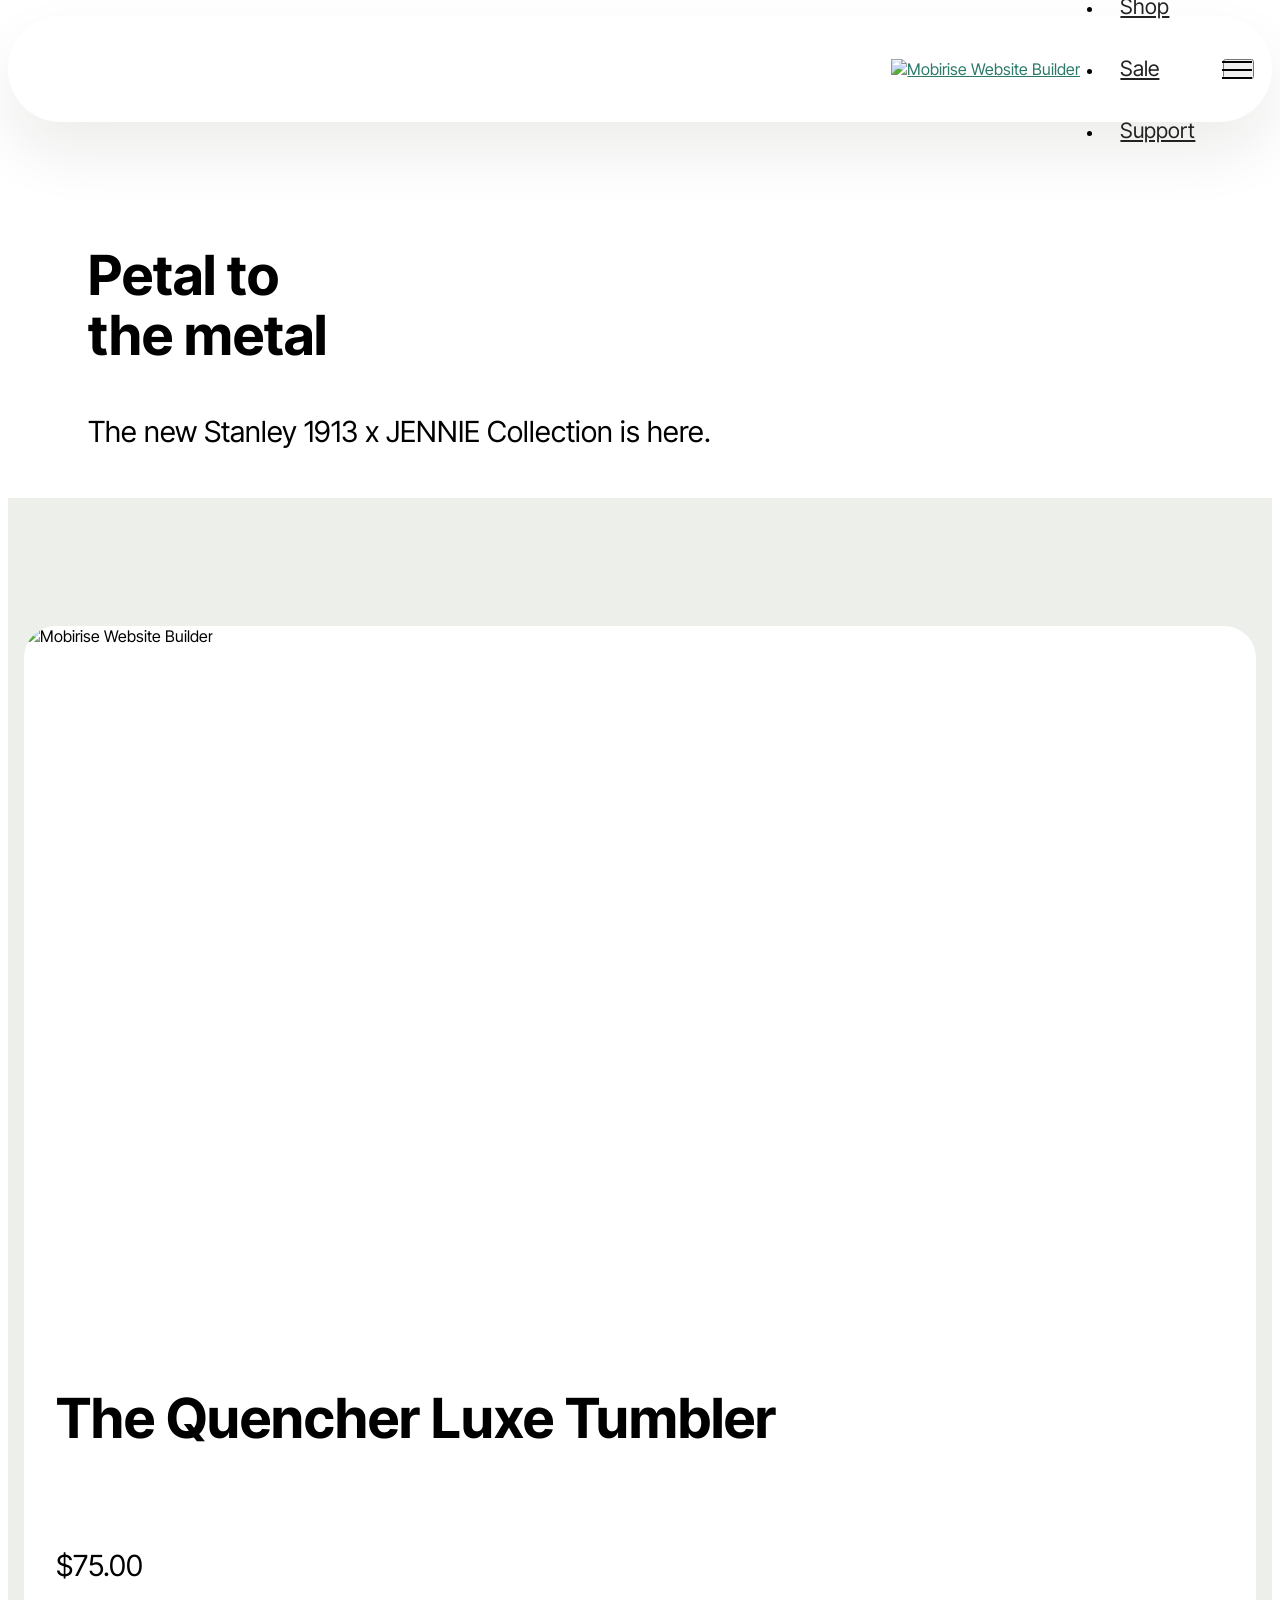
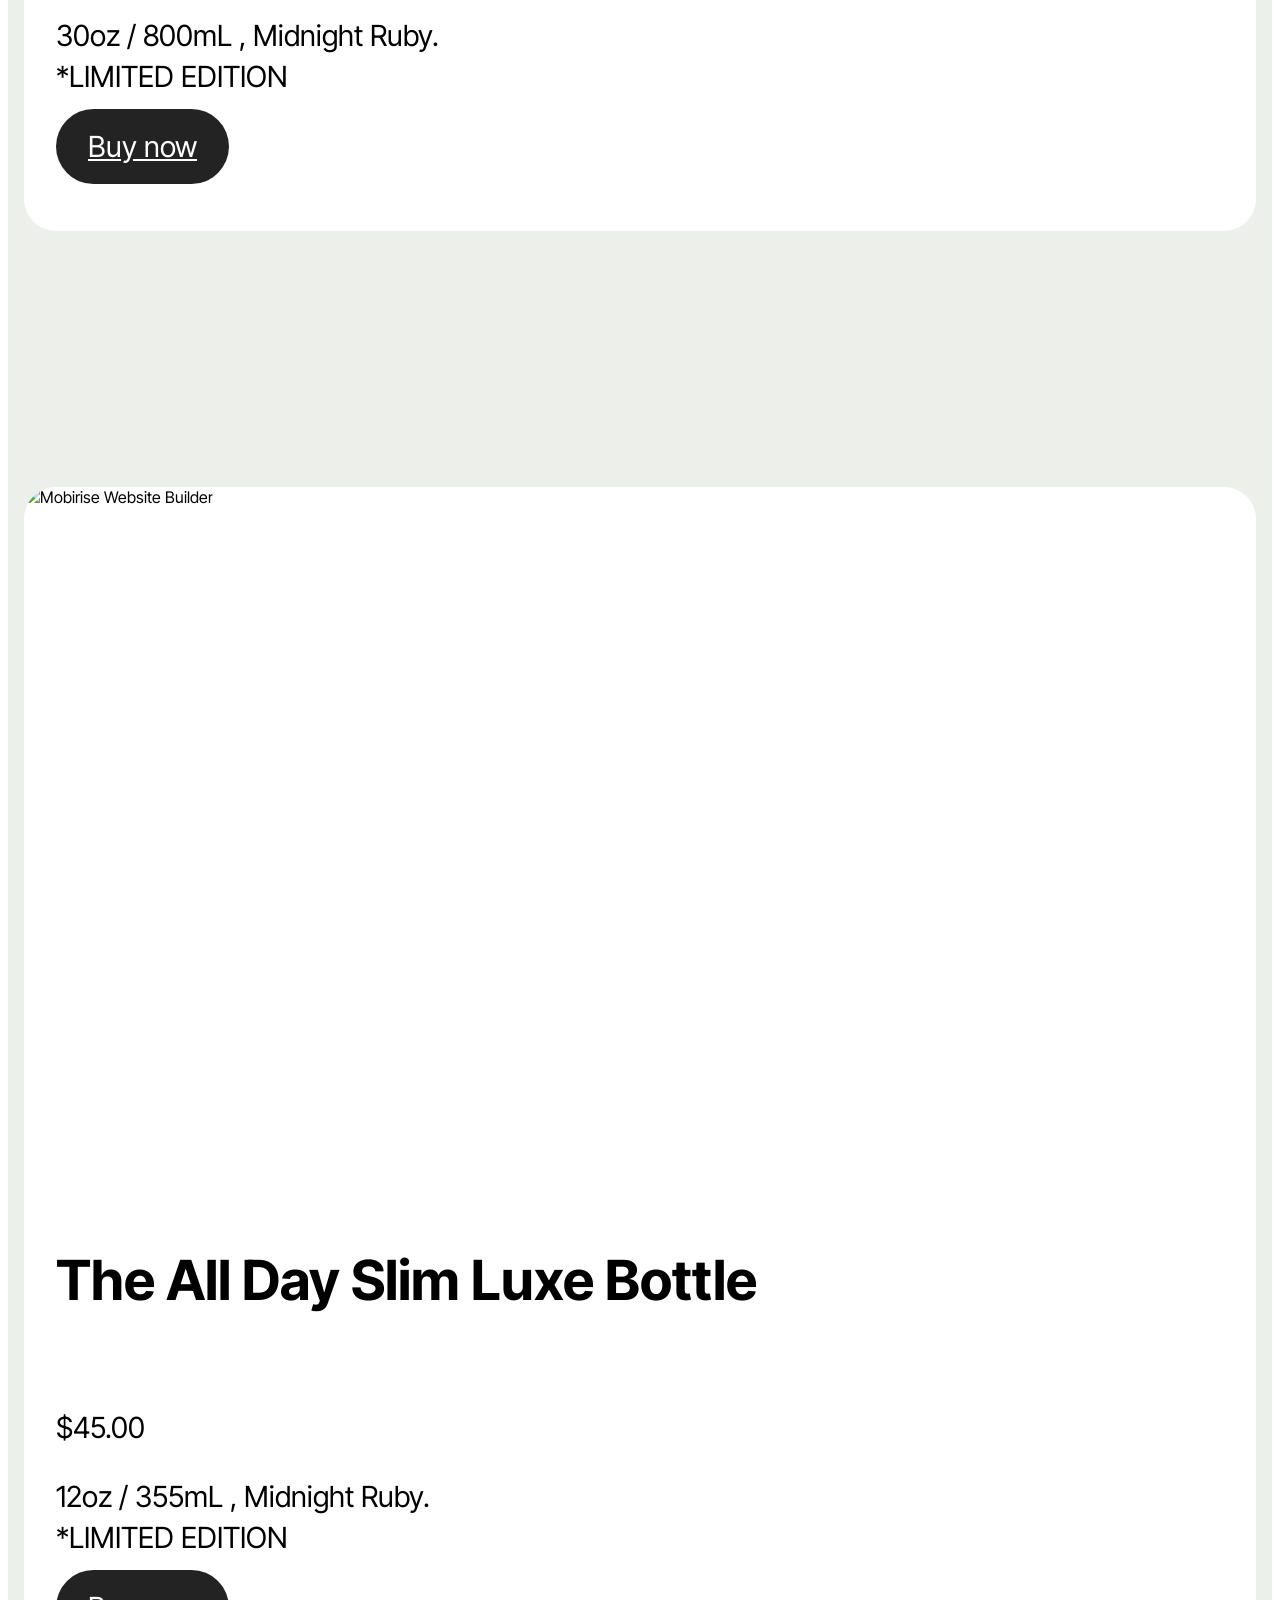
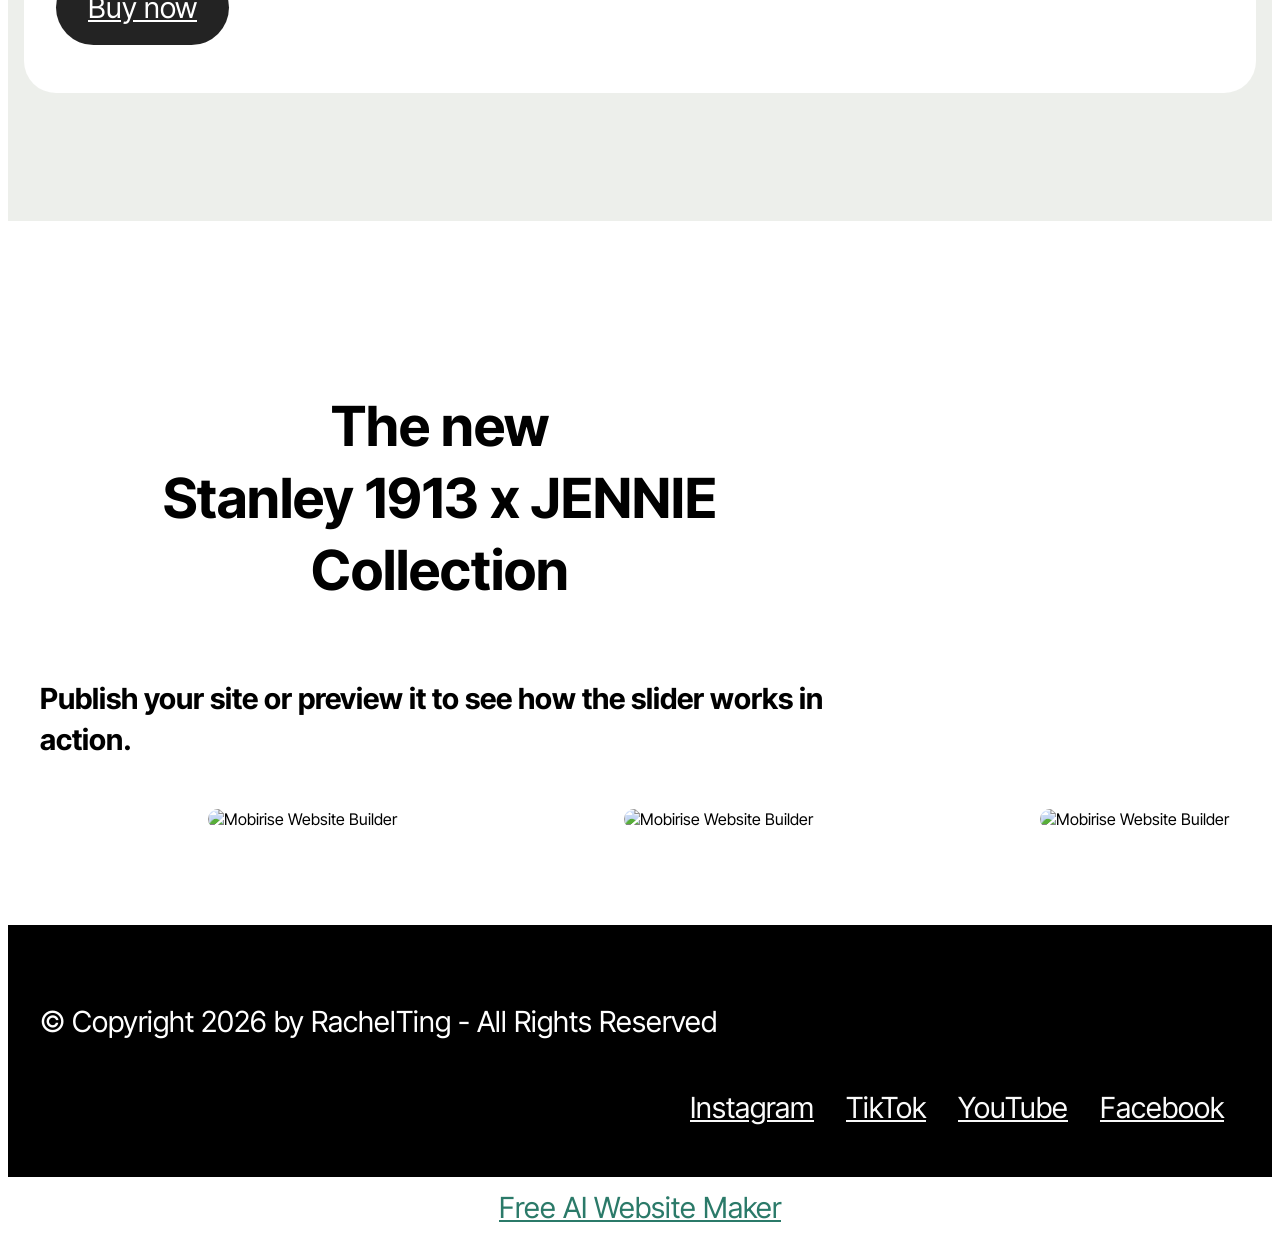
==== index.html @ ad3990e9 "create github pages" ====
<!DOCTYPE html>
<html  >
<head>
  <!-- Site made with Mobirise Website Builder v6.1.12, https://mobirise.com -->
  <meta charset="UTF-8">
  <meta http-equiv="X-UA-Compatible" content="IE=edge">
  <meta name="generator" content="Mobirise v6.1.12, mobirise.com">
  <meta name="viewport" content="width=device-width, initial-scale=1, minimum-scale=1">
  <link rel="shortcut icon" href="assets/images/stanley-logo-532x96.png" type="image/x-icon">
  <meta name="description" content="">
  
  
  <title>Stanley 1913 | Jennie</title>
  <link rel="stylesheet" href="assets/web/assets/mobirise-icons2/mobirise2.css">
  <link rel="stylesheet" href="assets/bootstrap/css/bootstrap.min.css">
  <link rel="stylesheet" href="assets/parallax/jarallax.css">
  <link rel="stylesheet" href="assets/animatecss/animate.css">
  <link rel="stylesheet" href="assets/dropdown/css/style.css">
  <link rel="stylesheet" href="assets/theme/css/style.css">
  <link rel="preload" href="https://fonts.googleapis.com/css?family=Inter+Tight:100,200,300,400,500,600,700,800,900,100i,200i,300i,400i,500i,600i,700i,800i,900i&display=swap" as="style" onload="this.onload=null;this.rel='stylesheet'">
  <noscript><link rel="stylesheet" href="https://fonts.googleapis.com/css?family=Inter+Tight:100,200,300,400,500,600,700,800,900,100i,200i,300i,400i,500i,600i,700i,800i,900i&display=swap"></noscript>
  <link rel="preload" as="style" href="assets/mobirise/css/mbr-additional.css?v=iRFarM"><link rel="stylesheet" href="assets/mobirise/css/mbr-additional.css?v=iRFarM" type="text/css">

  
  
  
</head>
<body>
  
  <section data-bs-version="5.1" class="menu menu1 cid-vgaRqCMz4E" once="menu" id="menu01-1i">
	

	<nav class="navbar navbar-dropdown navbar-fixed-top navbar-expand-lg">
		<div class="container">
			<div class="navbar-brand">
				<span class="navbar-logo">
					<a href="index.html">
						<img src="assets/images/stanley-logo-532x96.png" alt="Mobirise Website Builder" style="height: 3rem;">
					</a>
				</span>
				
			</div>
			<button class="navbar-toggler" type="button" data-toggle="collapse" data-bs-toggle="collapse" data-target="#navbarSupportedContent" data-bs-target="#navbarSupportedContent" aria-controls="navbarNavAltMarkup" aria-expanded="false" aria-label="Toggle navigation">
				<div class="hamburger">
					<span></span>
					<span></span>
					<span></span>
					<span></span>
				</div>
			</button>
			<div class="collapse navbar-collapse" id="navbarSupportedContent">
				<ul class="navbar-nav nav-dropdown nav-right" data-app-modern-menu="true"><li class="nav-item">
						<a class="nav-link link text-black text-primary display-4" href="https://www.stanley1913.com/collections/shop-all">Shop</a>
					</li>
					<li class="nav-item">
						<a class="nav-link link text-black text-primary display-4" href="https://www.stanley1913.com/collections/sale" aria-expanded="false">Sale</a>
					</li>
					<li class="nav-item">
						<a class="nav-link link text-black text-primary display-4" href="https://www.stanley1913.com/pages/contact-help-support">Support</a>
					</li></ul>
				
				
			</div>
		</div>
	</nav>
</section>

<section data-bs-version="5.1" class="header16 cid-vgaRuNXalN mbr-fullscreen mbr-parallax-background" id="header17-1j">
  
  <div class="mbr-overlay" style="opacity: 0.5; background-color: rgb(0, 0, 0);"></div>
  <div class="container-fluid">
    <div class="row">
      <div class="content-wrap col-12 col-md-12">
        <h1 class="mbr-section-title mbr-fonts-style mbr-white mb-4 display-1">
          <strong><br>Petal to </strong><br><strong>the metal</strong></h1>
        
        <p class="mbr-fonts-style mbr-text mbr-white mb-4 display-7">The new Stanley 1913 x JENNIE Collection is here.</p>
        
      </div>
    </div>
  </div>
</section>

<section data-bs-version="5.1" class="features025 cid-vgb0kStrM6" id="features025-1o">
  

  
  

  <div class="container">
    <div class="row justify-content-center align-items-center">
      <div class="col-12">
        <div class="card-wrapper">
          <div class="row">
            <div class="col-12 col-md-12 col-lg-6 image-wrapper">
              <img class="w-100" src="assets/images/web-png-square-the-quencher-luxe-tumbler-30oz-midnight-ruby-front-1-370x370.png" alt="Mobirise Website Builder">
            </div>
            <div class="col-12 col-lg col-md-12">
              <div class="text-wrapper align-left">
                <h5 class="mbr-section-title mbr-fonts-style mb-4 display-2">
                  <strong>The Quencher Luxe Tumbler</strong></h5>
                <p class="price mbr-fonts-style mb-4 display-7">
                  $75.00<br>
                </p>
                <p class="mbr-text mbr-fonts-style mb-4 display-7">
                  30oz / 800mL , Midnight Ruby.<br>*LIMITED EDITION</p>
                <div class="mbr-section-btn mt-3"><a class="btn btn-lg btn-black display-7" href="https://www.stanley1913.com/products/stanley-x-jennie-quencher-luxe-tumbler-30-oz?variant=53973488009576" target="_blank">Buy now</a></div>
              </div>
            </div>
          </div>
        </div>
      </div>
    </div>
  </div>
</section>

<section data-bs-version="5.1" class="features025 cid-vgb0nteva5" id="features025-1q">
  

  
  

  <div class="container">
    <div class="row justify-content-center align-items-center">
      <div class="col-12">
        <div class="card-wrapper">
          <div class="row">
            <div class="col-12 col-md-12 col-lg-6 image-wrapper">
              <img class="w-100" src="assets/images/web-png-square-all-day-slim-bottle-12oz-midnight-ruby-front-370x370.png" alt="Mobirise Website Builder">
            </div>
            <div class="col-12 col-lg col-md-12">
              <div class="text-wrapper align-left">
                <h5 class="mbr-section-title mbr-fonts-style mb-4 display-2">
                  <strong>The All Day Slim Luxe Bottle</strong></h5>
                <p class="price mbr-fonts-style mb-4 display-7">
                  $45.00<br>
                </p>
                <p class="mbr-text mbr-fonts-style mb-4 display-7">
                  12oz / 355mL , Midnight Ruby.<br>*LIMITED EDITION</p>
                <div class="mbr-section-btn mt-3"><a class="btn btn-lg btn-black display-7" href="https://www.stanley1913.com/products/stanley-x-jennie-all-day-slim-bottle-12-oz?variant=53973488206184" target="_blank">Buy now</a></div>
              </div>
            </div>
          </div>
        </div>
      </div>
    </div>
  </div>
</section>

<section data-bs-version="5.1" class="gallery07 cid-vgb0vhid1p" id="gallery07-1s">
  
  
  <div class="container-fluid gallery-wrapper">
    <div class="row justify-content-center">
      <div class="col-12 content-head">
        <div class="mbr-section-head mb-5">
          <h4 class="mbr-section-title mbr-fonts-style align-center mb-0 display-2">
            <strong>The new </strong><br><strong>Stanley 1913 x JENNIE Collection</strong></h4>
          <h5 class="mbr-section-subtitle mbr-fonts-style align-center mb-0 mt-4 display-7">
            Publish your site or preview it to see how the slider works in action.
          </h5>
        </div>
      </div>
    </div>
    <div class="grid-container">
      <div class="grid-container-3 moving-left" style="transform: translate3d(-200px, 0px, 0px);">
        <div class="grid-item">
          <img src="assets/images/091225-jennie-lp-story-mob-2-320x525.jpeg" alt="Mobirise Website Builder">
        </div>
        <div class="grid-item">
          <img src="assets/images/091825-jennie-lp-story-mob-2-v2-320x525.jpeg" alt="Mobirise Website Builder">
        </div>
        <div class="grid-item">
          <img src="assets/images/091225-jennie-lp-story-mob-4-320x525.jpeg" alt="Mobirise Website Builder">
        </div>
        <div class="grid-item">
          <img src="assets/images/091225-jennie-lp-story-mob-3-320x525.jpeg" alt="Mobirise Website Builder">
        </div>
      </div>
    </div>
  </div>
</section>

<section data-bs-version="5.1" class="footer2 cid-vgb0AxvssO" once="footers" id="footer02-1t">
    

    
    

    <div class="container">
        <div class="row">
            <div class="col-12 col-lg-6 center mt-2 mb-3">
                <p class="mbr-fonts-style copyright mb-0 display-7">
                    © Copyright 2026 by RachelTing - All Rights Reserved
                </p>
            </div>
            <div class="col-12 col-lg-6 center">
                <div class="row-links mt-2 mb-3">
                    <ul class="row-links-soc">
                        
                        
                        
                        
                    <li class="row-links-soc-item mbr-fonts-style display-7">
                            <a href="https://www.instagram.com/stanley1913_brand/?hl=en" class="text-white text-primary" target="_blank">Instagram</a>
                        </li><li class="row-links-soc-item mbr-fonts-style display-7">
                            <a href="https://www.tiktok.com/@stanley1913?lang=en" class="text-white text-primary" target="_blank">TikTok</a>
                        </li><li class="row-links-soc-item mbr-fonts-style display-7">
                            <a href="https://www.youtube.com/user/StanleyBottle" class="text-white text-primary" target="_blank">YouTube</a>
                        </li><li class="row-links-soc-item mbr-fonts-style display-7"><a href="https://www.facebook.com/Stanley1913/" class="text-white text-primary" target="_blank">Facebook</a></li></ul>
                </div>
            </div>
        </div>
    </div>
</section><section class="display-7" style="padding: 0;align-items: center;justify-content: center;flex-wrap: wrap;    align-content: center;display: flex;position: relative;height: 4rem;"><a href="https://mobiri.se/4660759" style="flex: 1 1;height: 4rem;position: absolute;width: 100%;z-index: 1;"><img alt="" style="height: 4rem;" src="[data-uri]"></a><p style="margin: 0;text-align: center;" class="display-7">&#8204;</p><a style="z-index:1" href="https://mobirise.com/builder/ai-website-maker.html">Free AI Website Maker</a></section><script src="assets/bootstrap/js/bootstrap.bundle.min.js"></script>  <script src="assets/parallax/jarallax.js"></script>  <script src="assets/smoothscroll/smooth-scroll.js"></script>  <script src="assets/ytplayer/index.js"></script>  <script src="assets/dropdown/js/navbar-dropdown.js"></script>  <script src="assets/scrollgallery/scroll-gallery.js"></script>  <script src="assets/theme/js/script.js"></script>  
  
  
  <input name="animation" type="hidden">
  </body>
</html>
---- assets/mobirise/css/mbr-additional.css ----
.btn {
  border-width: 2px;
}
img,
.card-wrap,
.card-wrapper,
.video-wrapper,
.mbr-figure iframe,
.google-map iframe,
.slide-content,
.plan,
.card,
.item-wrapper,
.item-wrapper .mbr-overlay {
  border-radius: 2rem !important;
}
.video-wrapper {
  overflow: hidden;
}
body {
  font-family: Inter Tight;
}
.display-1 {
  font-family: 'Inter Tight', sans-serif;
  font-size: 4rem;
  line-height: 1;
}
.display-1 > .mbr-iconfont {
  font-size: 5rem;
}
.display-2 {
  font-family: 'Inter Tight', sans-serif;
  font-size: 4rem;
  line-height: 1;
}
.display-2 > .mbr-iconfont {
  font-size: 5rem;
}
.display-4 {
  font-family: 'Inter Tight', sans-serif;
  font-size: 1.4rem;
  line-height: 1.5;
}
.display-4 > .mbr-iconfont {
  font-size: 1.75rem;
}
.display-5 {
  font-family: 'Inter Tight', sans-serif;
  font-size: 2.5rem;
  line-height: 1.5;
}
.display-5 > .mbr-iconfont {
  font-size: 3.125rem;
}
.display-7 {
  font-family: 'Inter Tight', sans-serif;
  font-size: 2rem;
  line-height: 1.3;
}
.display-7 > .mbr-iconfont {
  font-size: 2.5rem;
}
/* ---- Fluid typography for mobile devices ---- */
/* 1.4 - font scale ratio ( bootstrap == 1.42857 ) */
/* 100vw - current viewport width */
/* (48 - 20)  48 == 48rem == 768px, 20 == 20rem == 320px(minimal supported viewport) */
/* 0.65 - min scale variable, may vary */
@media (max-width: 992px) {
  .display-1 {
    font-size: 3.2rem;
  }
}
@media (max-width: 768px) {
  .display-1 {
    font-size: 2.8rem;
    font-size: calc( 2.05rem + (4 - 2.05) * ((100vw - 20rem) / (48 - 20)));
    line-height: calc( 1.1 * (2.05rem + (4 - 2.05) * ((100vw - 20rem) / (48 - 20))));
  }
  .display-2 {
    font-size: 3.2rem;
    font-size: calc( 2.05rem + (4 - 2.05) * ((100vw - 20rem) / (48 - 20)));
    line-height: calc( 1.3 * (2.05rem + (4 - 2.05) * ((100vw - 20rem) / (48 - 20))));
  }
  .display-4 {
    font-size: 1.12rem;
    font-size: calc( 1.14rem + (1.4 - 1.14) * ((100vw - 20rem) / (48 - 20)));
    line-height: calc( 1.4 * (1.14rem + (1.4 - 1.14) * ((100vw - 20rem) / (48 - 20))));
  }
  .display-5 {
    font-size: 2rem;
    font-size: calc( 1.525rem + (2.5 - 1.525) * ((100vw - 20rem) / (48 - 20)));
    line-height: calc( 1.4 * (1.525rem + (2.5 - 1.525) * ((100vw - 20rem) / (48 - 20))));
  }
  .display-7 {
    font-size: 1.6rem;
    font-size: calc( 1.35rem + (2 - 1.35) * ((100vw - 20rem) / (48 - 20)));
    line-height: calc( 1.4 * (1.35rem + (2 - 1.35) * ((100vw - 20rem) / (48 - 20))));
  }
}
@media (min-width: 992px) and (max-width: 1400px) {
  .display-1 {
    font-size: 2.8rem;
    font-size: calc( 2.05rem + (4 - 2.05) * ((100vw - 62rem) / (87 - 62)));
    line-height: calc( 1.1 * (2.05rem + (4 - 2.05) * ((100vw - 62rem) / (87 - 62))));
  }
  .display-2 {
    font-size: 3.2rem;
    font-size: calc( 2.05rem + (4 - 2.05) * ((100vw - 62rem) / (87 - 62)));
    line-height: calc( 1.3 * (2.05rem + (4 - 2.05) * ((100vw - 62rem) / (87 - 62))));
  }
  .display-4 {
    font-size: 1.12rem;
    font-size: calc( 1.14rem + (1.4 - 1.14) * ((100vw - 62rem) / (87 - 62)));
    line-height: calc( 1.4 * (1.14rem + (1.4 - 1.14) * ((100vw - 62rem) / (87 - 62))));
  }
  .display-5 {
    font-size: 2rem;
    font-size: calc( 1.525rem + (2.5 - 1.525) * ((100vw - 62rem) / (87 - 62)));
    line-height: calc( 1.4 * (1.525rem + (2.5 - 1.525) * ((100vw - 62rem) / (87 - 62))));
  }
  .display-7 {
    font-size: 1.6rem;
    font-size: calc( 1.35rem + (2 - 1.35) * ((100vw - 62rem) / (87 - 62)));
    line-height: calc( 1.4 * (1.35rem + (2 - 1.35) * ((100vw - 62rem) / (87 - 62))));
  }
}
/* Buttons */
.btn {
  padding: 1.25rem 2rem;
  border-radius: 4px;
}
@media (max-width: 767px) {
  .btn {
    padding: 0.75rem 1.5rem;
  }
}
.btn-sm {
  padding: 0.6rem 1.2rem;
  border-radius: 4px;
}
.btn-md {
  padding: 0.6rem 1.2rem;
  border-radius: 4px;
}
.btn-lg {
  padding: 1.25rem 2rem;
  border-radius: 4px;
}
.bg-primary {
  background-color: #2b7a69 !important;
}
.bg-success {
  background-color: #3a341c !important;
}
.bg-info {
  background-color: #320707 !important;
}
.bg-warning {
  background-color: #a0e2e1 !important;
}
.bg-danger {
  background-color: #ffffff !important;
}
.btn-primary,
.btn-primary:active {
  background-color: #2b7a69 !important;
  border-color: #2b7a69 !important;
  color: #ffffff !important;
  box-shadow: none;
}
.btn-primary:hover,
.btn-primary:focus,
.btn-primary.focus,
.btn-primary.active {
  color: inherit;
  background-color: #38a089 !important;
  border-color: #38a089 !important;
  box-shadow: none;
}
.btn-primary.disabled,
.btn-primary:disabled {
  color: #ffffff !important;
  background-color: #38a089 !important;
  border-color: #38a089 !important;
}
.btn-secondary,
.btn-secondary:active {
  background-color: #ffd7ef !important;
  border-color: #ffd7ef !important;
  color: #d70081 !important;
  box-shadow: none;
}
.btn-secondary:hover,
.btn-secondary:focus,
.btn-secondary.focus,
.btn-secondary.active {
  color: inherit;
  background-color: #ffffff !important;
  border-color: #ffffff !important;
  box-shadow: none;
}
.btn-secondary.disabled,
.btn-secondary:disabled {
  color: #d70081 !important;
  background-color: #ffffff !important;
  border-color: #ffffff !important;
}
.btn-info,
.btn-info:active {
  background-color: #320707 !important;
  border-color: #320707 !important;
  color: #ffffff !important;
  box-shadow: none;
}
.btn-info:hover,
.btn-info:focus,
.btn-info.focus,
.btn-info.active {
  color: inherit;
  background-color: #5f0d0d !important;
  border-color: #5f0d0d !important;
  box-shadow: none;
}
.btn-info.disabled,
.btn-info:disabled {
  color: #ffffff !important;
  background-color: #5f0d0d !important;
  border-color: #5f0d0d !important;
}
.btn-success,
.btn-success:active {
  background-color: #3a341c !important;
  border-color: #3a341c !important;
  color: #ffffff !important;
  box-shadow: none;
}
.btn-success:hover,
.btn-success:focus,
.btn-success.focus,
.btn-success.active {
  color: inherit;
  background-color: #5c532d !important;
  border-color: #5c532d !important;
  box-shadow: none;
}
.btn-success.disabled,
.btn-success:disabled {
  color: #ffffff !important;
  background-color: #5c532d !important;
  border-color: #5c532d !important;
}
.btn-warning,
.btn-warning:active {
  background-color: #a0e2e1 !important;
  border-color: #a0e2e1 !important;
  color: #1f6463 !important;
  box-shadow: none;
}
.btn-warning:hover,
.btn-warning:focus,
.btn-warning.focus,
.btn-warning.active {
  color: inherit;
  background-color: #c7eeed !important;
  border-color: #c7eeed !important;
  box-shadow: none;
}
.btn-warning.disabled,
.btn-warning:disabled {
  color: #1f6463 !important;
  background-color: #c7eeed !important;
  border-color: #c7eeed !important;
}
.btn-danger,
.btn-danger:active {
  background-color: #ffffff !important;
  border-color: #ffffff !important;
  color: #808080 !important;
  box-shadow: none;
}
.btn-danger:hover,
.btn-danger:focus,
.btn-danger.focus,
.btn-danger.active {
  color: inherit;
  background-color: #ffffff !important;
  border-color: #ffffff !important;
  box-shadow: none;
}
.btn-danger.disabled,
.btn-danger:disabled {
  color: #808080 !important;
  background-color: #ffffff !important;
  border-color: #ffffff !important;
}
.btn-white,
.btn-white:active {
  background-color: #eff0ec !important;
  border-color: #eff0ec !important;
  color: #757b62 !important;
  box-shadow: none;
}
.btn-white:hover,
.btn-white:focus,
.btn-white.focus,
.btn-white.active {
  color: inherit;
  background-color: #ffffff !important;
  border-color: #ffffff !important;
  box-shadow: none;
}
.btn-white.disabled,
.btn-white:disabled {
  color: #757b62 !important;
  background-color: #ffffff !important;
  border-color: #ffffff !important;
}
.btn-black,
.btn-black:active {
  background-color: #232323 !important;
  border-color: #232323 !important;
  color: #ffffff !important;
  box-shadow: none;
}
.btn-black:hover,
.btn-black:focus,
.btn-black.focus,
.btn-black.active {
  color: inherit;
  background-color: #3d3d3d !important;
  border-color: #3d3d3d !important;
  box-shadow: none;
}
.btn-black.disabled,
.btn-black:disabled {
  color: #ffffff !important;
  background-color: #3d3d3d !important;
  border-color: #3d3d3d !important;
}
.btn-primary-outline,
.btn-primary-outline:active {
  background-color: transparent !important;
  border-color: #2b7a69;
  color: #2b7a69;
}
.btn-primary-outline:hover,
.btn-primary-outline:focus,
.btn-primary-outline.focus,
.btn-primary-outline.active {
  color: #143a32 !important;
  background-color: transparent !important;
  border-color: #143a32 !important;
  box-shadow: none !important;
}
.btn-primary-outline.disabled,
.btn-primary-outline:disabled {
  color: #ffffff !important;
  background-color: #2b7a69 !important;
  border-color: #2b7a69 !important;
}
.btn-secondary-outline,
.btn-secondary-outline:active {
  background-color: transparent !important;
  border-color: #ffd7ef;
  color: #ffd7ef;
}
.btn-secondary-outline:hover,
.btn-secondary-outline:focus,
.btn-secondary-outline.focus,
.btn-secondary-outline.active {
  color: #ff80cc !important;
  background-color: transparent !important;
  border-color: #ff80cc !important;
  box-shadow: none !important;
}
.btn-secondary-outline.disabled,
.btn-secondary-outline:disabled {
  color: #d70081 !important;
  background-color: #ffd7ef !important;
  border-color: #ffd7ef !important;
}
.btn-info-outline,
.btn-info-outline:active {
  background-color: transparent !important;
  border-color: #320707;
  color: #320707;
}
.btn-info-outline:hover,
.btn-info-outline:focus,
.btn-info-outline.focus,
.btn-info-outline.active {
  color: #000000 !important;
  background-color: transparent !important;
  border-color: #000000 !important;
  box-shadow: none !important;
}
.btn-info-outline.disabled,
.btn-info-outline:disabled {
  color: #ffffff !important;
  background-color: #320707 !important;
  border-color: #320707 !important;
}
.btn-success-outline,
.btn-success-outline:active {
  background-color: transparent !important;
  border-color: #3a341c;
  color: #3a341c;
}
.btn-success-outline:hover,
.btn-success-outline:focus,
.btn-success-outline.focus,
.btn-success-outline.active {
  color: #000000 !important;
  background-color: transparent !important;
  border-color: #000000 !important;
  box-shadow: none !important;
}
.btn-success-outline.disabled,
.btn-success-outline:disabled {
  color: #ffffff !important;
  background-color: #3a341c !important;
  border-color: #3a341c !important;
}
.btn-warning-outline,
.btn-warning-outline:active {
  background-color: transparent !important;
  border-color: #a0e2e1;
  color: #a0e2e1;
}
.btn-warning-outline:hover,
.btn-warning-outline:focus,
.btn-warning-outline.focus,
.btn-warning-outline.active {
  color: #5ececc !important;
  background-color: transparent !important;
  border-color: #5ececc !important;
  box-shadow: none !important;
}
.btn-warning-outline.disabled,
.btn-warning-outline:disabled {
  color: #1f6463 !important;
  background-color: #a0e2e1 !important;
  border-color: #a0e2e1 !important;
}
.btn-danger-outline,
.btn-danger-outline:active {
  background-color: transparent !important;
  border-color: #ffffff;
  color: #ffffff;
}
.btn-danger-outline:hover,
.btn-danger-outline:focus,
.btn-danger-outline.focus,
.btn-danger-outline.active {
  color: #d4d4d4 !important;
  background-color: transparent !important;
  border-color: #d4d4d4 !important;
  box-shadow: none !important;
}
.btn-danger-outline.disabled,
.btn-danger-outline:disabled {
  color: #808080 !important;
  background-color: #ffffff !important;
  border-color: #ffffff !important;
}
.btn-black-outline,
.btn-black-outline:active {
  background-color: transparent !important;
  border-color: #232323;
  color: #232323;
}
.btn-black-outline:hover,
.btn-black-outline:focus,
.btn-black-outline.focus,
.btn-black-outline.active {
  color: #000000 !important;
  background-color: transparent !important;
  border-color: #000000 !important;
  box-shadow: none !important;
}
.btn-black-outline.disabled,
.btn-black-outline:disabled {
  color: #ffffff !important;
  background-color: #232323 !important;
  border-color: #232323 !important;
}
.btn-white-outline,
.btn-white-outline:active {
  background-color: transparent !important;
  border-color: #fafafa;
  color: #fafafa;
}
.btn-white-outline:hover,
.btn-white-outline:focus,
.btn-white-outline.focus,
.btn-white-outline.active {
  color: #cfcfcf !important;
  background-color: transparent !important;
  border-color: #cfcfcf !important;
  box-shadow: none !important;
}
.btn-white-outline.disabled,
.btn-white-outline:disabled {
  color: #7a7a7a !important;
  background-color: #fafafa !important;
  border-color: #fafafa !important;
}
.text-primary {
  color: #2b7a69 !important;
}
.text-secondary {
  color: #ffd7ef !important;
}
.text-success {
  color: #3a341c !important;
}
.text-info {
  color: #320707 !important;
}
.text-warning {
  color: #a0e2e1 !important;
}
.text-danger {
  color: #ffffff !important;
}
.text-white {
  color: #fafafa !important;
}
.text-black {
  color: #232323 !important;
}
a.text-primary:hover,
a.text-primary:focus,
a.text-primary.active {
  color: #102f28 !important;
}
a.text-secondary:hover,
a.text-secondary:focus,
a.text-secondary.active {
  color: #ff71c6 !important;
}
a.text-success:hover,
a.text-success:focus,
a.text-success.active {
  color: #000000 !important;
}
a.text-info:hover,
a.text-info:focus,
a.text-info.active {
  color: #000000 !important;
}
a.text-warning:hover,
a.text-warning:focus,
a.text-warning.active {
  color: #52cac8 !important;
}
a.text-danger:hover,
a.text-danger:focus,
a.text-danger.active {
  color: #cccccc !important;
}
a.text-white:hover,
a.text-white:focus,
a.text-white.active {
  color: #c7c7c7 !important;
}
a.text-black:hover,
a.text-black:focus,
a.text-black.active {
  color: #000000 !important;
}
a[class*="text-"]:not(.nav-link):not(.dropdown-item):not([role]):not(.navbar-caption) {
  transition: 0.2s;
  position: relative;
  background-image: linear-gradient(currentColor 50%, currentColor 50%);
  background-size: 10000px 2px;
  background-repeat: no-repeat;
  background-position: 0 1.2em;
}
.nav-tabs .nav-link.active {
  color: #2b7a69;
}
.nav-tabs .nav-link:not(.active) {
  color: #232323;
}
.alert-success {
  background-color: #70c770;
}
.alert-info {
  background-color: #320707;
}
.alert-warning {
  background-color: #a0e2e1;
}
.alert-danger {
  background-color: #ffffff;
}
.mbr-section-btn .btn:not(.btn-form) {
  border-radius: 100px;
}
.mbr-gallery-filter li a {
  border-radius: 100px !important;
}
.mbr-gallery-filter li.active .btn {
  background-color: #2b7a69;
  border-color: #2b7a69;
  color: #ffffff;
}
.mbr-gallery-filter li.active .btn:focus {
  box-shadow: none;
}
.nav-tabs .nav-link {
  border-radius: 100px !important;
}
a,
a:hover {
  color: #2b7a69;
}
.mbr-plan-header.bg-primary .mbr-plan-subtitle,
.mbr-plan-header.bg-primary .mbr-plan-price-desc {
  color: #5ec6b0;
}
.mbr-plan-header.bg-success .mbr-plan-subtitle,
.mbr-plan-header.bg-success .mbr-plan-price-desc {
  color: #c0b27c;
}
.mbr-plan-header.bg-info .mbr-plan-subtitle,
.mbr-plan-header.bg-info .mbr-plan-price-desc {
  color: #f3abab;
}
.mbr-plan-header.bg-warning .mbr-plan-subtitle,
.mbr-plan-header.bg-warning .mbr-plan-price-desc {
  color: #ffffff;
}
.mbr-plan-header.bg-danger .mbr-plan-subtitle,
.mbr-plan-header.bg-danger .mbr-plan-price-desc {
  color: #ffffff;
}
/* Scroll to top button*/
.scrollToTop_wraper {
  display: none;
}
.form-control {
  font-family: 'Inter Tight', sans-serif;
  font-size: 2rem;
  line-height: 1.3;
  font-weight: 400;
  border-radius: 40px !important;
}
.form-control > .mbr-iconfont {
  font-size: 2.5rem;
}
.form-control:hover,
.form-control:focus {
  box-shadow: rgba(0, 0, 0, 0.07) 0px 1px 1px 0px, rgba(0, 0, 0, 0.07) 0px 1px 3px 0px, rgba(0, 0, 0, 0.03) 0px 0px 0px 1px;
  border-color: #2b7a69 !important;
}
.form-control:-webkit-input-placeholder {
  font-family: 'Inter Tight', sans-serif;
  font-size: 2rem;
  line-height: 1.3;
  font-weight: 400;
}
.form-control:-webkit-input-placeholder > .mbr-iconfont {
  font-size: 2.5rem;
}
blockquote {
  border-color: #2b7a69;
}
/* Forms */
.mbr-form .input-group-btn .btn {
  border-radius: 100px !important;
}
.mbr-form .input-group-btn .btn:hover {
  box-shadow: 0 10px 40px 0 rgba(0, 0, 0, 0.2);
}
.mbr-form .input-group-btn button[type="submit"] {
  border-radius: 100px !important;
  padding: 1rem 3rem;
}
.mbr-form .input-group-btn button[type="submit"]:hover {
  box-shadow: 0 10px 40px 0 rgba(0, 0, 0, 0.2);
}
.jq-selectbox li:hover,
.jq-selectbox li.selected {
  background-color: #2b7a69;
  color: #ffffff;
}
.jq-number__spin {
  transition: 0.25s ease;
}
.jq-number__spin:hover {
  border-color: #2b7a69;
}
.jq-selectbox .jq-selectbox__trigger-arrow,
.jq-number__spin.minus:after,
.jq-number__spin.plus:after {
  transition: 0.4s;
  border-top-color: #232323;
  border-bottom-color: #232323;
}
.jq-selectbox:hover .jq-selectbox__trigger-arrow,
.jq-number__spin.minus:hover:after,
.jq-number__spin.plus:hover:after {
  border-top-color: #2b7a69;
  border-bottom-color: #2b7a69;
}
.xdsoft_datetimepicker .xdsoft_calendar td.xdsoft_default,
.xdsoft_datetimepicker .xdsoft_calendar td.xdsoft_current,
.xdsoft_datetimepicker .xdsoft_timepicker .xdsoft_time_box > div > div.xdsoft_current {
  color: #ffffff !important;
  background-color: #2b7a69 !important;
  box-shadow: none !important;
}
.xdsoft_datetimepicker .xdsoft_calendar td:hover,
.xdsoft_datetimepicker .xdsoft_timepicker .xdsoft_time_box > div > div:hover {
  color: #000000 !important;
  background: #ffd7ef !important;
  box-shadow: none !important;
}
.lazy-bg {
  background-image: none !important;
}
.lazy-placeholder:not(section),
.lazy-none {
  display: block;
  position: relative;
  padding-bottom: 56.25%;
  width: 100%;
  height: auto;
}
iframe.lazy-placeholder,
.lazy-placeholder:after {
  content: '';
  position: absolute;
  width: 200px;
  height: 200px;
  background: transparent no-repeat center;
  background-size: contain;
  top: 50%;
  left: 50%;
  transform: translateX(-50%) translateY(-50%);
  background-image: url("data:image/svg+xml;charset=UTF-8,%3csvg width='32' height='32' viewBox='0 0 64 64' xmlns='http://www.w3.org/2000/svg' stroke='%232b7a69' %3e%3cg fill='none' fill-rule='evenodd'%3e%3cg transform='translate(16 16)' stroke-width='2'%3e%3ccircle stroke-opacity='.5' cx='16' cy='16' r='16'/%3e%3cpath d='M32 16c0-9.94-8.06-16-16-16'%3e%3canimateTransform attributeName='transform' type='rotate' from='0 16 16' to='360 16 16' dur='1s' repeatCount='indefinite'/%3e%3c/path%3e%3c/g%3e%3c/g%3e%3c/svg%3e");
}
section.lazy-placeholder:after {
  opacity: 0.5;
}
body {
  overflow-x: hidden;
}
a {
  transition: color 0.6s;
}
@media (max-width: 1400px) {
  .container {
    max-width: 100%;
  }
}
@media (max-width: 1400px) and (min-width: 768px) {
  .container {
    padding-left: 32px;
    padding-right: 32px;
  }
}
@media (max-width: 1400px) and (min-width: 768px) {
  .container-fluid {
    padding-left: 32px;
    padding-right: 32px;
  }
}
@media (max-width: 767px) {
  .container-fluid {
    padding-left: 16px;
    padding-right: 16px;
  }
}
*:focus-visible {
  outline: red solid 2px !important;
  outline-offset: 2px !important;
  transition: outline 0.2s ease-in-out;
}
.cid-vgaRqCMz4E {
  z-index: 1000;
  width: 100%;
  position: relative;
}
.cid-vgaRqCMz4E .dropdown-item:before {
  font-family: Moririse2 !important;
  content: "\e966";
  display: inline-block;
  width: 0;
  position: absolute;
  left: 1rem;
  top: 0.5rem;
  margin-right: 0.5rem;
  line-height: 1;
  font-size: inherit;
  vertical-align: middle;
  text-align: center;
  overflow: hidden;
  transform: scale(0, 1);
  transition: all 0.25s ease-in-out;
}
@media (max-width: 767px) {
  .cid-vgaRqCMz4E .navbar-toggler {
    transform: scale(0.8);
  }
}
.cid-vgaRqCMz4E .navbar-brand {
  flex-shrink: 0;
  align-items: center;
  margin-right: 0;
  padding: 10px 0;
  transition: all 0.3s;
  word-break: break-word;
  z-index: 1;
}
.cid-vgaRqCMz4E .navbar-brand img {
  max-width: 100%;
  max-height: 100%;
  border-radius: 0px !important;
}
.cid-vgaRqCMz4E .navbar-brand .navbar-caption {
  line-height: inherit !important;
}
.cid-vgaRqCMz4E .navbar-brand .navbar-logo a {
  outline: none;
}
.cid-vgaRqCMz4E .navbar-nav {
  margin: auto;
  margin-left: 0;
  margin-left: auto;
  margin-right: 0;
}
.cid-vgaRqCMz4E .navbar-nav .nav-item {
  padding: 0 !important;
  transition: .3s all !important;
}
.cid-vgaRqCMz4E .navbar-nav .nav-item .nav-link {
  padding: 16px !important;
  margin: 0 !important;
  border-radius: 1rem !important;
  transition: .3s all !important;
}
.cid-vgaRqCMz4E .navbar-nav .nav-item .nav-link:hover {
  background-color: rgba(27, 31, 10, 0.06);
}
.cid-vgaRqCMz4E .navbar-nav .open .nav-link::after {
  transform: rotate(180deg);
}
@media (min-width: 992px) {
  .cid-vgaRqCMz4E .navbar-nav .open .nav-link::before {
    content: "";
    width: 100%;
    height: 20px;
    top: 100%;
    background: transparent;
    position: absolute;
  }
}
.cid-vgaRqCMz4E .navbar-nav .dropdown-item {
  padding: 12px !important;
  border-radius: 0.5rem !important;
  margin: 0 8px !important;
  transition: .3s all !important;
}
.cid-vgaRqCMz4E .navbar-nav .dropdown-item:hover {
  background-color: rgba(27, 31, 10, 0.06);
}
@media (min-width: 992px) {
  .cid-vgaRqCMz4E .navbar-nav {
    padding-left: 1.5rem;
  }
}
.cid-vgaRqCMz4E .nav-link {
  width: fit-content;
  position: relative;
}
.cid-vgaRqCMz4E .navbar-logo {
  padding-left: 2rem;
  margin: 0 !important;
}
@media (max-width: 767px) {
  .cid-vgaRqCMz4E .navbar-logo {
    padding-left: 1rem;
  }
}
.cid-vgaRqCMz4E .navbar-caption {
  padding-left: 1rem;
  padding-right: .5rem;
}
@media (max-width: 767px) {
  .cid-vgaRqCMz4E .nav-dropdown {
    padding-bottom: 0.5rem;
  }
}
.cid-vgaRqCMz4E .nav-dropdown .link.dropdown-toggle::after {
  margin-left: 0.5rem;
  margin-top: 0.2rem;
  transition: .3s all;
}
.cid-vgaRqCMz4E .container {
  display: flex;
  height: 90px;
  padding: 0.5rem 0.6rem;
  flex-wrap: nowrap;
  background: rgba(255, 255, 255, 0.8) !important;
  left: 0;
  right: 0;
  -webkit-box-pack: justify;
  -ms-flex-pack: justify;
  justify-content: flex-end;
  -webkit-box-align: center;
  -webkit-align-items: center;
  -ms-flex-align: center;
  align-items: center;
  border-radius: 100vw;
  margin-top: 1rem;
  background-color: #ffffff;
  box-shadow: 0 30px 60px 0 rgba(27, 31, 10, 0.08);
}
@media (max-width: 992px) {
  .cid-vgaRqCMz4E .container {
    padding-right: 2rem;
  }
}
@media (max-width: 767px) {
  .cid-vgaRqCMz4E .container {
    width: 95%;
    height: 56px !important;
    padding-right: 1rem;
    margin-top: 0rem;
  }
}
.cid-vgaRqCMz4E .iconfont-wrapper {
  color: #000000 !important;
  font-size: 1.5rem;
  padding-right: 0.5rem;
}
.cid-vgaRqCMz4E .dropdown-menu {
  flex-wrap: wrap;
  flex-direction: column;
  max-width: 100%;
  padding: 12px 4px !important;
  border-radius: 1.5rem;
  transition: .3s all !important;
  min-width: auto;
  background: #ffffff;
  background: rgba(255, 255, 255, 0.8) !important;
}
.cid-vgaRqCMz4E .nav-item:focus,
.cid-vgaRqCMz4E .nav-link:focus {
  outline: none;
}
.cid-vgaRqCMz4E .dropdown .dropdown-menu .dropdown-item {
  width: auto;
  transition: all 0.25s ease-in-out;
}
.cid-vgaRqCMz4E .dropdown .dropdown-menu .dropdown-item::after {
  right: 0.5rem;
}
.cid-vgaRqCMz4E .dropdown .dropdown-menu .dropdown-item .mbr-iconfont {
  margin-right: 0.5rem;
  vertical-align: sub;
}
.cid-vgaRqCMz4E .dropdown .dropdown-menu .dropdown-item .mbr-iconfont:before {
  display: inline-block;
  transform: scale(1, 1);
  transition: all 0.25s ease-in-out;
}
.cid-vgaRqCMz4E .collapsed .dropdown-menu .dropdown-item:before {
  display: none;
}
.cid-vgaRqCMz4E .collapsed .dropdown .dropdown-menu .dropdown-item {
  padding: 0.235em 1.5em 0.235em 1.5em !important;
  transition: none;
  margin: 0 !important;
}
.cid-vgaRqCMz4E .navbar {
  min-height: 90px;
  transition: all 0.3s;
  border-bottom: 1px solid transparent;
  background: transparent !important;
  padding: 0 !important;
  border: none !important;
  box-shadow: none !important;
  border-radius: 0 !important;
}
.cid-vgaRqCMz4E .navbar.opened {
  transition: all 0.3s;
}
.cid-vgaRqCMz4E .navbar .dropdown-item {
  padding: 0.5rem 1.8rem;
}
.cid-vgaRqCMz4E .navbar .navbar-logo img {
  width: auto;
}
.cid-vgaRqCMz4E .navbar .navbar-collapse {
  z-index: 1;
  justify-content: flex-end;
}
.cid-vgaRqCMz4E .navbar.collapsed {
  justify-content: center;
}
.cid-vgaRqCMz4E .navbar.collapsed .nav-item .nav-link::before {
  display: none;
}
.cid-vgaRqCMz4E .navbar.collapsed.opened .dropdown-menu {
  top: 0;
}
@media (min-width: 992px) {
  .cid-vgaRqCMz4E .navbar.collapsed.opened:not(.navbar-short) .navbar-collapse {
    max-height: calc(98.5vh - 3rem);
  }
}
.cid-vgaRqCMz4E .navbar.collapsed .dropdown-menu .dropdown-submenu {
  left: 0 !important;
}
.cid-vgaRqCMz4E .navbar.collapsed .dropdown-menu .dropdown-item:after {
  right: auto;
}
.cid-vgaRqCMz4E .navbar.collapsed .dropdown-menu .dropdown-toggle[data-toggle="dropdown-submenu"]:after {
  margin-left: 0.5rem;
  margin-top: 0.2rem;
  border-top: 0.35em solid;
  border-right: 0.35em solid transparent;
  border-left: 0.35em solid transparent;
  border-bottom: 0;
  top: 41%;
}
.cid-vgaRqCMz4E .navbar.collapsed ul.navbar-nav li {
  margin: auto;
}
.cid-vgaRqCMz4E .navbar.collapsed .dropdown-menu .dropdown-item {
  padding: 0.25rem 1.5rem;
  text-align: center;
}
.cid-vgaRqCMz4E .navbar.collapsed .icons-menu {
  padding-left: 0;
  padding-right: 0;
  padding-top: 0.5rem;
  padding-bottom: 0.5rem;
}
@media (max-width: 767px) {
  .cid-vgaRqCMz4E .navbar {
    min-height: 72px;
  }
  .cid-vgaRqCMz4E .navbar .navbar-logo img {
    height: 2rem !important;
  }
}
@media (max-width: 991px) {
  .cid-vgaRqCMz4E .navbar .nav-item .nav-link::before {
    display: none;
  }
  .cid-vgaRqCMz4E .navbar.opened .dropdown-menu {
    top: 0;
  }
  .cid-vgaRqCMz4E .navbar .dropdown-menu .dropdown-submenu {
    left: 0 !important;
  }
  .cid-vgaRqCMz4E .navbar .dropdown-menu .dropdown-item:after {
    right: auto;
  }
  .cid-vgaRqCMz4E .navbar .dropdown-menu .dropdown-toggle[data-toggle="dropdown-submenu"]:after {
    margin-left: 0.5rem;
    margin-top: 0.2rem;
    border-top: 0.35em solid;
    border-right: 0.35em solid transparent;
    border-left: 0.35em solid transparent;
    border-bottom: 0;
    top: 40%;
  }
  .cid-vgaRqCMz4E .navbar .dropdown-menu .dropdown-item {
    padding: 0.25rem 1.5rem !important;
    text-align: center;
  }
  .cid-vgaRqCMz4E .navbar .navbar-brand {
    flex-shrink: initial;
    flex-basis: auto;
    word-break: break-word;
    padding-right: 10px;
  }
  .cid-vgaRqCMz4E .navbar .navbar-toggler {
    flex-basis: auto;
  }
  .cid-vgaRqCMz4E .navbar .icons-menu {
    padding-left: 0;
    padding-top: 0.5rem;
    padding-bottom: 0.5rem;
  }
}
.cid-vgaRqCMz4E .navbar.navbar-short .navbar-logo img {
  height: 2rem;
}
.cid-vgaRqCMz4E .dropdown-item.active,
.cid-vgaRqCMz4E .dropdown-item:active {
  background-color: transparent;
}
.cid-vgaRqCMz4E .navbar-expand-lg .navbar-nav .nav-link {
  padding: 0;
}
.cid-vgaRqCMz4E .nav-dropdown .link.dropdown-toggle {
  margin-right: 1.667em;
}
.cid-vgaRqCMz4E .nav-dropdown .link.dropdown-toggle[aria-expanded="true"] {
  margin-right: 0;
  padding: 0.667em 1.667em;
}
.cid-vgaRqCMz4E .navbar.navbar-expand-lg .dropdown .dropdown-menu {
  background: #ffffff;
}
.cid-vgaRqCMz4E .navbar.navbar-expand-lg .dropdown .dropdown-menu .dropdown-submenu {
  margin: 0;
  left: 105%;
  transform: none;
  top: -12px;
}
.cid-vgaRqCMz4E .navbar .dropdown.open > .dropdown-menu {
  display: flex;
}
.cid-vgaRqCMz4E ul.navbar-nav {
  flex-wrap: wrap;
}
.cid-vgaRqCMz4E .navbar-buttons {
  text-align: center;
  min-width: 140px;
}
@media (max-width: 992px) {
  .cid-vgaRqCMz4E .navbar-buttons {
    text-align: left;
  }
}
.cid-vgaRqCMz4E button.navbar-toggler {
  outline: none;
  width: 31px;
  height: 20px;
  cursor: pointer;
  transition: all 0.2s;
  position: relative;
  align-self: center;
}
.cid-vgaRqCMz4E button.navbar-toggler .hamburger span {
  position: absolute;
  right: 0;
  width: 30px;
  height: 2px;
  border-right: 5px;
  background-color: #000000;
}
.cid-vgaRqCMz4E button.navbar-toggler .hamburger span:nth-child(1) {
  top: 0;
  transition: all 0.2s;
}
.cid-vgaRqCMz4E button.navbar-toggler .hamburger span:nth-child(2) {
  top: 8px;
  transition: all 0.15s;
}
.cid-vgaRqCMz4E button.navbar-toggler .hamburger span:nth-child(3) {
  top: 8px;
  transition: all 0.15s;
}
.cid-vgaRqCMz4E button.navbar-toggler .hamburger span:nth-child(4) {
  top: 16px;
  transition: all 0.2s;
}
.cid-vgaRqCMz4E nav.opened .hamburger span:nth-child(1) {
  top: 8px;
  width: 0;
  opacity: 0;
  right: 50%;
  transition: all 0.2s;
}
.cid-vgaRqCMz4E nav.opened .hamburger span:nth-child(2) {
  transform: rotate(45deg);
  transition: all 0.25s;
}
.cid-vgaRqCMz4E nav.opened .hamburger span:nth-child(3) {
  transform: rotate(-45deg);
  transition: all 0.25s;
}
.cid-vgaRqCMz4E nav.opened .hamburger span:nth-child(4) {
  top: 8px;
  width: 0;
  opacity: 0;
  right: 50%;
  transition: all 0.2s;
}
.cid-vgaRqCMz4E .navbar-dropdown {
  padding: 0 1rem;
}
.cid-vgaRqCMz4E a.nav-link {
  display: flex;
  align-items: center;
  justify-content: center;
}
.cid-vgaRqCMz4E .icons-menu {
  flex-wrap: nowrap;
  display: flex;
  justify-content: center;
  padding-left: 1rem;
  padding-right: 1rem;
  padding-top: 0.3rem;
  text-align: center;
}
@media (max-width: 992px) {
  .cid-vgaRqCMz4E .icons-menu {
    justify-content: flex-start;
    margin-bottom: .5rem;
  }
}
@media screen and (-ms-high-contrast: active), (-ms-high-contrast: none) {
  .cid-vgaRqCMz4E .navbar {
    height: 70px;
  }
  .cid-vgaRqCMz4E .navbar.opened {
    height: auto;
  }
  .cid-vgaRqCMz4E .nav-item .nav-link:hover::before {
    width: 175%;
    max-width: calc(100% + 2rem);
    left: -1rem;
  }
}
.cid-vgaRqCMz4E .navbar .dropdown > .dropdown-menu {
  display: none;
  width: max-content;
  max-width: 500px !important;
  transform: translateX(-50%);
  top: calc(100% + 20px);
  left: 50%;
}
.cid-vgaRqCMz4E .navbar .dropdown > .dropdown-menu .dropdown-item {
  line-height: 1 !important;
}
.cid-vgaRqCMz4E .navbar .dropdown > .dropdown-menu .dropdown .dropdown-item {
  align-items: center;
  display: flex;
  height: max-content !important;
  min-height: max-content !important;
}
.cid-vgaRqCMz4E .navbar .dropdown > .dropdown-menu .dropdown .dropdown-item::after {
  display: inline-block;
  position: static;
  margin-left: 0.5rem;
  margin-top: 0;
  margin-right: 0;
  margin-bottom: 0;
  transition: .3s all;
  transform: rotate(-90deg);
}
.cid-vgaRqCMz4E .navbar .dropdown > .dropdown-menu .dropdown.open .dropdown-item::after {
  transform: rotate(0deg);
}
.cid-vgaRqCMz4E .mbr-section-btn {
  margin: -0.6rem -0.6rem;
}
.cid-vgaRqCMz4E .navbar-toggler {
  margin-left: 12px;
  margin-right: 8px;
  order: 1000;
}
@media (max-width: 991px) {
  .cid-vgaRqCMz4E .navbar-brand {
    margin-right: auto;
  }
  .cid-vgaRqCMz4E .navbar-collapse {
    z-index: -1 !important;
    position: absolute;
    top: 110%;
    left: 0;
    width: 100%;
    padding: 1rem;
    border-radius: 1.5rem;
    background: #ffffff;
    opacity: 1;
    border-color: rgba(255, 255, 255, 0.8) !important;
    background: rgba(255, 255, 255, 0.8) !important;
    backdrop-filter: blur(8px);
  }
  .cid-vgaRqCMz4E .navbar-nav .nav-item .nav-link::after {
    margin-left: 10px;
  }
  .cid-vgaRqCMz4E .navbar-nav .dropdown-item:hover {
    background-color: rgba(27, 31, 10, 0.06);
  }
  .cid-vgaRqCMz4E .navbar .dropdown > .dropdown-menu {
    max-width: 100% !important;
    transform: translateX(0);
    top: 10px;
    left: 0;
    padding: 8px !important;
    border-radius: 1rem;
    background-color: rgba(27, 31, 10, 0.04) !important;
  }
  .cid-vgaRqCMz4E .navbar .dropdown > .dropdown-menu .dropdown-item {
    padding: 8px !important;
    line-height: 1 !important;
    margin-bottom: 4px !important;
  }
  .cid-vgaRqCMz4E .navbar .dropdown > .dropdown-menu .dropdown .dropdown-item {
    align-items: center;
    display: flex;
    height: max-content !important;
    min-height: max-content !important;
  }
  .cid-vgaRqCMz4E .navbar .dropdown > .dropdown-menu .dropdown .dropdown-item::after {
    display: inline-block;
    position: static;
    margin-left: 0.5rem;
    margin-top: 0;
    margin-right: 0;
    margin-bottom: 0;
    transition: .3s all;
    transform: rotate(0deg);
  }
  .cid-vgaRqCMz4E .navbar .dropdown > .dropdown-menu .dropdown.open .dropdown-item::after {
    transform: rotate(180deg);
  }
  .cid-vgaRqCMz4E .navbar .dropdown > .dropdown-menu .dropdown-submenu {
    position: static;
    width: 100%;
    max-width: 100% !important;
    transform: translateX(0) !important;
    top: 0;
    left: 0;
    padding: 8px !important;
    border-radius: 1rem;
    background-color: rgba(27, 31, 10, 0.04) !important;
  }
  .cid-vgaRqCMz4E .navbar .dropdown.open > .dropdown-menu {
    display: flex !important;
    flex-direction: column;
    align-items: flex-start;
  }
}
@media (max-width: 575px) {
  .cid-vgaRqCMz4E .navbar-collapse {
    padding: 1rem;
  }
}
.cid-vgaRuNXalN {
  display: flex;
  background-image: url("../../../assets/images/e69caae591bde5908de79a84e8aebee8aea1-1920x1080.jpeg");
}
.cid-vgaRuNXalN .mbr-overlay {
  background-color: #000000;
  opacity: 0.5;
}
@media (min-width: 768px) {
  .cid-vgaRuNXalN {
    align-items: flex-end;
  }
  .cid-vgaRuNXalN .row {
    justify-content: center;
  }
  .cid-vgaRuNXalN .content-wrap {
    padding: 1rem 3rem;
  }
}
@media (max-width: 991px) and (min-width: 768px) {
  .cid-vgaRuNXalN .content-wrap {
    min-width: 50%;
  }
}
@media (max-width: 767px) {
  .cid-vgaRuNXalN {
    -webkit-align-items: center;
    align-items: flex-end;
  }
  .cid-vgaRuNXalN .mbr-row {
    -webkit-justify-content: center;
    justify-content: center;
  }
  .cid-vgaRuNXalN .content-wrap {
    width: 100%;
  }
}
.cid-vgaRuNXalN .mbr-section-title,
.cid-vgaRuNXalN .mbr-section-subtitle {
  text-align: center;
}
.cid-vgaRuNXalN .mbr-text,
.cid-vgaRuNXalN .mbr-section-btn {
  text-align: left;
}
.cid-vgaRuNXalN .mbr-section-title {
  text-align: left;
}
.cid-vgb0kStrM6 {
  padding-top: 8rem;
  padding-bottom: 8rem;
  background-color: #edefeb;
}
.cid-vgb0kStrM6 .mbr-fallback-image.disabled {
  display: none;
}
.cid-vgb0kStrM6 .mbr-fallback-image {
  display: block;
  background-size: cover;
  background-position: center center;
  width: 100%;
  height: 100%;
  position: absolute;
  top: 0;
}
.cid-vgb0kStrM6 .card-wrapper {
  overflow: hidden;
  background: #ffffff;
}
.cid-vgb0kStrM6 .text-wrapper {
  padding: 4rem 3rem;
}
@media (min-width: 768px) and (max-width: 991px) {
  .cid-vgb0kStrM6 .text-wrapper {
    padding: 2.25rem;
  }
}
@media (max-width: 767px) {
  .cid-vgb0kStrM6 .text-wrapper {
    padding: 1.5rem;
  }
}
.cid-vgb0kStrM6 .row {
  align-items: center;
  margin-right: -1rem;
  margin-left: -1rem;
}
.cid-vgb0kStrM6 .row {
  flex-direction: row-reverse;
}
.cid-vgb0kStrM6 .image-wrapper {
  padding: 0 1rem;
}
.cid-vgb0kStrM6 img,
.cid-vgb0kStrM6 .image-wrapper {
  height: 600px;
  object-fit: cover;
}
@media (max-width: 767px) {
  .cid-vgb0kStrM6 img,
  .cid-vgb0kStrM6 .image-wrapper {
    max-height: 350px;
  }
}
.cid-vgb0kStrM6 .mbr-section-title {
  color: #000000;
}
.cid-vgb0kStrM6 .mbr-text {
  color: #000000;
}
.cid-vgb0nteva5 {
  padding-top: 8rem;
  padding-bottom: 8rem;
  background-color: #edefeb;
}
.cid-vgb0nteva5 .mbr-fallback-image.disabled {
  display: none;
}
.cid-vgb0nteva5 .mbr-fallback-image {
  display: block;
  background-size: cover;
  background-position: center center;
  width: 100%;
  height: 100%;
  position: absolute;
  top: 0;
}
.cid-vgb0nteva5 .card-wrapper {
  overflow: hidden;
  background: #ffffff;
}
.cid-vgb0nteva5 .text-wrapper {
  padding: 4rem 3rem;
}
@media (min-width: 768px) and (max-width: 991px) {
  .cid-vgb0nteva5 .text-wrapper {
    padding: 2.25rem;
  }
}
@media (max-width: 767px) {
  .cid-vgb0nteva5 .text-wrapper {
    padding: 1.5rem;
  }
}
.cid-vgb0nteva5 .row {
  align-items: center;
  margin-right: -1rem;
  margin-left: -1rem;
}
.cid-vgb0nteva5 .row {
  flex-direction: row-reverse;
}
.cid-vgb0nteva5 .image-wrapper {
  padding: 0 1rem;
}
.cid-vgb0nteva5 img,
.cid-vgb0nteva5 .image-wrapper {
  height: 600px;
  object-fit: cover;
}
@media (max-width: 767px) {
  .cid-vgb0nteva5 img,
  .cid-vgb0nteva5 .image-wrapper {
    max-height: 350px;
  }
}
.cid-vgb0nteva5 .mbr-section-title {
  color: #000000;
}
.cid-vgb0nteva5 .mbr-text {
  color: #000000;
}
.cid-vgb0vhid1p {
  padding-top: 6rem;
  padding-bottom: 6rem;
  background-color: #ffffff;
}
.cid-vgb0vhid1p .item:focus,
.cid-vgb0vhid1p span:focus {
  outline: none;
}
.cid-vgb0vhid1p .item {
  cursor: pointer;
}
.cid-vgb0vhid1p .grid-container {
  grid-row-gap: 2rem;
}
@media (max-width: 767px) {
  .cid-vgb0vhid1p .grid-container {
    grid-row-gap: 1rem;
  }
}
.cid-vgb0vhid1p .grid-container-1,
.cid-vgb0vhid1p .grid-container-2,
.cid-vgb0vhid1p .grid-container-3 {
  gap: 0 2rem;
}
@media (max-width: 767px) {
  .cid-vgb0vhid1p .grid-container-1,
  .cid-vgb0vhid1p .grid-container-2,
  .cid-vgb0vhid1p .grid-container-3 {
    gap: 0 1rem;
  }
}
.cid-vgb0vhid1p .mbr-section-title {
  color: #000000;
  text-align: center;
}
.cid-vgb0vhid1p .mbr-text,
.cid-vgb0vhid1p .mbr-section-btn {
  color: #000000;
}
.cid-vgb0vhid1p .content-head {
  max-width: 800px;
}
.cid-vgb0vhid1p .container,
.cid-vgb0vhid1p .container-fluid {
  overflow: hidden;
}
.cid-vgb0vhid1p .grid-container {
  display: grid;
  transform: translate3d(-3rem, 0, 0);
  width: 115vw;
  grid-column-gap: 1rem;
}
.cid-vgb0vhid1p .grid-item {
  display: flex;
  justify-content: center;
  align-items: center;
}
.cid-vgb0vhid1p .grid-item img {
  min-width: 30vw;
  max-width: 100%;
  max-height: 100%;
  object-fit: cover;
}
@media (max-width: 767px) {
  .cid-vgb0vhid1p .grid-item img {
    min-width: 35vw;
  }
}
.cid-vgb0vhid1p .grid-container-1,
.cid-vgb0vhid1p .grid-container-2,
.cid-vgb0vhid1p .grid-container-3 {
  display: grid;
  grid-template-columns: repeat(4, 1fr);
  grid-auto-columns: 1fr;
  grid-auto-flow: column;
}
.cid-vgb0vhid1p .grid-container-1 {
  align-items: flex-end;
}
.cid-vgb0vhid1p .grid-container-2 {
  align-items: flex-start;
}
.cid-vgb0AxvssO {
  padding-top: 3rem;
  padding-bottom: 3rem;
  background-color: #000000;
}
.cid-vgb0AxvssO .mbr-fallback-image.disabled {
  display: none;
}
.cid-vgb0AxvssO .mbr-fallback-image {
  display: block;
  background-size: cover;
  background-position: center center;
  width: 100%;
  height: 100%;
  position: absolute;
  top: 0;
}
.cid-vgb0AxvssO .copyright {
  color: #ffffff;
  text-align: left;
}
.cid-vgb0AxvssO .center {
  display: flex;
  flex-direction: column;
  justify-content: center;
}
@media (max-width: 991px) {
  .cid-vgb0AxvssO .row {
    flex-direction: column-reverse !important;
  }
  .cid-vgb0AxvssO .row .copyright {
    margin: 1rem 0 0 0;
  }
}
.cid-vgb0AxvssO .row-links {
  width: 100%;
  justify-content: center;
}
.cid-vgb0AxvssO .row-links .row-links-soc {
  list-style: none;
  display: flex;
  justify-content: right;
  flex-wrap: wrap;
  padding: 0;
  margin-bottom: 0;
}
@media (max-width: 991px) {
  .cid-vgb0AxvssO .row-links .row-links-soc {
    justify-content: center;
  }
}
.cid-vgb0AxvssO .row-links .row-links-soc li {
  padding: 0 1rem 0rem 1rem;
}
@media (max-width: 767px) {
  .cid-vgb0AxvssO .row-links .row-links-soc li {
    padding: 0 1rem 1rem 1rem;
  }
}
.cid-vgb0AxvssO .row-links .row-links-soc li p {
  margin: 0;
}
@media (max-width: 991px) {
  .cid-vgb0AxvssO .copyright {
    text-align: center;
  }
}
.cid-vggePFml7E {
  padding-top: 6rem;
  padding-bottom: 6rem;
  background-color: #edefeb;
}
.cid-vggePFml7E .mbr-fallback-image.disabled {
  display: none;
}
.cid-vggePFml7E .mbr-fallback-image {
  display: block;
  background-size: cover;
  background-position: center center;
  width: 100%;
  height: 100%;
  position: absolute;
  top: 0;
}
.cid-vggePFml7E .card-wrapper {
  border-radius: 4px;
}
@media (max-width: 767px) {
  .cid-vggePFml7E .card-wrapper {
    padding: 1.5rem;
    padding-top: 9rem;
    padding-bottom: 9rem;
  }
}
@media (min-width: 768px) and (max-width: 991px) {
  .cid-vggePFml7E .card-wrapper {
    padding: 2.25rem;
    padding-top: 18rem;
    padding-bottom: 18rem;
  }
}
@media (min-width: 992px) {
  .cid-vggePFml7E .card-wrapper {
    padding: 4rem;
    padding-top: 18rem;
    padding-bottom: 18rem;
  }
}
.cid-vggePFml7E .wrap {
  background: url("../../../assets/images/background17.jpg");
  background-repeat: no-repeat;
  background-position: center;
  background-size: cover;
}
.cid-vggePFml7E .wrap .inner-wrap {
  padding: 40px;
}
.cid-vggePFml7E .card-title {
  color: #ffffff;
  text-align: center;
}
.cid-vggePFml7E .mbr-text {
  color: #000000;
}
.cid-vggePFml7E .mbr-text,
.cid-vggePFml7E .mbr-section-btn {
  color: #ffffff;
}
.cid-vggeX26xaH {
  padding-top: 5rem;
  padding-bottom: 3rem;
  background-color: #f7f7f7;
}
.cid-vggeX26xaH .mbr-fallback-image.disabled {
  display: none;
}
.cid-vggeX26xaH .mbr-fallback-image {
  display: block;
  background-size: cover;
  background-position: center center;
  width: 100%;
  height: 100%;
  position: absolute;
  top: 0;
}
.cid-vggeX26xaH .mbr-text {
  color: #000000;
}
.cid-vggeX26xaH .mbr-section-subtitle {
  color: #ffffff;
  text-align: left;
}
.cid-vggeX26xaH .main-button {
  margin-bottom: 2rem;
}
@media (max-width: 767px) {
  .cid-vggeX26xaH .main-button {
    margin-bottom: 2rem;
  }
}
.cid-vggeX26xaH .mbr-section-subtitle,
.cid-vggeX26xaH .main-button {
  color: #000000;
}
.cid-vggeYc2Mhh {
  padding-top: 5rem;
  padding-bottom: 4rem;
  background-color: #edefeb;
}
.cid-vggeYc2Mhh .mbr-fallback-image.disabled {
  display: none;
}
.cid-vggeYc2Mhh .mbr-fallback-image {
  display: block;
  background-size: cover;
  background-position: center center;
  width: 100%;
  height: 100%;
  position: absolute;
  top: 0;
}
.cid-vggeYc2Mhh .row {
  flex-direction: row-reverse;
}
.cid-vggeYc2Mhh .mbr-description {
  text-align: left;
}
.cid-vggH3H35BJ {
  background-color: #f7f7f7;
}
.cid-vggH3H35BJ .mbr-fallback-image.disabled {
  display: none;
}
.cid-vggH3H35BJ .mbr-fallback-image {
  display: block;
  background-size: cover;
  background-position: center center;
  width: 100%;
  height: 100%;
  position: absolute;
  top: 0;
}
.cid-vggH3H35BJ .row {
  flex-direction: row-reverse;
}
.cid-vggH3H35BJ .mbr-description {
  text-align: right;
}
.cid-vggix9Pa0Y {
  padding-top: 6rem;
  padding-bottom: 6rem;
  background-color: #edefeb;
}
.cid-vggix9Pa0Y .mbr-fallback-image.disabled {
  display: none;
}
.cid-vggix9Pa0Y .mbr-fallback-image {
  display: block;
  background-size: cover;
  background-position: center center;
  width: 100%;
  height: 100%;
  position: absolute;
  top: 0;
}
.cid-vggix9Pa0Y .row {
  flex-direction: row-reverse;
}
.cid-vgglC0vvfr {
  padding-top: 5rem;
  padding-bottom: 5rem;
  background-color: #f7f7f7;
}
.cid-vgglC0vvfr .row {
  flex-direction: row-reverse;
}
.cid-vgglC0vvfr .mbr-fallback-image.disabled {
  display: none;
}
.cid-vgglC0vvfr .mbr-fallback-image {
  display: block;
  background-size: cover;
  background-position: center center;
  width: 100%;
  height: 100%;
  position: absolute;
  top: 0;
}
.cid-vgglC0vvfr .mbr-side-description {
  text-align: left;
}
.cid-vgglCBVYmQ {
  padding-top: 5rem;
  padding-bottom: 5rem;
  background-color: #edefeb;
}
.cid-vgglCBVYmQ .mbr-fallback-image.disabled {
  display: none;
}
.cid-vgglCBVYmQ .mbr-fallback-image {
  display: block;
  background-size: cover;
  background-position: center center;
  width: 100%;
  height: 100%;
  position: absolute;
  top: 0;
}
.cid-vgglCBVYmQ .row {
  flex-direction: row-reverse;
}
.cid-vgglCBVYmQ .mbr-description {
  text-align: left;
}
.cid-vgglVMqd3x {
  padding-top: 6rem;
  padding-bottom: 4rem;
  background-color: #f7f7f7;
}
.cid-vgglVMqd3x .mbr-text {
  color: #000000;
  text-align: left;
  margin-bottom: 2em;
}
@media (max-width: 992px) {
  .cid-vgglVMqd3x .mbr-text {
    margin-bottom: 1.5rem;
  }
}
@media (max-width: 767px) {
  .cid-vgglVMqd3x .mbr-text {
    margin-bottom: 1rem;
  }
}
.cid-vgglVMqd3x .mbr-section-subtitle {
  color: #000000;
  text-align: center;
}
.cid-vgglVMqd3x .mbr-section-title {
  text-align: center;
  color: #000000;
}
.cid-vgglVMqd3x .content-head {
  max-width: 800px;
}
.cid-vgglVMqd3x .mbr-card-subtitle {
  color: #000000;
  text-align: left;
}
.cid-vgglVMqd3x .mbr-card-title {
  text-align: left;
  color: #000000;
}
.cid-vgglVMqd3x .image-wrapper img {
  width: 100%;
}
.cid-vggm3WStTh {
  padding-top: 6rem;
  padding-bottom: 6rem;
  background-color: #edefeb;
}
.cid-vggm3WStTh .mbr-fallback-image.disabled {
  display: none;
}
.cid-vggm3WStTh .mbr-fallback-image {
  display: block;
  background-size: cover;
  background-position: center center;
  width: 100%;
  height: 100%;
  position: absolute;
  top: 0;
}
.cid-vggm3WStTh .row {
  flex-direction: row-reverse;
}
.cid-vggm6SOCQj {
  padding-top: 5rem;
  padding-bottom: 3rem;
  background-color: #f7f7f7;
}
.cid-vggm6SOCQj .mbr-fallback-image.disabled {
  display: none;
}
.cid-vggm6SOCQj .mbr-fallback-image {
  display: block;
  background-size: cover;
  background-position: center center;
  width: 100%;
  height: 100%;
  position: absolute;
  top: 0;
}
.cid-vggm6SOCQj .mbr-text {
  color: #000000;
}
.cid-vggm6SOCQj .mbr-section-subtitle {
  color: #ffffff;
  text-align: left;
}
.cid-vggm6SOCQj .main-button {
  margin-bottom: 2rem;
}
@media (max-width: 767px) {
  .cid-vggm6SOCQj .main-button {
    margin-bottom: 2rem;
  }
}
.cid-vggm6SOCQj .mbr-section-subtitle,
.cid-vggm6SOCQj .main-button {
  color: #000000;
}
.cid-vggm83RkSp {
  padding-top: 5rem;
  padding-bottom: 5rem;
  background-color: #edefeb;
}
.cid-vggm83RkSp .row {
  flex-direction: row-reverse;
}
.cid-vggm83RkSp .mbr-fallback-image.disabled {
  display: none;
}
.cid-vggm83RkSp .mbr-fallback-image {
  display: block;
  background-size: cover;
  background-position: center center;
  width: 100%;
  height: 100%;
  position: absolute;
  top: 0;
}
.cid-vggm83RkSp .mbr-side-description {
  text-align: left;
}
.cid-vggm8pkVTt {
  padding-top: 5rem;
  padding-bottom: 5rem;
  background-color: #f7f7f7;
}
.cid-vggm8pkVTt .mbr-fallback-image.disabled {
  display: none;
}
.cid-vggm8pkVTt .mbr-fallback-image {
  display: block;
  background-size: cover;
  background-position: center center;
  width: 100%;
  height: 100%;
  position: absolute;
  top: 0;
}
.cid-vggm8pkVTt .row {
  flex-direction: row-reverse;
}
.cid-vggm8pkVTt .mbr-description {
  text-align: left;
}
---- assets/mobirise/css/mbr-additional.css ----
.btn {
  border-width: 2px;
}
img,
.card-wrap,
.card-wrapper,
.video-wrapper,
.mbr-figure iframe,
.google-map iframe,
.slide-content,
.plan,
.card,
.item-wrapper,
.item-wrapper .mbr-overlay {
  border-radius: 2rem !important;
}
.video-wrapper {
  overflow: hidden;
}
body {
  font-family: Inter Tight;
}
.display-1 {
  font-family: 'Inter Tight', sans-serif;
  font-size: 4rem;
  line-height: 1;
}
.display-1 > .mbr-iconfont {
  font-size: 5rem;
}
.display-2 {
  font-family: 'Inter Tight', sans-serif;
  font-size: 4rem;
  line-height: 1;
}
.display-2 > .mbr-iconfont {
  font-size: 5rem;
}
.display-4 {
  font-family: 'Inter Tight', sans-serif;
  font-size: 1.4rem;
  line-height: 1.5;
}
.display-4 > .mbr-iconfont {
  font-size: 1.75rem;
}
.display-5 {
  font-family: 'Inter Tight', sans-serif;
  font-size: 2.5rem;
  line-height: 1.5;
}
.display-5 > .mbr-iconfont {
  font-size: 3.125rem;
}
.display-7 {
  font-family: 'Inter Tight', sans-serif;
  font-size: 2rem;
  line-height: 1.3;
}
.display-7 > .mbr-iconfont {
  font-size: 2.5rem;
}
/* ---- Fluid typography for mobile devices ---- */
/* 1.4 - font scale ratio ( bootstrap == 1.42857 ) */
/* 100vw - current viewport width */
/* (48 - 20)  48 == 48rem == 768px, 20 == 20rem == 320px(minimal supported viewport) */
/* 0.65 - min scale variable, may vary */
@media (max-width: 992px) {
  .display-1 {
    font-size: 3.2rem;
  }
}
@media (max-width: 768px) {
  .display-1 {
    font-size: 2.8rem;
    font-size: calc( 2.05rem + (4 - 2.05) * ((100vw - 20rem) / (48 - 20)));
    line-height: calc( 1.1 * (2.05rem + (4 - 2.05) * ((100vw - 20rem) / (48 - 20))));
  }
  .display-2 {
    font-size: 3.2rem;
    font-size: calc( 2.05rem + (4 - 2.05) * ((100vw - 20rem) / (48 - 20)));
    line-height: calc( 1.3 * (2.05rem + (4 - 2.05) * ((100vw - 20rem) / (48 - 20))));
  }
  .display-4 {
    font-size: 1.12rem;
    font-size: calc( 1.14rem + (1.4 - 1.14) * ((100vw - 20rem) / (48 - 20)));
    line-height: calc( 1.4 * (1.14rem + (1.4 - 1.14) * ((100vw - 20rem) / (48 - 20))));
  }
  .display-5 {
    font-size: 2rem;
    font-size: calc( 1.525rem + (2.5 - 1.525) * ((100vw - 20rem) / (48 - 20)));
    line-height: calc( 1.4 * (1.525rem + (2.5 - 1.525) * ((100vw - 20rem) / (48 - 20))));
  }
  .display-7 {
    font-size: 1.6rem;
    font-size: calc( 1.35rem + (2 - 1.35) * ((100vw - 20rem) / (48 - 20)));
    line-height: calc( 1.4 * (1.35rem + (2 - 1.35) * ((100vw - 20rem) / (48 - 20))));
  }
}
@media (min-width: 992px) and (max-width: 1400px) {
  .display-1 {
    font-size: 2.8rem;
    font-size: calc( 2.05rem + (4 - 2.05) * ((100vw - 62rem) / (87 - 62)));
    line-height: calc( 1.1 * (2.05rem + (4 - 2.05) * ((100vw - 62rem) / (87 - 62))));
  }
  .display-2 {
    font-size: 3.2rem;
    font-size: calc( 2.05rem + (4 - 2.05) * ((100vw - 62rem) / (87 - 62)));
    line-height: calc( 1.3 * (2.05rem + (4 - 2.05) * ((100vw - 62rem) / (87 - 62))));
  }
  .display-4 {
    font-size: 1.12rem;
    font-size: calc( 1.14rem + (1.4 - 1.14) * ((100vw - 62rem) / (87 - 62)));
    line-height: calc( 1.4 * (1.14rem + (1.4 - 1.14) * ((100vw - 62rem) / (87 - 62))));
  }
  .display-5 {
    font-size: 2rem;
    font-size: calc( 1.525rem + (2.5 - 1.525) * ((100vw - 62rem) / (87 - 62)));
    line-height: calc( 1.4 * (1.525rem + (2.5 - 1.525) * ((100vw - 62rem) / (87 - 62))));
  }
  .display-7 {
    font-size: 1.6rem;
    font-size: calc( 1.35rem + (2 - 1.35) * ((100vw - 62rem) / (87 - 62)));
    line-height: calc( 1.4 * (1.35rem + (2 - 1.35) * ((100vw - 62rem) / (87 - 62))));
  }
}
/* Buttons */
.btn {
  padding: 1.25rem 2rem;
  border-radius: 4px;
}
@media (max-width: 767px) {
  .btn {
    padding: 0.75rem 1.5rem;
  }
}
.btn-sm {
  padding: 0.6rem 1.2rem;
  border-radius: 4px;
}
.btn-md {
  padding: 0.6rem 1.2rem;
  border-radius: 4px;
}
.btn-lg {
  padding: 1.25rem 2rem;
  border-radius: 4px;
}
.bg-primary {
  background-color: #2b7a69 !important;
}
.bg-success {
  background-color: #3a341c !important;
}
.bg-info {
  background-color: #320707 !important;
}
.bg-warning {
  background-color: #a0e2e1 !important;
}
.bg-danger {
  background-color: #ffffff !important;
}
.btn-primary,
.btn-primary:active {
  background-color: #2b7a69 !important;
  border-color: #2b7a69 !important;
  color: #ffffff !important;
  box-shadow: none;
}
.btn-primary:hover,
.btn-primary:focus,
.btn-primary.focus,
.btn-primary.active {
  color: inherit;
  background-color: #38a089 !important;
  border-color: #38a089 !important;
  box-shadow: none;
}
.btn-primary.disabled,
.btn-primary:disabled {
  color: #ffffff !important;
  background-color: #38a089 !important;
  border-color: #38a089 !important;
}
.btn-secondary,
.btn-secondary:active {
  background-color: #ffd7ef !important;
  border-color: #ffd7ef !important;
  color: #d70081 !important;
  box-shadow: none;
}
.btn-secondary:hover,
.btn-secondary:focus,
.btn-secondary.focus,
.btn-secondary.active {
  color: inherit;
  background-color: #ffffff !important;
  border-color: #ffffff !important;
  box-shadow: none;
}
.btn-secondary.disabled,
.btn-secondary:disabled {
  color: #d70081 !important;
  background-color: #ffffff !important;
  border-color: #ffffff !important;
}
.btn-info,
.btn-info:active {
  background-color: #320707 !important;
  border-color: #320707 !important;
  color: #ffffff !important;
  box-shadow: none;
}
.btn-info:hover,
.btn-info:focus,
.btn-info.focus,
.btn-info.active {
  color: inherit;
  background-color: #5f0d0d !important;
  border-color: #5f0d0d !important;
  box-shadow: none;
}
.btn-info.disabled,
.btn-info:disabled {
  color: #ffffff !important;
  background-color: #5f0d0d !important;
  border-color: #5f0d0d !important;
}
.btn-success,
.btn-success:active {
  background-color: #3a341c !important;
  border-color: #3a341c !important;
  color: #ffffff !important;
  box-shadow: none;
}
.btn-success:hover,
.btn-success:focus,
.btn-success.focus,
.btn-success.active {
  color: inherit;
  background-color: #5c532d !important;
  border-color: #5c532d !important;
  box-shadow: none;
}
.btn-success.disabled,
.btn-success:disabled {
  color: #ffffff !important;
  background-color: #5c532d !important;
  border-color: #5c532d !important;
}
.btn-warning,
.btn-warning:active {
  background-color: #a0e2e1 !important;
  border-color: #a0e2e1 !important;
  color: #1f6463 !important;
  box-shadow: none;
}
.btn-warning:hover,
.btn-warning:focus,
.btn-warning.focus,
.btn-warning.active {
  color: inherit;
  background-color: #c7eeed !important;
  border-color: #c7eeed !important;
  box-shadow: none;
}
.btn-warning.disabled,
.btn-warning:disabled {
  color: #1f6463 !important;
  background-color: #c7eeed !important;
  border-color: #c7eeed !important;
}
.btn-danger,
.btn-danger:active {
  background-color: #ffffff !important;
  border-color: #ffffff !important;
  color: #808080 !important;
  box-shadow: none;
}
.btn-danger:hover,
.btn-danger:focus,
.btn-danger.focus,
.btn-danger.active {
  color: inherit;
  background-color: #ffffff !important;
  border-color: #ffffff !important;
  box-shadow: none;
}
.btn-danger.disabled,
.btn-danger:disabled {
  color: #808080 !important;
  background-color: #ffffff !important;
  border-color: #ffffff !important;
}
.btn-white,
.btn-white:active {
  background-color: #eff0ec !important;
  border-color: #eff0ec !important;
  color: #757b62 !important;
  box-shadow: none;
}
.btn-white:hover,
.btn-white:focus,
.btn-white.focus,
.btn-white.active {
  color: inherit;
  background-color: #ffffff !important;
  border-color: #ffffff !important;
  box-shadow: none;
}
.btn-white.disabled,
.btn-white:disabled {
  color: #757b62 !important;
  background-color: #ffffff !important;
  border-color: #ffffff !important;
}
.btn-black,
.btn-black:active {
  background-color: #232323 !important;
  border-color: #232323 !important;
  color: #ffffff !important;
  box-shadow: none;
}
.btn-black:hover,
.btn-black:focus,
.btn-black.focus,
.btn-black.active {
  color: inherit;
  background-color: #3d3d3d !important;
  border-color: #3d3d3d !important;
  box-shadow: none;
}
.btn-black.disabled,
.btn-black:disabled {
  color: #ffffff !important;
  background-color: #3d3d3d !important;
  border-color: #3d3d3d !important;
}
.btn-primary-outline,
.btn-primary-outline:active {
  background-color: transparent !important;
  border-color: #2b7a69;
  color: #2b7a69;
}
.btn-primary-outline:hover,
.btn-primary-outline:focus,
.btn-primary-outline.focus,
.btn-primary-outline.active {
  color: #143a32 !important;
  background-color: transparent !important;
  border-color: #143a32 !important;
  box-shadow: none !important;
}
.btn-primary-outline.disabled,
.btn-primary-outline:disabled {
  color: #ffffff !important;
  background-color: #2b7a69 !important;
  border-color: #2b7a69 !important;
}
.btn-secondary-outline,
.btn-secondary-outline:active {
  background-color: transparent !important;
  border-color: #ffd7ef;
  color: #ffd7ef;
}
.btn-secondary-outline:hover,
.btn-secondary-outline:focus,
.btn-secondary-outline.focus,
.btn-secondary-outline.active {
  color: #ff80cc !important;
  background-color: transparent !important;
  border-color: #ff80cc !important;
  box-shadow: none !important;
}
.btn-secondary-outline.disabled,
.btn-secondary-outline:disabled {
  color: #d70081 !important;
  background-color: #ffd7ef !important;
  border-color: #ffd7ef !important;
}
.btn-info-outline,
.btn-info-outline:active {
  background-color: transparent !important;
  border-color: #320707;
  color: #320707;
}
.btn-info-outline:hover,
.btn-info-outline:focus,
.btn-info-outline.focus,
.btn-info-outline.active {
  color: #000000 !important;
  background-color: transparent !important;
  border-color: #000000 !important;
  box-shadow: none !important;
}
.btn-info-outline.disabled,
.btn-info-outline:disabled {
  color: #ffffff !important;
  background-color: #320707 !important;
  border-color: #320707 !important;
}
.btn-success-outline,
.btn-success-outline:active {
  background-color: transparent !important;
  border-color: #3a341c;
  color: #3a341c;
}
.btn-success-outline:hover,
.btn-success-outline:focus,
.btn-success-outline.focus,
.btn-success-outline.active {
  color: #000000 !important;
  background-color: transparent !important;
  border-color: #000000 !important;
  box-shadow: none !important;
}
.btn-success-outline.disabled,
.btn-success-outline:disabled {
  color: #ffffff !important;
  background-color: #3a341c !important;
  border-color: #3a341c !important;
}
.btn-warning-outline,
.btn-warning-outline:active {
  background-color: transparent !important;
  border-color: #a0e2e1;
  color: #a0e2e1;
}
.btn-warning-outline:hover,
.btn-warning-outline:focus,
.btn-warning-outline.focus,
.btn-warning-outline.active {
  color: #5ececc !important;
  background-color: transparent !important;
  border-color: #5ececc !important;
  box-shadow: none !important;
}
.btn-warning-outline.disabled,
.btn-warning-outline:disabled {
  color: #1f6463 !important;
  background-color: #a0e2e1 !important;
  border-color: #a0e2e1 !important;
}
.btn-danger-outline,
.btn-danger-outline:active {
  background-color: transparent !important;
  border-color: #ffffff;
  color: #ffffff;
}
.btn-danger-outline:hover,
.btn-danger-outline:focus,
.btn-danger-outline.focus,
.btn-danger-outline.active {
  color: #d4d4d4 !important;
  background-color: transparent !important;
  border-color: #d4d4d4 !important;
  box-shadow: none !important;
}
.btn-danger-outline.disabled,
.btn-danger-outline:disabled {
  color: #808080 !important;
  background-color: #ffffff !important;
  border-color: #ffffff !important;
}
.btn-black-outline,
.btn-black-outline:active {
  background-color: transparent !important;
  border-color: #232323;
  color: #232323;
}
.btn-black-outline:hover,
.btn-black-outline:focus,
.btn-black-outline.focus,
.btn-black-outline.active {
  color: #000000 !important;
  background-color: transparent !important;
  border-color: #000000 !important;
  box-shadow: none !important;
}
.btn-black-outline.disabled,
.btn-black-outline:disabled {
  color: #ffffff !important;
  background-color: #232323 !important;
  border-color: #232323 !important;
}
.btn-white-outline,
.btn-white-outline:active {
  background-color: transparent !important;
  border-color: #fafafa;
  color: #fafafa;
}
.btn-white-outline:hover,
.btn-white-outline:focus,
.btn-white-outline.focus,
.btn-white-outline.active {
  color: #cfcfcf !important;
  background-color: transparent !important;
  border-color: #cfcfcf !important;
  box-shadow: none !important;
}
.btn-white-outline.disabled,
.btn-white-outline:disabled {
  color: #7a7a7a !important;
  background-color: #fafafa !important;
  border-color: #fafafa !important;
}
.text-primary {
  color: #2b7a69 !important;
}
.text-secondary {
  color: #ffd7ef !important;
}
.text-success {
  color: #3a341c !important;
}
.text-info {
  color: #320707 !important;
}
.text-warning {
  color: #a0e2e1 !important;
}
.text-danger {
  color: #ffffff !important;
}
.text-white {
  color: #fafafa !important;
}
.text-black {
  color: #232323 !important;
}
a.text-primary:hover,
a.text-primary:focus,
a.text-primary.active {
  color: #102f28 !important;
}
a.text-secondary:hover,
a.text-secondary:focus,
a.text-secondary.active {
  color: #ff71c6 !important;
}
a.text-success:hover,
a.text-success:focus,
a.text-success.active {
  color: #000000 !important;
}
a.text-info:hover,
a.text-info:focus,
a.text-info.active {
  color: #000000 !important;
}
a.text-warning:hover,
a.text-warning:focus,
a.text-warning.active {
  color: #52cac8 !important;
}
a.text-danger:hover,
a.text-danger:focus,
a.text-danger.active {
  color: #cccccc !important;
}
a.text-white:hover,
a.text-white:focus,
a.text-white.active {
  color: #c7c7c7 !important;
}
a.text-black:hover,
a.text-black:focus,
a.text-black.active {
  color: #000000 !important;
}
a[class*="text-"]:not(.nav-link):not(.dropdown-item):not([role]):not(.navbar-caption) {
  transition: 0.2s;
  position: relative;
  background-image: linear-gradient(currentColor 50%, currentColor 50%);
  background-size: 10000px 2px;
  background-repeat: no-repeat;
  background-position: 0 1.2em;
}
.nav-tabs .nav-link.active {
  color: #2b7a69;
}
.nav-tabs .nav-link:not(.active) {
  color: #232323;
}
.alert-success {
  background-color: #70c770;
}
.alert-info {
  background-color: #320707;
}
.alert-warning {
  background-color: #a0e2e1;
}
.alert-danger {
  background-color: #ffffff;
}
.mbr-section-btn .btn:not(.btn-form) {
  border-radius: 100px;
}
.mbr-gallery-filter li a {
  border-radius: 100px !important;
}
.mbr-gallery-filter li.active .btn {
  background-color: #2b7a69;
  border-color: #2b7a69;
  color: #ffffff;
}
.mbr-gallery-filter li.active .btn:focus {
  box-shadow: none;
}
.nav-tabs .nav-link {
  border-radius: 100px !important;
}
a,
a:hover {
  color: #2b7a69;
}
.mbr-plan-header.bg-primary .mbr-plan-subtitle,
.mbr-plan-header.bg-primary .mbr-plan-price-desc {
  color: #5ec6b0;
}
.mbr-plan-header.bg-success .mbr-plan-subtitle,
.mbr-plan-header.bg-success .mbr-plan-price-desc {
  color: #c0b27c;
}
.mbr-plan-header.bg-info .mbr-plan-subtitle,
.mbr-plan-header.bg-info .mbr-plan-price-desc {
  color: #f3abab;
}
.mbr-plan-header.bg-warning .mbr-plan-subtitle,
.mbr-plan-header.bg-warning .mbr-plan-price-desc {
  color: #ffffff;
}
.mbr-plan-header.bg-danger .mbr-plan-subtitle,
.mbr-plan-header.bg-danger .mbr-plan-price-desc {
  color: #ffffff;
}
/* Scroll to top button*/
.scrollToTop_wraper {
  display: none;
}
.form-control {
  font-family: 'Inter Tight', sans-serif;
  font-size: 2rem;
  line-height: 1.3;
  font-weight: 400;
  border-radius: 40px !important;
}
.form-control > .mbr-iconfont {
  font-size: 2.5rem;
}
.form-control:hover,
.form-control:focus {
  box-shadow: rgba(0, 0, 0, 0.07) 0px 1px 1px 0px, rgba(0, 0, 0, 0.07) 0px 1px 3px 0px, rgba(0, 0, 0, 0.03) 0px 0px 0px 1px;
  border-color: #2b7a69 !important;
}
.form-control:-webkit-input-placeholder {
  font-family: 'Inter Tight', sans-serif;
  font-size: 2rem;
  line-height: 1.3;
  font-weight: 400;
}
.form-control:-webkit-input-placeholder > .mbr-iconfont {
  font-size: 2.5rem;
}
blockquote {
  border-color: #2b7a69;
}
/* Forms */
.mbr-form .input-group-btn .btn {
  border-radius: 100px !important;
}
.mbr-form .input-group-btn .btn:hover {
  box-shadow: 0 10px 40px 0 rgba(0, 0, 0, 0.2);
}
.mbr-form .input-group-btn button[type="submit"] {
  border-radius: 100px !important;
  padding: 1rem 3rem;
}
.mbr-form .input-group-btn button[type="submit"]:hover {
  box-shadow: 0 10px 40px 0 rgba(0, 0, 0, 0.2);
}
.jq-selectbox li:hover,
.jq-selectbox li.selected {
  background-color: #2b7a69;
  color: #ffffff;
}
.jq-number__spin {
  transition: 0.25s ease;
}
.jq-number__spin:hover {
  border-color: #2b7a69;
}
.jq-selectbox .jq-selectbox__trigger-arrow,
.jq-number__spin.minus:after,
.jq-number__spin.plus:after {
  transition: 0.4s;
  border-top-color: #232323;
  border-bottom-color: #232323;
}
.jq-selectbox:hover .jq-selectbox__trigger-arrow,
.jq-number__spin.minus:hover:after,
.jq-number__spin.plus:hover:after {
  border-top-color: #2b7a69;
  border-bottom-color: #2b7a69;
}
.xdsoft_datetimepicker .xdsoft_calendar td.xdsoft_default,
.xdsoft_datetimepicker .xdsoft_calendar td.xdsoft_current,
.xdsoft_datetimepicker .xdsoft_timepicker .xdsoft_time_box > div > div.xdsoft_current {
  color: #ffffff !important;
  background-color: #2b7a69 !important;
  box-shadow: none !important;
}
.xdsoft_datetimepicker .xdsoft_calendar td:hover,
.xdsoft_datetimepicker .xdsoft_timepicker .xdsoft_time_box > div > div:hover {
  color: #000000 !important;
  background: #ffd7ef !important;
  box-shadow: none !important;
}
.lazy-bg {
  background-image: none !important;
}
.lazy-placeholder:not(section),
.lazy-none {
  display: block;
  position: relative;
  padding-bottom: 56.25%;
  width: 100%;
  height: auto;
}
iframe.lazy-placeholder,
.lazy-placeholder:after {
  content: '';
  position: absolute;
  width: 200px;
  height: 200px;
  background: transparent no-repeat center;
  background-size: contain;
  top: 50%;
  left: 50%;
  transform: translateX(-50%) translateY(-50%);
  background-image: url("data:image/svg+xml;charset=UTF-8,%3csvg width='32' height='32' viewBox='0 0 64 64' xmlns='http://www.w3.org/2000/svg' stroke='%232b7a69' %3e%3cg fill='none' fill-rule='evenodd'%3e%3cg transform='translate(16 16)' stroke-width='2'%3e%3ccircle stroke-opacity='.5' cx='16' cy='16' r='16'/%3e%3cpath d='M32 16c0-9.94-8.06-16-16-16'%3e%3canimateTransform attributeName='transform' type='rotate' from='0 16 16' to='360 16 16' dur='1s' repeatCount='indefinite'/%3e%3c/path%3e%3c/g%3e%3c/g%3e%3c/svg%3e");
}
section.lazy-placeholder:after {
  opacity: 0.5;
}
body {
  overflow-x: hidden;
}
a {
  transition: color 0.6s;
}
@media (max-width: 1400px) {
  .container {
    max-width: 100%;
  }
}
@media (max-width: 1400px) and (min-width: 768px) {
  .container {
    padding-left: 32px;
    padding-right: 32px;
  }
}
@media (max-width: 1400px) and (min-width: 768px) {
  .container-fluid {
    padding-left: 32px;
    padding-right: 32px;
  }
}
@media (max-width: 767px) {
  .container-fluid {
    padding-left: 16px;
    padding-right: 16px;
  }
}
*:focus-visible {
  outline: red solid 2px !important;
  outline-offset: 2px !important;
  transition: outline 0.2s ease-in-out;
}
.cid-vgaRqCMz4E {
  z-index: 1000;
  width: 100%;
  position: relative;
}
.cid-vgaRqCMz4E .dropdown-item:before {
  font-family: Moririse2 !important;
  content: "\e966";
  display: inline-block;
  width: 0;
  position: absolute;
  left: 1rem;
  top: 0.5rem;
  margin-right: 0.5rem;
  line-height: 1;
  font-size: inherit;
  vertical-align: middle;
  text-align: center;
  overflow: hidden;
  transform: scale(0, 1);
  transition: all 0.25s ease-in-out;
}
@media (max-width: 767px) {
  .cid-vgaRqCMz4E .navbar-toggler {
    transform: scale(0.8);
  }
}
.cid-vgaRqCMz4E .navbar-brand {
  flex-shrink: 0;
  align-items: center;
  margin-right: 0;
  padding: 10px 0;
  transition: all 0.3s;
  word-break: break-word;
  z-index: 1;
}
.cid-vgaRqCMz4E .navbar-brand img {
  max-width: 100%;
  max-height: 100%;
  border-radius: 0px !important;
}
.cid-vgaRqCMz4E .navbar-brand .navbar-caption {
  line-height: inherit !important;
}
.cid-vgaRqCMz4E .navbar-brand .navbar-logo a {
  outline: none;
}
.cid-vgaRqCMz4E .navbar-nav {
  margin: auto;
  margin-left: 0;
  margin-left: auto;
  margin-right: 0;
}
.cid-vgaRqCMz4E .navbar-nav .nav-item {
  padding: 0 !important;
  transition: .3s all !important;
}
.cid-vgaRqCMz4E .navbar-nav .nav-item .nav-link {
  padding: 16px !important;
  margin: 0 !important;
  border-radius: 1rem !important;
  transition: .3s all !important;
}
.cid-vgaRqCMz4E .navbar-nav .nav-item .nav-link:hover {
  background-color: rgba(27, 31, 10, 0.06);
}
.cid-vgaRqCMz4E .navbar-nav .open .nav-link::after {
  transform: rotate(180deg);
}
@media (min-width: 992px) {
  .cid-vgaRqCMz4E .navbar-nav .open .nav-link::before {
    content: "";
    width: 100%;
    height: 20px;
    top: 100%;
    background: transparent;
    position: absolute;
  }
}
.cid-vgaRqCMz4E .navbar-nav .dropdown-item {
  padding: 12px !important;
  border-radius: 0.5rem !important;
  margin: 0 8px !important;
  transition: .3s all !important;
}
.cid-vgaRqCMz4E .navbar-nav .dropdown-item:hover {
  background-color: rgba(27, 31, 10, 0.06);
}
@media (min-width: 992px) {
  .cid-vgaRqCMz4E .navbar-nav {
    padding-left: 1.5rem;
  }
}
.cid-vgaRqCMz4E .nav-link {
  width: fit-content;
  position: relative;
}
.cid-vgaRqCMz4E .navbar-logo {
  padding-left: 2rem;
  margin: 0 !important;
}
@media (max-width: 767px) {
  .cid-vgaRqCMz4E .navbar-logo {
    padding-left: 1rem;
  }
}
.cid-vgaRqCMz4E .navbar-caption {
  padding-left: 1rem;
  padding-right: .5rem;
}
@media (max-width: 767px) {
  .cid-vgaRqCMz4E .nav-dropdown {
    padding-bottom: 0.5rem;
  }
}
.cid-vgaRqCMz4E .nav-dropdown .link.dropdown-toggle::after {
  margin-left: 0.5rem;
  margin-top: 0.2rem;
  transition: .3s all;
}
.cid-vgaRqCMz4E .container {
  display: flex;
  height: 90px;
  padding: 0.5rem 0.6rem;
  flex-wrap: nowrap;
  background: rgba(255, 255, 255, 0.8) !important;
  left: 0;
  right: 0;
  -webkit-box-pack: justify;
  -ms-flex-pack: justify;
  justify-content: flex-end;
  -webkit-box-align: center;
  -webkit-align-items: center;
  -ms-flex-align: center;
  align-items: center;
  border-radius: 100vw;
  margin-top: 1rem;
  background-color: #ffffff;
  box-shadow: 0 30px 60px 0 rgba(27, 31, 10, 0.08);
}
@media (max-width: 992px) {
  .cid-vgaRqCMz4E .container {
    padding-right: 2rem;
  }
}
@media (max-width: 767px) {
  .cid-vgaRqCMz4E .container {
    width: 95%;
    height: 56px !important;
    padding-right: 1rem;
    margin-top: 0rem;
  }
}
.cid-vgaRqCMz4E .iconfont-wrapper {
  color: #000000 !important;
  font-size: 1.5rem;
  padding-right: 0.5rem;
}
.cid-vgaRqCMz4E .dropdown-menu {
  flex-wrap: wrap;
  flex-direction: column;
  max-width: 100%;
  padding: 12px 4px !important;
  border-radius: 1.5rem;
  transition: .3s all !important;
  min-width: auto;
  background: #ffffff;
  background: rgba(255, 255, 255, 0.8) !important;
}
.cid-vgaRqCMz4E .nav-item:focus,
.cid-vgaRqCMz4E .nav-link:focus {
  outline: none;
}
.cid-vgaRqCMz4E .dropdown .dropdown-menu .dropdown-item {
  width: auto;
  transition: all 0.25s ease-in-out;
}
.cid-vgaRqCMz4E .dropdown .dropdown-menu .dropdown-item::after {
  right: 0.5rem;
}
.cid-vgaRqCMz4E .dropdown .dropdown-menu .dropdown-item .mbr-iconfont {
  margin-right: 0.5rem;
  vertical-align: sub;
}
.cid-vgaRqCMz4E .dropdown .dropdown-menu .dropdown-item .mbr-iconfont:before {
  display: inline-block;
  transform: scale(1, 1);
  transition: all 0.25s ease-in-out;
}
.cid-vgaRqCMz4E .collapsed .dropdown-menu .dropdown-item:before {
  display: none;
}
.cid-vgaRqCMz4E .collapsed .dropdown .dropdown-menu .dropdown-item {
  padding: 0.235em 1.5em 0.235em 1.5em !important;
  transition: none;
  margin: 0 !important;
}
.cid-vgaRqCMz4E .navbar {
  min-height: 90px;
  transition: all 0.3s;
  border-bottom: 1px solid transparent;
  background: transparent !important;
  padding: 0 !important;
  border: none !important;
  box-shadow: none !important;
  border-radius: 0 !important;
}
.cid-vgaRqCMz4E .navbar.opened {
  transition: all 0.3s;
}
.cid-vgaRqCMz4E .navbar .dropdown-item {
  padding: 0.5rem 1.8rem;
}
.cid-vgaRqCMz4E .navbar .navbar-logo img {
  width: auto;
}
.cid-vgaRqCMz4E .navbar .navbar-collapse {
  z-index: 1;
  justify-content: flex-end;
}
.cid-vgaRqCMz4E .navbar.collapsed {
  justify-content: center;
}
.cid-vgaRqCMz4E .navbar.collapsed .nav-item .nav-link::before {
  display: none;
}
.cid-vgaRqCMz4E .navbar.collapsed.opened .dropdown-menu {
  top: 0;
}
@media (min-width: 992px) {
  .cid-vgaRqCMz4E .navbar.collapsed.opened:not(.navbar-short) .navbar-collapse {
    max-height: calc(98.5vh - 3rem);
  }
}
.cid-vgaRqCMz4E .navbar.collapsed .dropdown-menu .dropdown-submenu {
  left: 0 !important;
}
.cid-vgaRqCMz4E .navbar.collapsed .dropdown-menu .dropdown-item:after {
  right: auto;
}
.cid-vgaRqCMz4E .navbar.collapsed .dropdown-menu .dropdown-toggle[data-toggle="dropdown-submenu"]:after {
  margin-left: 0.5rem;
  margin-top: 0.2rem;
  border-top: 0.35em solid;
  border-right: 0.35em solid transparent;
  border-left: 0.35em solid transparent;
  border-bottom: 0;
  top: 41%;
}
.cid-vgaRqCMz4E .navbar.collapsed ul.navbar-nav li {
  margin: auto;
}
.cid-vgaRqCMz4E .navbar.collapsed .dropdown-menu .dropdown-item {
  padding: 0.25rem 1.5rem;
  text-align: center;
}
.cid-vgaRqCMz4E .navbar.collapsed .icons-menu {
  padding-left: 0;
  padding-right: 0;
  padding-top: 0.5rem;
  padding-bottom: 0.5rem;
}
@media (max-width: 767px) {
  .cid-vgaRqCMz4E .navbar {
    min-height: 72px;
  }
  .cid-vgaRqCMz4E .navbar .navbar-logo img {
    height: 2rem !important;
  }
}
@media (max-width: 991px) {
  .cid-vgaRqCMz4E .navbar .nav-item .nav-link::before {
    display: none;
  }
  .cid-vgaRqCMz4E .navbar.opened .dropdown-menu {
    top: 0;
  }
  .cid-vgaRqCMz4E .navbar .dropdown-menu .dropdown-submenu {
    left: 0 !important;
  }
  .cid-vgaRqCMz4E .navbar .dropdown-menu .dropdown-item:after {
    right: auto;
  }
  .cid-vgaRqCMz4E .navbar .dropdown-menu .dropdown-toggle[data-toggle="dropdown-submenu"]:after {
    margin-left: 0.5rem;
    margin-top: 0.2rem;
    border-top: 0.35em solid;
    border-right: 0.35em solid transparent;
    border-left: 0.35em solid transparent;
    border-bottom: 0;
    top: 40%;
  }
  .cid-vgaRqCMz4E .navbar .dropdown-menu .dropdown-item {
    padding: 0.25rem 1.5rem !important;
    text-align: center;
  }
  .cid-vgaRqCMz4E .navbar .navbar-brand {
    flex-shrink: initial;
    flex-basis: auto;
    word-break: break-word;
    padding-right: 10px;
  }
  .cid-vgaRqCMz4E .navbar .navbar-toggler {
    flex-basis: auto;
  }
  .cid-vgaRqCMz4E .navbar .icons-menu {
    padding-left: 0;
    padding-top: 0.5rem;
    padding-bottom: 0.5rem;
  }
}
.cid-vgaRqCMz4E .navbar.navbar-short .navbar-logo img {
  height: 2rem;
}
.cid-vgaRqCMz4E .dropdown-item.active,
.cid-vgaRqCMz4E .dropdown-item:active {
  background-color: transparent;
}
.cid-vgaRqCMz4E .navbar-expand-lg .navbar-nav .nav-link {
  padding: 0;
}
.cid-vgaRqCMz4E .nav-dropdown .link.dropdown-toggle {
  margin-right: 1.667em;
}
.cid-vgaRqCMz4E .nav-dropdown .link.dropdown-toggle[aria-expanded="true"] {
  margin-right: 0;
  padding: 0.667em 1.667em;
}
.cid-vgaRqCMz4E .navbar.navbar-expand-lg .dropdown .dropdown-menu {
  background: #ffffff;
}
.cid-vgaRqCMz4E .navbar.navbar-expand-lg .dropdown .dropdown-menu .dropdown-submenu {
  margin: 0;
  left: 105%;
  transform: none;
  top: -12px;
}
.cid-vgaRqCMz4E .navbar .dropdown.open > .dropdown-menu {
  display: flex;
}
.cid-vgaRqCMz4E ul.navbar-nav {
  flex-wrap: wrap;
}
.cid-vgaRqCMz4E .navbar-buttons {
  text-align: center;
  min-width: 140px;
}
@media (max-width: 992px) {
  .cid-vgaRqCMz4E .navbar-buttons {
    text-align: left;
  }
}
.cid-vgaRqCMz4E button.navbar-toggler {
  outline: none;
  width: 31px;
  height: 20px;
  cursor: pointer;
  transition: all 0.2s;
  position: relative;
  align-self: center;
}
.cid-vgaRqCMz4E button.navbar-toggler .hamburger span {
  position: absolute;
  right: 0;
  width: 30px;
  height: 2px;
  border-right: 5px;
  background-color: #000000;
}
.cid-vgaRqCMz4E button.navbar-toggler .hamburger span:nth-child(1) {
  top: 0;
  transition: all 0.2s;
}
.cid-vgaRqCMz4E button.navbar-toggler .hamburger span:nth-child(2) {
  top: 8px;
  transition: all 0.15s;
}
.cid-vgaRqCMz4E button.navbar-toggler .hamburger span:nth-child(3) {
  top: 8px;
  transition: all 0.15s;
}
.cid-vgaRqCMz4E button.navbar-toggler .hamburger span:nth-child(4) {
  top: 16px;
  transition: all 0.2s;
}
.cid-vgaRqCMz4E nav.opened .hamburger span:nth-child(1) {
  top: 8px;
  width: 0;
  opacity: 0;
  right: 50%;
  transition: all 0.2s;
}
.cid-vgaRqCMz4E nav.opened .hamburger span:nth-child(2) {
  transform: rotate(45deg);
  transition: all 0.25s;
}
.cid-vgaRqCMz4E nav.opened .hamburger span:nth-child(3) {
  transform: rotate(-45deg);
  transition: all 0.25s;
}
.cid-vgaRqCMz4E nav.opened .hamburger span:nth-child(4) {
  top: 8px;
  width: 0;
  opacity: 0;
  right: 50%;
  transition: all 0.2s;
}
.cid-vgaRqCMz4E .navbar-dropdown {
  padding: 0 1rem;
}
.cid-vgaRqCMz4E a.nav-link {
  display: flex;
  align-items: center;
  justify-content: center;
}
.cid-vgaRqCMz4E .icons-menu {
  flex-wrap: nowrap;
  display: flex;
  justify-content: center;
  padding-left: 1rem;
  padding-right: 1rem;
  padding-top: 0.3rem;
  text-align: center;
}
@media (max-width: 992px) {
  .cid-vgaRqCMz4E .icons-menu {
    justify-content: flex-start;
    margin-bottom: .5rem;
  }
}
@media screen and (-ms-high-contrast: active), (-ms-high-contrast: none) {
  .cid-vgaRqCMz4E .navbar {
    height: 70px;
  }
  .cid-vgaRqCMz4E .navbar.opened {
    height: auto;
  }
  .cid-vgaRqCMz4E .nav-item .nav-link:hover::before {
    width: 175%;
    max-width: calc(100% + 2rem);
    left: -1rem;
  }
}
.cid-vgaRqCMz4E .navbar .dropdown > .dropdown-menu {
  display: none;
  width: max-content;
  max-width: 500px !important;
  transform: translateX(-50%);
  top: calc(100% + 20px);
  left: 50%;
}
.cid-vgaRqCMz4E .navbar .dropdown > .dropdown-menu .dropdown-item {
  line-height: 1 !important;
}
.cid-vgaRqCMz4E .navbar .dropdown > .dropdown-menu .dropdown .dropdown-item {
  align-items: center;
  display: flex;
  height: max-content !important;
  min-height: max-content !important;
}
.cid-vgaRqCMz4E .navbar .dropdown > .dropdown-menu .dropdown .dropdown-item::after {
  display: inline-block;
  position: static;
  margin-left: 0.5rem;
  margin-top: 0;
  margin-right: 0;
  margin-bottom: 0;
  transition: .3s all;
  transform: rotate(-90deg);
}
.cid-vgaRqCMz4E .navbar .dropdown > .dropdown-menu .dropdown.open .dropdown-item::after {
  transform: rotate(0deg);
}
.cid-vgaRqCMz4E .mbr-section-btn {
  margin: -0.6rem -0.6rem;
}
.cid-vgaRqCMz4E .navbar-toggler {
  margin-left: 12px;
  margin-right: 8px;
  order: 1000;
}
@media (max-width: 991px) {
  .cid-vgaRqCMz4E .navbar-brand {
    margin-right: auto;
  }
  .cid-vgaRqCMz4E .navbar-collapse {
    z-index: -1 !important;
    position: absolute;
    top: 110%;
    left: 0;
    width: 100%;
    padding: 1rem;
    border-radius: 1.5rem;
    background: #ffffff;
    opacity: 1;
    border-color: rgba(255, 255, 255, 0.8) !important;
    background: rgba(255, 255, 255, 0.8) !important;
    backdrop-filter: blur(8px);
  }
  .cid-vgaRqCMz4E .navbar-nav .nav-item .nav-link::after {
    margin-left: 10px;
  }
  .cid-vgaRqCMz4E .navbar-nav .dropdown-item:hover {
    background-color: rgba(27, 31, 10, 0.06);
  }
  .cid-vgaRqCMz4E .navbar .dropdown > .dropdown-menu {
    max-width: 100% !important;
    transform: translateX(0);
    top: 10px;
    left: 0;
    padding: 8px !important;
    border-radius: 1rem;
    background-color: rgba(27, 31, 10, 0.04) !important;
  }
  .cid-vgaRqCMz4E .navbar .dropdown > .dropdown-menu .dropdown-item {
    padding: 8px !important;
    line-height: 1 !important;
    margin-bottom: 4px !important;
  }
  .cid-vgaRqCMz4E .navbar .dropdown > .dropdown-menu .dropdown .dropdown-item {
    align-items: center;
    display: flex;
    height: max-content !important;
    min-height: max-content !important;
  }
  .cid-vgaRqCMz4E .navbar .dropdown > .dropdown-menu .dropdown .dropdown-item::after {
    display: inline-block;
    position: static;
    margin-left: 0.5rem;
    margin-top: 0;
    margin-right: 0;
    margin-bottom: 0;
    transition: .3s all;
    transform: rotate(0deg);
  }
  .cid-vgaRqCMz4E .navbar .dropdown > .dropdown-menu .dropdown.open .dropdown-item::after {
    transform: rotate(180deg);
  }
  .cid-vgaRqCMz4E .navbar .dropdown > .dropdown-menu .dropdown-submenu {
    position: static;
    width: 100%;
    max-width: 100% !important;
    transform: translateX(0) !important;
    top: 0;
    left: 0;
    padding: 8px !important;
    border-radius: 1rem;
    background-color: rgba(27, 31, 10, 0.04) !important;
  }
  .cid-vgaRqCMz4E .navbar .dropdown.open > .dropdown-menu {
    display: flex !important;
    flex-direction: column;
    align-items: flex-start;
  }
}
@media (max-width: 575px) {
  .cid-vgaRqCMz4E .navbar-collapse {
    padding: 1rem;
  }
}
.cid-vgaRuNXalN {
  display: flex;
  background-image: url("../../../assets/images/e69caae591bde5908de79a84e8aebee8aea1-1920x1080.jpeg");
}
.cid-vgaRuNXalN .mbr-overlay {
  background-color: #000000;
  opacity: 0.5;
}
@media (min-width: 768px) {
  .cid-vgaRuNXalN {
    align-items: flex-end;
  }
  .cid-vgaRuNXalN .row {
    justify-content: center;
  }
  .cid-vgaRuNXalN .content-wrap {
    padding: 1rem 3rem;
  }
}
@media (max-width: 991px) and (min-width: 768px) {
  .cid-vgaRuNXalN .content-wrap {
    min-width: 50%;
  }
}
@media (max-width: 767px) {
  .cid-vgaRuNXalN {
    -webkit-align-items: center;
    align-items: flex-end;
  }
  .cid-vgaRuNXalN .mbr-row {
    -webkit-justify-content: center;
    justify-content: center;
  }
  .cid-vgaRuNXalN .content-wrap {
    width: 100%;
  }
}
.cid-vgaRuNXalN .mbr-section-title,
.cid-vgaRuNXalN .mbr-section-subtitle {
  text-align: center;
}
.cid-vgaRuNXalN .mbr-text,
.cid-vgaRuNXalN .mbr-section-btn {
  text-align: left;
}
.cid-vgaRuNXalN .mbr-section-title {
  text-align: left;
}
.cid-vgb0kStrM6 {
  padding-top: 8rem;
  padding-bottom: 8rem;
  background-color: #edefeb;
}
.cid-vgb0kStrM6 .mbr-fallback-image.disabled {
  display: none;
}
.cid-vgb0kStrM6 .mbr-fallback-image {
  display: block;
  background-size: cover;
  background-position: center center;
  width: 100%;
  height: 100%;
  position: absolute;
  top: 0;
}
.cid-vgb0kStrM6 .card-wrapper {
  overflow: hidden;
  background: #ffffff;
}
.cid-vgb0kStrM6 .text-wrapper {
  padding: 4rem 3rem;
}
@media (min-width: 768px) and (max-width: 991px) {
  .cid-vgb0kStrM6 .text-wrapper {
    padding: 2.25rem;
  }
}
@media (max-width: 767px) {
  .cid-vgb0kStrM6 .text-wrapper {
    padding: 1.5rem;
  }
}
.cid-vgb0kStrM6 .row {
  align-items: center;
  margin-right: -1rem;
  margin-left: -1rem;
}
.cid-vgb0kStrM6 .row {
  flex-direction: row-reverse;
}
.cid-vgb0kStrM6 .image-wrapper {
  padding: 0 1rem;
}
.cid-vgb0kStrM6 img,
.cid-vgb0kStrM6 .image-wrapper {
  height: 600px;
  object-fit: cover;
}
@media (max-width: 767px) {
  .cid-vgb0kStrM6 img,
  .cid-vgb0kStrM6 .image-wrapper {
    max-height: 350px;
  }
}
.cid-vgb0kStrM6 .mbr-section-title {
  color: #000000;
}
.cid-vgb0kStrM6 .mbr-text {
  color: #000000;
}
.cid-vgb0nteva5 {
  padding-top: 8rem;
  padding-bottom: 8rem;
  background-color: #edefeb;
}
.cid-vgb0nteva5 .mbr-fallback-image.disabled {
  display: none;
}
.cid-vgb0nteva5 .mbr-fallback-image {
  display: block;
  background-size: cover;
  background-position: center center;
  width: 100%;
  height: 100%;
  position: absolute;
  top: 0;
}
.cid-vgb0nteva5 .card-wrapper {
  overflow: hidden;
  background: #ffffff;
}
.cid-vgb0nteva5 .text-wrapper {
  padding: 4rem 3rem;
}
@media (min-width: 768px) and (max-width: 991px) {
  .cid-vgb0nteva5 .text-wrapper {
    padding: 2.25rem;
  }
}
@media (max-width: 767px) {
  .cid-vgb0nteva5 .text-wrapper {
    padding: 1.5rem;
  }
}
.cid-vgb0nteva5 .row {
  align-items: center;
  margin-right: -1rem;
  margin-left: -1rem;
}
.cid-vgb0nteva5 .row {
  flex-direction: row-reverse;
}
.cid-vgb0nteva5 .image-wrapper {
  padding: 0 1rem;
}
.cid-vgb0nteva5 img,
.cid-vgb0nteva5 .image-wrapper {
  height: 600px;
  object-fit: cover;
}
@media (max-width: 767px) {
  .cid-vgb0nteva5 img,
  .cid-vgb0nteva5 .image-wrapper {
    max-height: 350px;
  }
}
.cid-vgb0nteva5 .mbr-section-title {
  color: #000000;
}
.cid-vgb0nteva5 .mbr-text {
  color: #000000;
}
.cid-vgb0vhid1p {
  padding-top: 6rem;
  padding-bottom: 6rem;
  background-color: #ffffff;
}
.cid-vgb0vhid1p .item:focus,
.cid-vgb0vhid1p span:focus {
  outline: none;
}
.cid-vgb0vhid1p .item {
  cursor: pointer;
}
.cid-vgb0vhid1p .grid-container {
  grid-row-gap: 2rem;
}
@media (max-width: 767px) {
  .cid-vgb0vhid1p .grid-container {
    grid-row-gap: 1rem;
  }
}
.cid-vgb0vhid1p .grid-container-1,
.cid-vgb0vhid1p .grid-container-2,
.cid-vgb0vhid1p .grid-container-3 {
  gap: 0 2rem;
}
@media (max-width: 767px) {
  .cid-vgb0vhid1p .grid-container-1,
  .cid-vgb0vhid1p .grid-container-2,
  .cid-vgb0vhid1p .grid-container-3 {
    gap: 0 1rem;
  }
}
.cid-vgb0vhid1p .mbr-section-title {
  color: #000000;
  text-align: center;
}
.cid-vgb0vhid1p .mbr-text,
.cid-vgb0vhid1p .mbr-section-btn {
  color: #000000;
}
.cid-vgb0vhid1p .content-head {
  max-width: 800px;
}
.cid-vgb0vhid1p .container,
.cid-vgb0vhid1p .container-fluid {
  overflow: hidden;
}
.cid-vgb0vhid1p .grid-container {
  display: grid;
  transform: translate3d(-3rem, 0, 0);
  width: 115vw;
  grid-column-gap: 1rem;
}
.cid-vgb0vhid1p .grid-item {
  display: flex;
  justify-content: center;
  align-items: center;
}
.cid-vgb0vhid1p .grid-item img {
  min-width: 30vw;
  max-width: 100%;
  max-height: 100%;
  object-fit: cover;
}
@media (max-width: 767px) {
  .cid-vgb0vhid1p .grid-item img {
    min-width: 35vw;
  }
}
.cid-vgb0vhid1p .grid-container-1,
.cid-vgb0vhid1p .grid-container-2,
.cid-vgb0vhid1p .grid-container-3 {
  display: grid;
  grid-template-columns: repeat(4, 1fr);
  grid-auto-columns: 1fr;
  grid-auto-flow: column;
}
.cid-vgb0vhid1p .grid-container-1 {
  align-items: flex-end;
}
.cid-vgb0vhid1p .grid-container-2 {
  align-items: flex-start;
}
.cid-vgb0AxvssO {
  padding-top: 3rem;
  padding-bottom: 3rem;
  background-color: #000000;
}
.cid-vgb0AxvssO .mbr-fallback-image.disabled {
  display: none;
}
.cid-vgb0AxvssO .mbr-fallback-image {
  display: block;
  background-size: cover;
  background-position: center center;
  width: 100%;
  height: 100%;
  position: absolute;
  top: 0;
}
.cid-vgb0AxvssO .copyright {
  color: #ffffff;
  text-align: left;
}
.cid-vgb0AxvssO .center {
  display: flex;
  flex-direction: column;
  justify-content: center;
}
@media (max-width: 991px) {
  .cid-vgb0AxvssO .row {
    flex-direction: column-reverse !important;
  }
  .cid-vgb0AxvssO .row .copyright {
    margin: 1rem 0 0 0;
  }
}
.cid-vgb0AxvssO .row-links {
  width: 100%;
  justify-content: center;
}
.cid-vgb0AxvssO .row-links .row-links-soc {
  list-style: none;
  display: flex;
  justify-content: right;
  flex-wrap: wrap;
  padding: 0;
  margin-bottom: 0;
}
@media (max-width: 991px) {
  .cid-vgb0AxvssO .row-links .row-links-soc {
    justify-content: center;
  }
}
.cid-vgb0AxvssO .row-links .row-links-soc li {
  padding: 0 1rem 0rem 1rem;
}
@media (max-width: 767px) {
  .cid-vgb0AxvssO .row-links .row-links-soc li {
    padding: 0 1rem 1rem 1rem;
  }
}
.cid-vgb0AxvssO .row-links .row-links-soc li p {
  margin: 0;
}
@media (max-width: 991px) {
  .cid-vgb0AxvssO .copyright {
    text-align: center;
  }
}
.cid-vggePFml7E {
  padding-top: 6rem;
  padding-bottom: 6rem;
  background-color: #edefeb;
}
.cid-vggePFml7E .mbr-fallback-image.disabled {
  display: none;
}
.cid-vggePFml7E .mbr-fallback-image {
  display: block;
  background-size: cover;
  background-position: center center;
  width: 100%;
  height: 100%;
  position: absolute;
  top: 0;
}
.cid-vggePFml7E .card-wrapper {
  border-radius: 4px;
}
@media (max-width: 767px) {
  .cid-vggePFml7E .card-wrapper {
    padding: 1.5rem;
    padding-top: 9rem;
    padding-bottom: 9rem;
  }
}
@media (min-width: 768px) and (max-width: 991px) {
  .cid-vggePFml7E .card-wrapper {
    padding: 2.25rem;
    padding-top: 18rem;
    padding-bottom: 18rem;
  }
}
@media (min-width: 992px) {
  .cid-vggePFml7E .card-wrapper {
    padding: 4rem;
    padding-top: 18rem;
    padding-bottom: 18rem;
  }
}
.cid-vggePFml7E .wrap {
  background: url("../../../assets/images/background17.jpg");
  background-repeat: no-repeat;
  background-position: center;
  background-size: cover;
}
.cid-vggePFml7E .wrap .inner-wrap {
  padding: 40px;
}
.cid-vggePFml7E .card-title {
  color: #ffffff;
  text-align: center;
}
.cid-vggePFml7E .mbr-text {
  color: #000000;
}
.cid-vggePFml7E .mbr-text,
.cid-vggePFml7E .mbr-section-btn {
  color: #ffffff;
}
.cid-vggeX26xaH {
  padding-top: 5rem;
  padding-bottom: 3rem;
  background-color: #f7f7f7;
}
.cid-vggeX26xaH .mbr-fallback-image.disabled {
  display: none;
}
.cid-vggeX26xaH .mbr-fallback-image {
  display: block;
  background-size: cover;
  background-position: center center;
  width: 100%;
  height: 100%;
  position: absolute;
  top: 0;
}
.cid-vggeX26xaH .mbr-text {
  color: #000000;
}
.cid-vggeX26xaH .mbr-section-subtitle {
  color: #ffffff;
  text-align: left;
}
.cid-vggeX26xaH .main-button {
  margin-bottom: 2rem;
}
@media (max-width: 767px) {
  .cid-vggeX26xaH .main-button {
    margin-bottom: 2rem;
  }
}
.cid-vggeX26xaH .mbr-section-subtitle,
.cid-vggeX26xaH .main-button {
  color: #000000;
}
.cid-vggeYc2Mhh {
  padding-top: 5rem;
  padding-bottom: 4rem;
  background-color: #edefeb;
}
.cid-vggeYc2Mhh .mbr-fallback-image.disabled {
  display: none;
}
.cid-vggeYc2Mhh .mbr-fallback-image {
  display: block;
  background-size: cover;
  background-position: center center;
  width: 100%;
  height: 100%;
  position: absolute;
  top: 0;
}
.cid-vggeYc2Mhh .row {
  flex-direction: row-reverse;
}
.cid-vggeYc2Mhh .mbr-description {
  text-align: left;
}
.cid-vggH3H35BJ {
  background-color: #f7f7f7;
}
.cid-vggH3H35BJ .mbr-fallback-image.disabled {
  display: none;
}
.cid-vggH3H35BJ .mbr-fallback-image {
  display: block;
  background-size: cover;
  background-position: center center;
  width: 100%;
  height: 100%;
  position: absolute;
  top: 0;
}
.cid-vggH3H35BJ .row {
  flex-direction: row-reverse;
}
.cid-vggH3H35BJ .mbr-description {
  text-align: right;
}
.cid-vggix9Pa0Y {
  padding-top: 6rem;
  padding-bottom: 6rem;
  background-color: #edefeb;
}
.cid-vggix9Pa0Y .mbr-fallback-image.disabled {
  display: none;
}
.cid-vggix9Pa0Y .mbr-fallback-image {
  display: block;
  background-size: cover;
  background-position: center center;
  width: 100%;
  height: 100%;
  position: absolute;
  top: 0;
}
.cid-vggix9Pa0Y .row {
  flex-direction: row-reverse;
}
.cid-vgglC0vvfr {
  padding-top: 5rem;
  padding-bottom: 5rem;
  background-color: #f7f7f7;
}
.cid-vgglC0vvfr .row {
  flex-direction: row-reverse;
}
.cid-vgglC0vvfr .mbr-fallback-image.disabled {
  display: none;
}
.cid-vgglC0vvfr .mbr-fallback-image {
  display: block;
  background-size: cover;
  background-position: center center;
  width: 100%;
  height: 100%;
  position: absolute;
  top: 0;
}
.cid-vgglC0vvfr .mbr-side-description {
  text-align: left;
}
.cid-vgglCBVYmQ {
  padding-top: 5rem;
  padding-bottom: 5rem;
  background-color: #edefeb;
}
.cid-vgglCBVYmQ .mbr-fallback-image.disabled {
  display: none;
}
.cid-vgglCBVYmQ .mbr-fallback-image {
  display: block;
  background-size: cover;
  background-position: center center;
  width: 100%;
  height: 100%;
  position: absolute;
  top: 0;
}
.cid-vgglCBVYmQ .row {
  flex-direction: row-reverse;
}
.cid-vgglCBVYmQ .mbr-description {
  text-align: left;
}
.cid-vgglVMqd3x {
  padding-top: 6rem;
  padding-bottom: 4rem;
  background-color: #f7f7f7;
}
.cid-vgglVMqd3x .mbr-text {
  color: #000000;
  text-align: left;
  margin-bottom: 2em;
}
@media (max-width: 992px) {
  .cid-vgglVMqd3x .mbr-text {
    margin-bottom: 1.5rem;
  }
}
@media (max-width: 767px) {
  .cid-vgglVMqd3x .mbr-text {
    margin-bottom: 1rem;
  }
}
.cid-vgglVMqd3x .mbr-section-subtitle {
  color: #000000;
  text-align: center;
}
.cid-vgglVMqd3x .mbr-section-title {
  text-align: center;
  color: #000000;
}
.cid-vgglVMqd3x .content-head {
  max-width: 800px;
}
.cid-vgglVMqd3x .mbr-card-subtitle {
  color: #000000;
  text-align: left;
}
.cid-vgglVMqd3x .mbr-card-title {
  text-align: left;
  color: #000000;
}
.cid-vgglVMqd3x .image-wrapper img {
  width: 100%;
}
.cid-vggm3WStTh {
  padding-top: 6rem;
  padding-bottom: 6rem;
  background-color: #edefeb;
}
.cid-vggm3WStTh .mbr-fallback-image.disabled {
  display: none;
}
.cid-vggm3WStTh .mbr-fallback-image {
  display: block;
  background-size: cover;
  background-position: center center;
  width: 100%;
  height: 100%;
  position: absolute;
  top: 0;
}
.cid-vggm3WStTh .row {
  flex-direction: row-reverse;
}
.cid-vggm6SOCQj {
  padding-top: 5rem;
  padding-bottom: 3rem;
  background-color: #f7f7f7;
}
.cid-vggm6SOCQj .mbr-fallback-image.disabled {
  display: none;
}
.cid-vggm6SOCQj .mbr-fallback-image {
  display: block;
  background-size: cover;
  background-position: center center;
  width: 100%;
  height: 100%;
  position: absolute;
  top: 0;
}
.cid-vggm6SOCQj .mbr-text {
  color: #000000;
}
.cid-vggm6SOCQj .mbr-section-subtitle {
  color: #ffffff;
  text-align: left;
}
.cid-vggm6SOCQj .main-button {
  margin-bottom: 2rem;
}
@media (max-width: 767px) {
  .cid-vggm6SOCQj .main-button {
    margin-bottom: 2rem;
  }
}
.cid-vggm6SOCQj .mbr-section-subtitle,
.cid-vggm6SOCQj .main-button {
  color: #000000;
}
.cid-vggm83RkSp {
  padding-top: 5rem;
  padding-bottom: 5rem;
  background-color: #edefeb;
}
.cid-vggm83RkSp .row {
  flex-direction: row-reverse;
}
.cid-vggm83RkSp .mbr-fallback-image.disabled {
  display: none;
}
.cid-vggm83RkSp .mbr-fallback-image {
  display: block;
  background-size: cover;
  background-position: center center;
  width: 100%;
  height: 100%;
  position: absolute;
  top: 0;
}
.cid-vggm83RkSp .mbr-side-description {
  text-align: left;
}
.cid-vggm8pkVTt {
  padding-top: 5rem;
  padding-bottom: 5rem;
  background-color: #f7f7f7;
}
.cid-vggm8pkVTt .mbr-fallback-image.disabled {
  display: none;
}
.cid-vggm8pkVTt .mbr-fallback-image {
  display: block;
  background-size: cover;
  background-position: center center;
  width: 100%;
  height: 100%;
  position: absolute;
  top: 0;
}
.cid-vggm8pkVTt .row {
  flex-direction: row-reverse;
}
.cid-vggm8pkVTt .mbr-description {
  text-align: left;
}
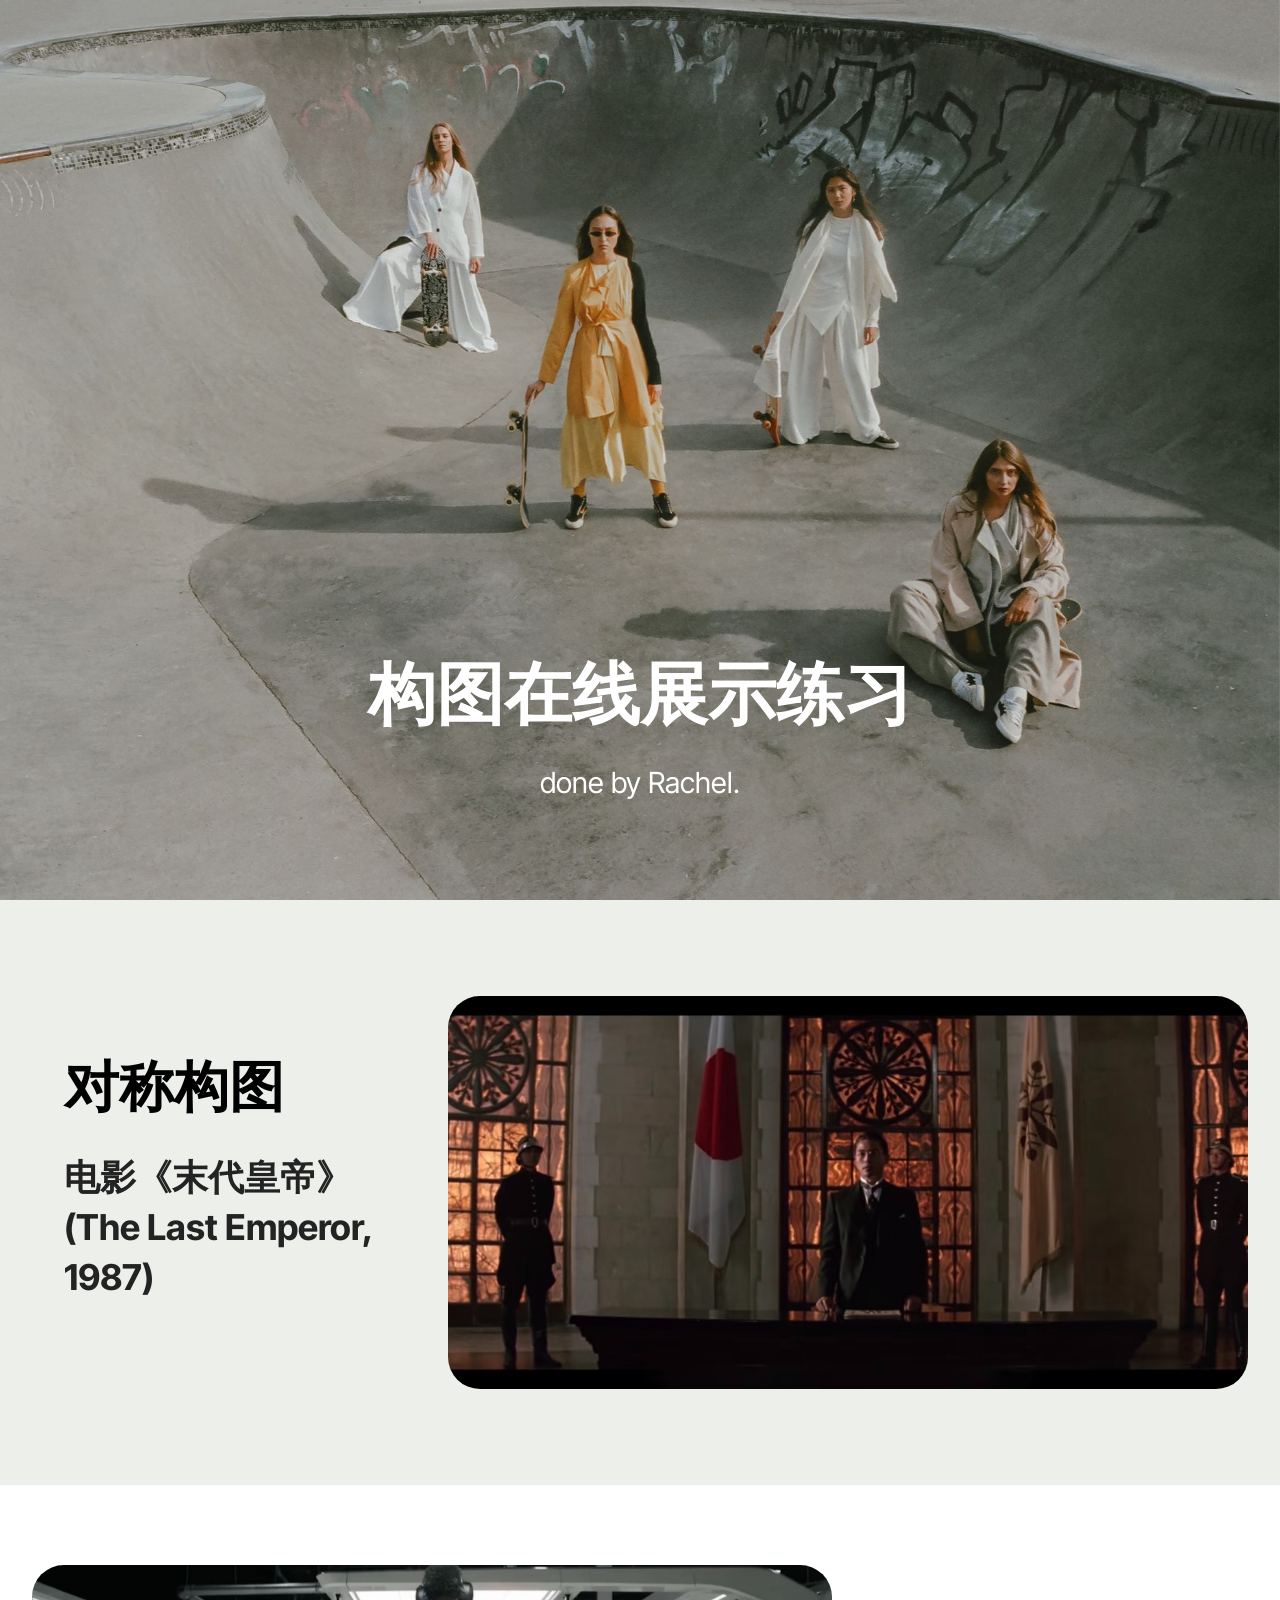
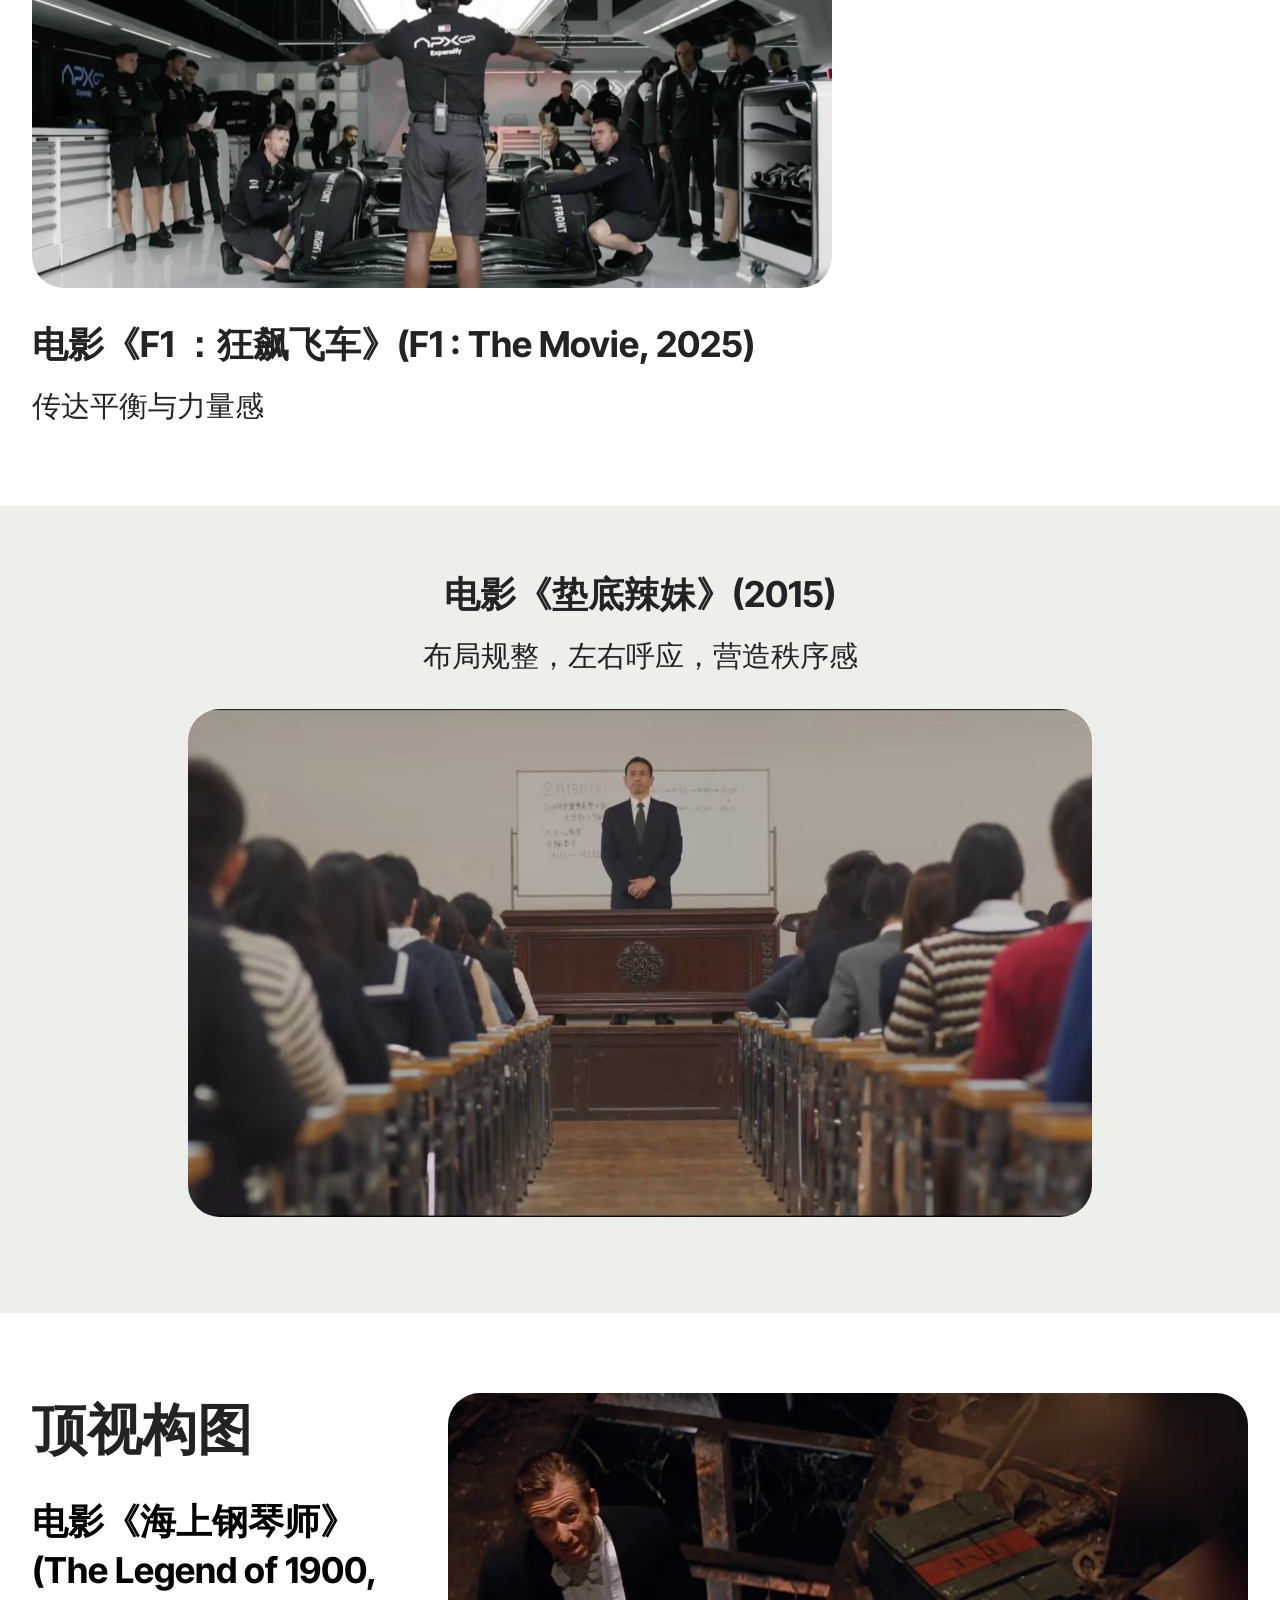
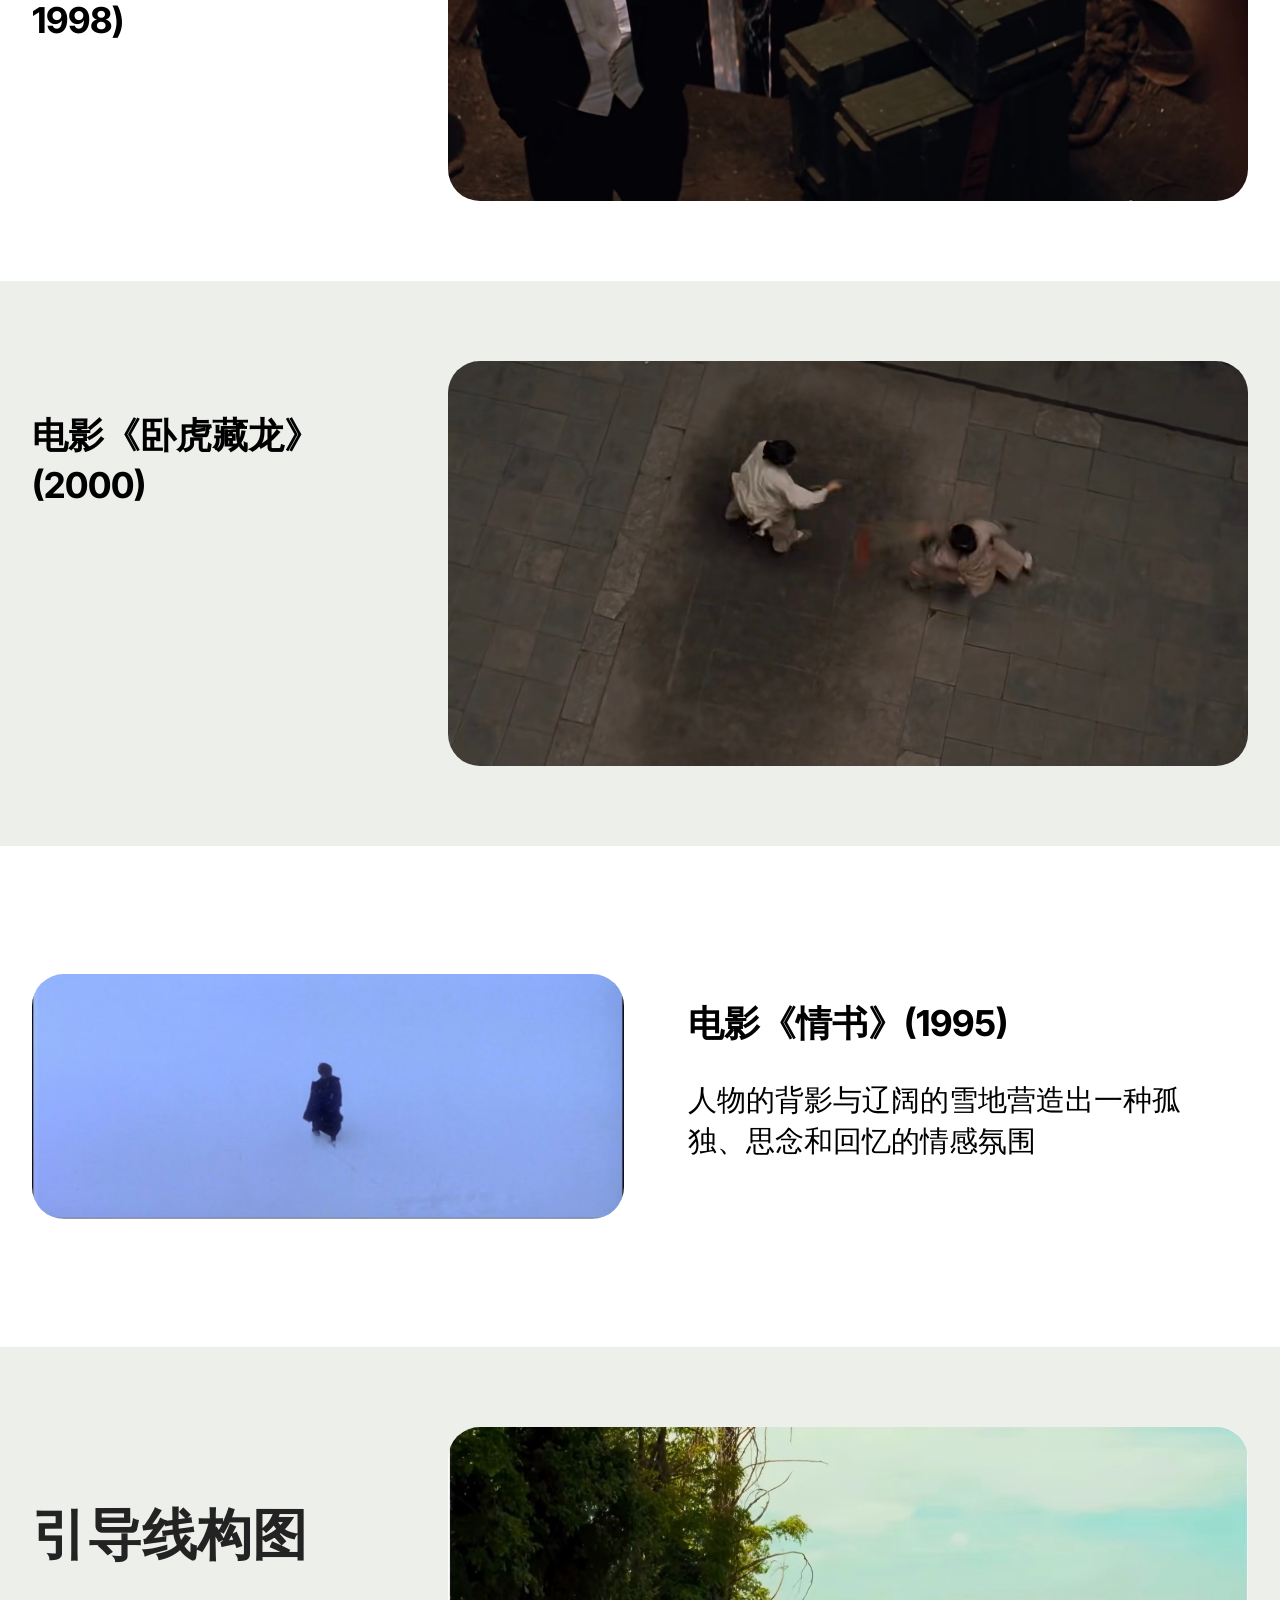
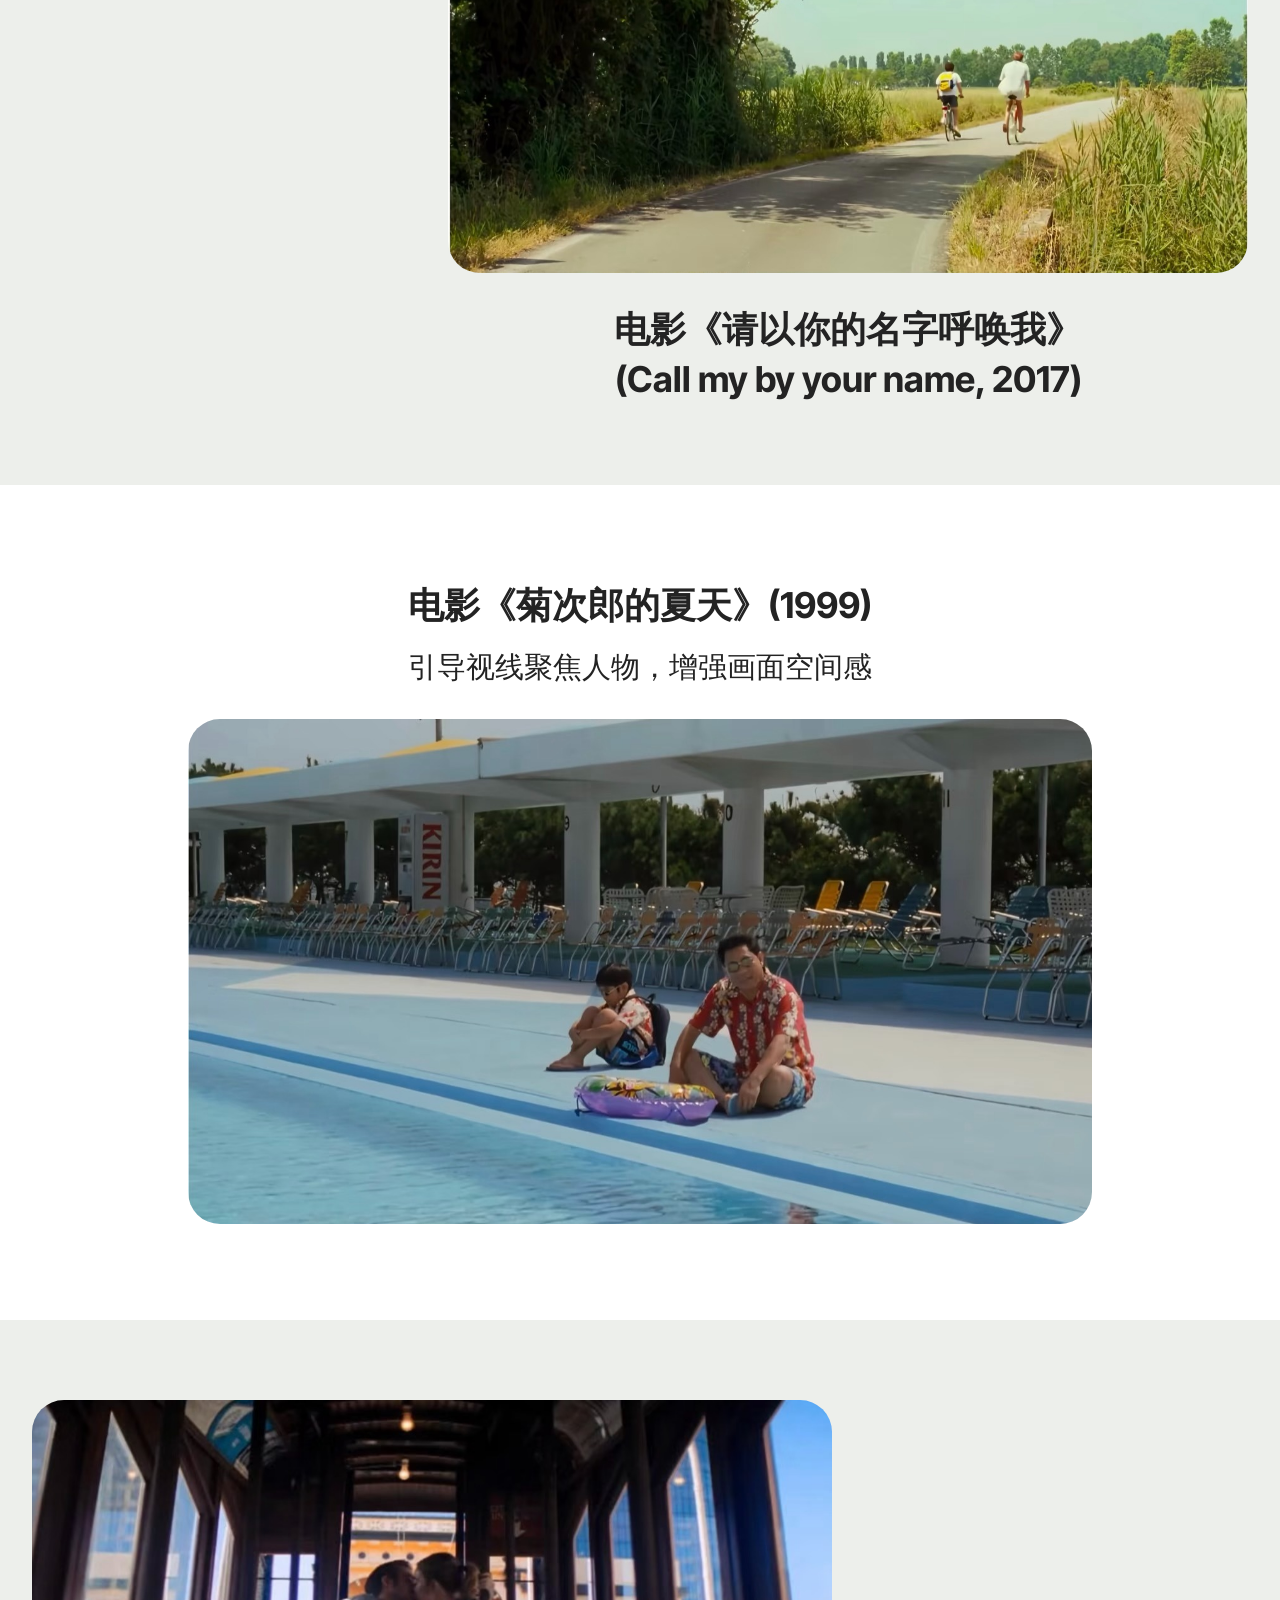
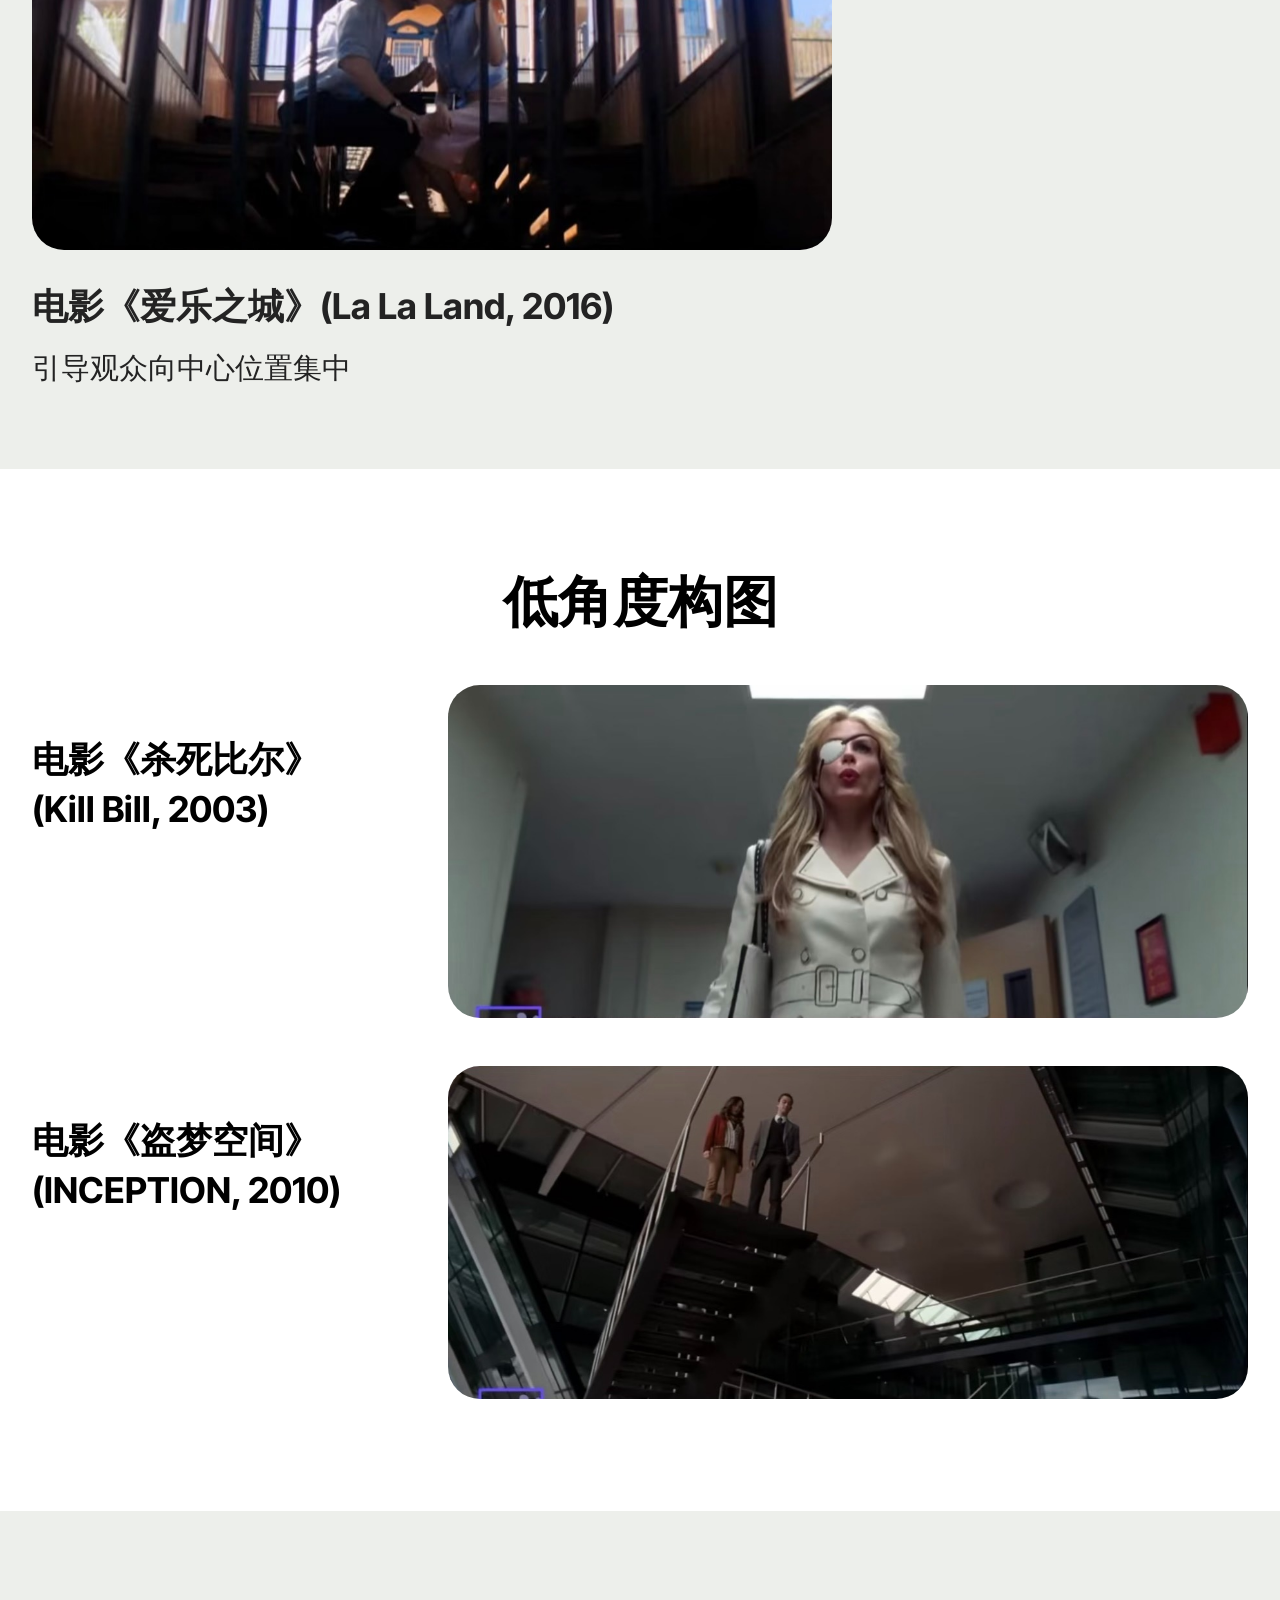
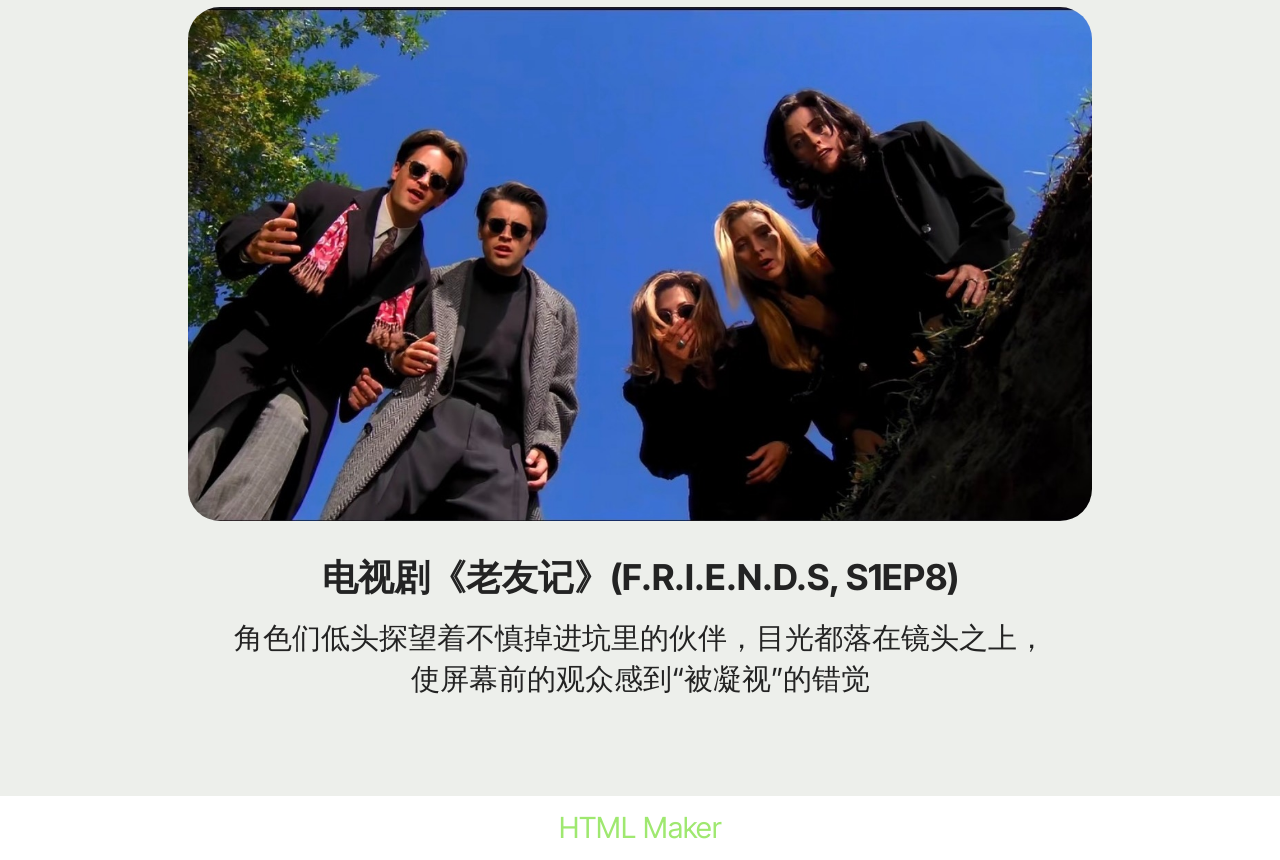
==== commit 8d5dff50: "create github pages" ====
--- a/index.html
+++ b/index.html
@@ -6,20 +6,17 @@
   <meta http-equiv="X-UA-Compatible" content="IE=edge">
   <meta name="generator" content="Mobirise v6.1.12, mobirise.com">
   <meta name="viewport" content="width=device-width, initial-scale=1, minimum-scale=1">
-  <link rel="shortcut icon" href="assets/images/stanley-logo-532x96.png" type="image/x-icon">
+  <link rel="shortcut icon" href="assets/images/logo5.png" type="image/x-icon">
   <meta name="description" content="">
   
   
-  <title>Stanley 1913 | Jennie</title>
-  <link rel="stylesheet" href="assets/web/assets/mobirise-icons2/mobirise2.css">
+  <title>Website Assignment 2.0 | Rachel</title>
   <link rel="stylesheet" href="assets/bootstrap/css/bootstrap.min.css">
   <link rel="stylesheet" href="assets/parallax/jarallax.css">
-  <link rel="stylesheet" href="assets/animatecss/animate.css">
-  <link rel="stylesheet" href="assets/dropdown/css/style.css">
   <link rel="stylesheet" href="assets/theme/css/style.css">
   <link rel="preload" href="https://fonts.googleapis.com/css?family=Inter+Tight:100,200,300,400,500,600,700,800,900,100i,200i,300i,400i,500i,600i,700i,800i,900i&display=swap" as="style" onload="this.onload=null;this.rel='stylesheet'">
   <noscript><link rel="stylesheet" href="https://fonts.googleapis.com/css?family=Inter+Tight:100,200,300,400,500,600,700,800,900,100i,200i,300i,400i,500i,600i,700i,800i,900i&display=swap"></noscript>
-  <link rel="preload" as="style" href="assets/mobirise/css/mbr-additional.css?v=iRFarM"><link rel="stylesheet" href="assets/mobirise/css/mbr-additional.css?v=iRFarM" type="text/css">
+  <link rel="preload" as="style" href="assets/mobirise/css/mbr-additional.css?v=4d8QtH"><link rel="stylesheet" href="assets/mobirise/css/mbr-additional.css?v=4d8QtH" type="text/css">
 
   
   
@@ -27,194 +24,266 @@
 </head>
 <body>
   
-  <section data-bs-version="5.1" class="menu menu1 cid-vgaRqCMz4E" once="menu" id="menu01-1i">
-	
-
-	<nav class="navbar navbar-dropdown navbar-fixed-top navbar-expand-lg">
-		<div class="container">
-			<div class="navbar-brand">
-				<span class="navbar-logo">
-					<a href="index.html">
-						<img src="assets/images/stanley-logo-532x96.png" alt="Mobirise Website Builder" style="height: 3rem;">
-					</a>
-				</span>
-				
-			</div>
-			<button class="navbar-toggler" type="button" data-toggle="collapse" data-bs-toggle="collapse" data-target="#navbarSupportedContent" data-bs-target="#navbarSupportedContent" aria-controls="navbarNavAltMarkup" aria-expanded="false" aria-label="Toggle navigation">
-				<div class="hamburger">
-					<span></span>
-					<span></span>
-					<span></span>
-					<span></span>
-				</div>
-			</button>
-			<div class="collapse navbar-collapse" id="navbarSupportedContent">
-				<ul class="navbar-nav nav-dropdown nav-right" data-app-modern-menu="true"><li class="nav-item">
-						<a class="nav-link link text-black text-primary display-4" href="https://www.stanley1913.com/collections/shop-all">Shop</a>
-					</li>
-					<li class="nav-item">
-						<a class="nav-link link text-black text-primary display-4" href="https://www.stanley1913.com/collections/sale" aria-expanded="false">Sale</a>
-					</li>
-					<li class="nav-item">
-						<a class="nav-link link text-black text-primary display-4" href="https://www.stanley1913.com/pages/contact-help-support">Support</a>
-					</li></ul>
-				
-				
-			</div>
-		</div>
-	</nav>
-</section>
-
-<section data-bs-version="5.1" class="header16 cid-vgaRuNXalN mbr-fullscreen mbr-parallax-background" id="header17-1j">
-  
-  <div class="mbr-overlay" style="opacity: 0.5; background-color: rgb(0, 0, 0);"></div>
+  <section data-bs-version="5.1" class="header16 cid-vgDQWILLIs mbr-fullscreen mbr-parallax-background" id="header17-0">
+  
+  
   <div class="container-fluid">
     <div class="row">
       <div class="content-wrap col-12 col-md-12">
-        <h1 class="mbr-section-title mbr-fonts-style mbr-white mb-4 display-1">
-          <strong><br>Petal to </strong><br><strong>the metal</strong></h1>
-        
-        <p class="mbr-fonts-style mbr-text mbr-white mb-4 display-7">The new Stanley 1913 x JENNIE Collection is here.</p>
-        
-      </div>
-    </div>
-  </div>
-</section>
-
-<section data-bs-version="5.1" class="features025 cid-vgb0kStrM6" id="features025-1o">
-  
-
-  
-  
-
-  <div class="container">
-    <div class="row justify-content-center align-items-center">
-      <div class="col-12">
-        <div class="card-wrapper">
-          <div class="row">
-            <div class="col-12 col-md-12 col-lg-6 image-wrapper">
-              <img class="w-100" src="assets/images/web-png-square-the-quencher-luxe-tumbler-30oz-midnight-ruby-front-1-370x370.png" alt="Mobirise Website Builder">
-            </div>
-            <div class="col-12 col-lg col-md-12">
-              <div class="text-wrapper align-left">
-                <h5 class="mbr-section-title mbr-fonts-style mb-4 display-2">
-                  <strong>The Quencher Luxe Tumbler</strong></h5>
-                <p class="price mbr-fonts-style mb-4 display-7">
-                  $75.00<br>
-                </p>
-                <p class="mbr-text mbr-fonts-style mb-4 display-7">
-                  30oz / 800mL , Midnight Ruby.<br>*LIMITED EDITION</p>
-                <div class="mbr-section-btn mt-3"><a class="btn btn-lg btn-black display-7" href="https://www.stanley1913.com/products/stanley-x-jennie-quencher-luxe-tumbler-30-oz?variant=53973488009576" target="_blank">Buy now</a></div>
-              </div>
-            </div>
-          </div>
-        </div>
-      </div>
-    </div>
-  </div>
-</section>
-
-<section data-bs-version="5.1" class="features025 cid-vgb0nteva5" id="features025-1q">
-  
-
-  
-  
-
-  <div class="container">
-    <div class="row justify-content-center align-items-center">
-      <div class="col-12">
-        <div class="card-wrapper">
-          <div class="row">
-            <div class="col-12 col-md-12 col-lg-6 image-wrapper">
-              <img class="w-100" src="assets/images/web-png-square-all-day-slim-bottle-12oz-midnight-ruby-front-370x370.png" alt="Mobirise Website Builder">
-            </div>
-            <div class="col-12 col-lg col-md-12">
-              <div class="text-wrapper align-left">
-                <h5 class="mbr-section-title mbr-fonts-style mb-4 display-2">
-                  <strong>The All Day Slim Luxe Bottle</strong></h5>
-                <p class="price mbr-fonts-style mb-4 display-7">
-                  $45.00<br>
-                </p>
-                <p class="mbr-text mbr-fonts-style mb-4 display-7">
-                  12oz / 355mL , Midnight Ruby.<br>*LIMITED EDITION</p>
-                <div class="mbr-section-btn mt-3"><a class="btn btn-lg btn-black display-7" href="https://www.stanley1913.com/products/stanley-x-jennie-all-day-slim-bottle-12-oz?variant=53973488206184" target="_blank">Buy now</a></div>
-              </div>
-            </div>
-          </div>
-        </div>
-      </div>
-    </div>
-  </div>
-</section>
-
-<section data-bs-version="5.1" class="gallery07 cid-vgb0vhid1p" id="gallery07-1s">
-  
-  
-  <div class="container-fluid gallery-wrapper">
-    <div class="row justify-content-center">
-      <div class="col-12 content-head">
-        <div class="mbr-section-head mb-5">
-          <h4 class="mbr-section-title mbr-fonts-style align-center mb-0 display-2">
-            <strong>The new </strong><br><strong>Stanley 1913 x JENNIE Collection</strong></h4>
-          <h5 class="mbr-section-subtitle mbr-fonts-style align-center mb-0 mt-4 display-7">
-            Publish your site or preview it to see how the slider works in action.
-          </h5>
-        </div>
-      </div>
-    </div>
-    <div class="grid-container">
-      <div class="grid-container-3 moving-left" style="transform: translate3d(-200px, 0px, 0px);">
-        <div class="grid-item">
-          <img src="assets/images/091225-jennie-lp-story-mob-2-320x525.jpeg" alt="Mobirise Website Builder">
-        </div>
-        <div class="grid-item">
-          <img src="assets/images/091825-jennie-lp-story-mob-2-v2-320x525.jpeg" alt="Mobirise Website Builder">
-        </div>
-        <div class="grid-item">
-          <img src="assets/images/091225-jennie-lp-story-mob-4-320x525.jpeg" alt="Mobirise Website Builder">
-        </div>
-        <div class="grid-item">
-          <img src="assets/images/091225-jennie-lp-story-mob-3-320x525.jpeg" alt="Mobirise Website Builder">
-        </div>
-      </div>
-    </div>
-  </div>
-</section>
-
-<section data-bs-version="5.1" class="footer2 cid-vgb0AxvssO" once="footers" id="footer02-1t">
-    
-
-    
-    
-
+        <h1 class="mbr-section-title mbr-fonts-style mbr-white mb-4 display-1"><strong>构图在线展示练习</strong>
+        </h1>
+        
+        <p class="mbr-fonts-style mbr-text mbr-white mb-4 display-7">done by Rachel.</p>
+        
+      </div>
+    </div>
+  </div>
+</section>
+
+<section data-bs-version="5.1" class="header1 cid-vgDR1Gp5qN" id="header01-2">
+	
+
+	
+	
+
+	<div class="container-fluid">
+		<div class="row justify-content-center">
+			<div class="col-12 col-md-12 col-lg-8 image-wrapper">
+				<img class="w-100" src="assets/images/img-7255.jpeg" alt="Mobirise Website Builder">
+			</div>
+			<div class="col-12 col-lg col-md-12">
+				<div class="text-wrapper align-left">
+					<h1 class="mbr-section-title mbr-fonts-style mb-4 display-2">
+						<strong>对称构图</strong></h1>
+					<p class="mbr-text mbr-fonts-style mb-4 display-5"><strong>电影《末代皇帝》<br>(The Last Emperor, 1987)</strong><br></p>
+					
+				</div>
+			</div>
+		</div>
+	</div>
+</section>
+
+<section data-bs-version="5.1" class="image06 cid-vgDT67kbQj" id="image06-4">   
+    
+
+    
+    
     <div class="container">
-        <div class="row">
-            <div class="col-12 col-lg-6 center mt-2 mb-3">
-                <p class="mbr-fonts-style copyright mb-0 display-7">
-                    © Copyright 2026 by RachelTing - All Rights Reserved
-                </p>
-            </div>
-            <div class="col-12 col-lg-6 center">
-                <div class="row-links mt-2 mb-3">
-                    <ul class="row-links-soc">
-                        
-                        
-                        
-                        
-                    <li class="row-links-soc-item mbr-fonts-style display-7">
-                            <a href="https://www.instagram.com/stanley1913_brand/?hl=en" class="text-white text-primary" target="_blank">Instagram</a>
-                        </li><li class="row-links-soc-item mbr-fonts-style display-7">
-                            <a href="https://www.tiktok.com/@stanley1913?lang=en" class="text-white text-primary" target="_blank">TikTok</a>
-                        </li><li class="row-links-soc-item mbr-fonts-style display-7">
-                            <a href="https://www.youtube.com/user/StanleyBottle" class="text-white text-primary" target="_blank">YouTube</a>
-                        </li><li class="row-links-soc-item mbr-fonts-style display-7"><a href="https://www.facebook.com/Stanley1913/" class="text-white text-primary" target="_blank">Facebook</a></li></ul>
+        <div class="row justify-content-end">
+            <div class="col-12 col-lg-8">
+                <div class="image-wrapper mb-4">
+                    <img class="w-100" src="assets/images/img-7256.jpeg" alt="Mobirise Website Builder">
                 </div>
-            </div>
-        </div>
-    </div>
-</section><section class="display-7" style="padding: 0;align-items: center;justify-content: center;flex-wrap: wrap;    align-content: center;display: flex;position: relative;height: 4rem;"><a href="https://mobiri.se/4660759" style="flex: 1 1;height: 4rem;position: absolute;width: 100%;z-index: 1;"><img alt="" style="height: 4rem;" src="[data-uri]"></a><p style="margin: 0;text-align: center;" class="display-7">&#8204;</p><a style="z-index:1" href="https://mobirise.com/builder/ai-website-maker.html">Free AI Website Maker</a></section><script src="assets/bootstrap/js/bootstrap.bundle.min.js"></script>  <script src="assets/parallax/jarallax.js"></script>  <script src="assets/smoothscroll/smooth-scroll.js"></script>  <script src="assets/ytplayer/index.js"></script>  <script src="assets/dropdown/js/navbar-dropdown.js"></script>  <script src="assets/scrollgallery/scroll-gallery.js"></script>  <script src="assets/theme/js/script.js"></script>  
-  
-  
-  <input name="animation" type="hidden">
-  </body>
+                <h4 class="mbr-description mbr-fonts-style mb-3 align-center display-5"><strong>电影《F1 ：狂飙飞车》(F1 : The Movie, 2025)</strong></h4>
+                <p class="mbr-description mbr-fonts-style mb-0 align-center display-7">传达平衡与力量感</p>
+            </div>
+        </div>
+    </div>
+</section>
+
+<section data-bs-version="5.1" class="image3 cid-vgDT7bXF0E" id="image03-5">
+  
+
+  
+  
+
+  <div class="container">
+    <div class="row justify-content-center">
+      <div class="col-12 col-lg-9">
+        <h4 class="mbr-description mbr-fonts-style mb-3 align-center display-5"><strong>电影《垫底辣妹》(2015)</strong></h4>
+        <p class="mbr-description mbr-fonts-style mb-4 align-center display-7">布局规整，左右呼应，营造秩序感</p>
+        <div class="image-wrapper">
+          <img class="w-100" src="assets/images/img-7257.jpeg" alt="Mobirise Website Builder">
+        </div>
+      </div>
+    </div>
+  </div>
+</section>
+
+<section data-bs-version="5.1" class="image08 cid-vgDTcKvtUH" id="image08-8">
+  
+  
+  
+  <div class="container">
+    <div class="row justify-content-center">
+      <div class="col-lg-4">
+        <div class="col-12 col-md-12">
+          <h5 class="mbr-section-title mbr-fonts-style mt-0 mb-4 display-2"><strong>顶视构图</strong></h5>
+          <h6 class="mbr-section-subtitle mbr-fonts-style mt-0 mb-4 display-5"><strong>
+            电影《海上钢琴师》(The Legend of 1900, 1998)</strong></h6>
+          
+        </div>
+      </div>
+      <div class="col-lg-8 side-features">
+        <div class="image-wrapper mb-4">
+          <img class="w-100" src="assets/images/img-7261.jpeg" alt="Mobirise Website Builder">
+        </div>
+      </div>
+    </div>
+  </div>
+</section>
+
+<section data-bs-version="5.1" class="image08 cid-vgDZi87DhO" id="image08-h">
+  
+  
+  
+  <div class="container">
+    <div class="row justify-content-center">
+      <div class="col-lg-4">
+        <div class="col-12 col-md-12">
+          
+          <h6 class="mbr-section-subtitle mbr-fonts-style mt-0 mb-4 display-5"><strong>
+            </strong><br><strong>电影《卧虎藏龙》(2000)</strong></h6>
+          
+        </div>
+      </div>
+      <div class="col-lg-8 side-features">
+        <div class="image-wrapper mb-4">
+          <img class="w-100" src="assets/images/img-7264.jpg" alt="Mobirise Website Builder">
+        </div>
+      </div>
+    </div>
+  </div>
+</section>
+
+<section data-bs-version="5.1" class="start article2 cid-vgDTusvU8n" id="article02-a">
+	
+
+	
+	
+
+	<div class="container">
+		<div class="row justify-content-center">
+			<div class="col-12 col-md-12 col-lg-6 image-wrapper">
+				<img class="w-100" src="assets/images/img-7298.jpg" alt="Mobirise Website Builder">
+			</div>
+			<div class="col-12 col-md-12 col-lg">
+				<div class="text-wrapper align-left">
+					<h1 class="mbr-section-title mbr-fonts-style mb-4 display-5"><strong>电影《情书》(1995)</strong></h1>
+					<p class="mbr-text align-left mbr-fonts-style mb-4 display-7">
+					人物的背影与辽阔的雪地营造出一种孤独、思念和回忆的情感氛围</p>
+					
+				</div>
+			</div>
+		</div>
+	</div>
+</section>
+
+<section data-bs-version="5.1" class="image05 cid-vgDTzEMvqc" id="image05-b">    
+    
+    
+    
+    <div class="container">
+        <div class="row ">
+            <div class="col-12 col-lg-8">
+                <div class="image-wrapper mb-4">
+                    <img class="w-100" src="assets/images/img-7250.jpeg" alt="Mobirise Website Builder">
+                </div>
+                <p class="mbr-description mbr-fonts-style mb-0 align-center display-5"><strong>
+                    电影《请以你的名字呼唤我》</strong><br><strong>(Call my by your name, 2017)</strong></p>
+            </div>
+            <div class="col-12 col-lg">
+                <p class="mbr-side-description mbr-fonts-style mb-0 align-center display-2"><strong><br></strong><strong>引导线构图</strong></p>
+            </div>
+        </div>
+    </div>
+</section>
+
+<section data-bs-version="5.1" class="image3 cid-vgDTDE7SfA" id="image03-c">
+  
+
+  
+  
+
+  <div class="container">
+    <div class="row justify-content-center">
+      <div class="col-12 col-lg-9">
+        <h4 class="mbr-description mbr-fonts-style mb-3 align-center display-5"><strong>电影《菊次郎的夏天》(1999)</strong></h4>
+        <p class="mbr-description mbr-fonts-style mb-4 align-center display-7">引导视线聚焦人物，增强画面空间感</p>
+        <div class="image-wrapper">
+          <img class="w-100" src="assets/images/img-7252.jpeg" alt="Mobirise Website Builder">
+        </div>
+      </div>
+    </div>
+  </div>
+</section>
+
+<section data-bs-version="5.1" class="image06 cid-vgDWTUA2Ry" id="image06-e">   
+    
+
+    
+    
+    <div class="container">
+        <div class="row justify-content-end">
+            <div class="col-12 col-lg-8">
+                <div class="image-wrapper mb-4">
+                    <img class="w-100" src="assets/images/img-7251.jpeg" alt="Mobirise Website Builder">
+                </div>
+                <h4 class="mbr-description mbr-fonts-style mb-3 align-center display-5">
+                    <strong>电影《爱乐之城》(La La Land, 2016)</strong></h4>
+                <p class="mbr-description mbr-fonts-style mb-0 align-center display-7">引导观众向中心位置集中</p>
+            </div>
+        </div>
+    </div>
+</section>
+
+<section data-bs-version="5.1" class="timeline02 cid-vgDWWsajHc" id="timeline02-f">
+  
+  <div class="container">
+    <div class="row justify-content-center">
+      <div class="col-12 mb-5 content-head">
+        <h3 class="mbr-section-title mbr-fonts-style align-center mb-0 display-2">
+          <strong>低角度构图</strong></h3>
+        
+      </div>
+    </div>
+    <div class="row justify-content-center item features-without-image active">
+      <div class="col-12 col-lg">
+        
+        
+        <p class="mbr-text mbr-fonts-style mt-0 display-5"><strong><br></strong><strong>电影《杀死比尔》<br>(Kill Bill, 2003)</strong></p>
+      </div>
+      <div class="col-md-12 col-lg-8 item-wrapper">
+        <div class="image-wrapper mb-5">
+          <img src="assets/images/img-7258.jpeg" alt="Mobirise Website Builder">
+        </div>
+      </div>
+    </div>
+    <div class="row justify-content-center item features-without-image">
+      <div class="col-12 col-lg">
+        
+        
+        <p class="mbr-text mbr-fonts-style mt-0 display-5"><strong>
+          </strong><br><strong>电影《盗梦空间》(INCEPTION, 2010)</strong></p>
+      </div>
+      <div class="col-md-12 col-lg-8 item-wrapper">
+        <div class="image-wrapper mb-5">
+          <img src="assets/images/img-7260.jpeg" alt="Mobirise Website Builder" data-slide-to="1" data-bs-slide-to="1">
+        </div>
+      </div>
+    </div>
+  </div>
+</section>
+
+<section data-bs-version="5.1" class="image01 cid-vgDX0qQGJe" id="image01-g">
+  
+
+  
+  
+
+  <div class="container">
+    <div class="row justify-content-center">
+      <div class="col-12 col-lg-9">
+        <div class="image-wrapper mb-4">
+          <img class="w-100" src="assets/images/img-7259.jpeg" alt="Mobirise Website Builder">
+        </div>
+        <h4 class="mbr-description mbr-fonts-style mb-3 align-center display-5"><strong>电视剧《老友记》(F.R.I.E.N.D.S, S1EP8)</strong></h4>
+        <p class="mbr-description mbr-fonts-style mb-0 align-center display-7">角色们低头探望着不慎掉进坑里的伙伴，目光都落在镜头之上，<br>使屏幕前的观众感到“被凝视”的错觉</p>
+      </div>
+    </div>
+  </div>
+</section><section class="display-7" style="padding: 0;align-items: center;justify-content: center;flex-wrap: wrap;    align-content: center;display: flex;position: relative;height: 4rem;"><a href="https://mobiri.se/4660759" style="flex: 1 1;height: 4rem;position: absolute;width: 100%;z-index: 1;"><img alt="" style="height: 4rem;" src="[data-uri]"></a><p style="margin: 0;text-align: center;" class="display-7">&#8204;</p><a style="z-index:1" href="https://mobirise.com/html-builder.html">HTML Maker</a></section><script src="assets/bootstrap/js/bootstrap.bundle.min.js"></script>  <script src="assets/parallax/jarallax.js"></script>  <script src="assets/smoothscroll/smooth-scroll.js"></script>  <script src="assets/ytplayer/index.js"></script>  <script src="assets/theme/js/script.js"></script>  
+  
+  
+</body>
 </html>
--- a/assets/parallax/jarallax.css
+++ b/assets/parallax/jarallax.css
@@ -0,0 +1,15 @@
+.jarallax {
+    position: relative;
+    z-index: 0;
+}
+.jarallax > .jarallax-img {
+    position: absolute;
+    object-fit: cover;
+    /* support for plugin https://github.com/bfred-it/object-fit-images */
+    font-family: 'object-fit: cover;';
+    top: 0;
+    left: 0;
+    width: 100%;
+    height: 100%;
+    z-index: -1;
+}
--- a/assets/theme/css/style.css
+++ b/assets/theme/css/style.css
@@ -0,0 +1,965 @@
+@charset "UTF-8";
+section {
+  background-color: #ffffff;
+}
+
+body {
+  font-style: normal;
+  line-height: 1.5;
+  font-weight: 400;
+  color: #232323;
+  position: relative;
+}
+
+button {
+  background-color: transparent;
+  border-color: transparent;
+}
+
+.embla__button,
+.carousel-control {
+  background-color: #edefea !important;
+  opacity: 0.8 !important;
+  color: #464845 !important;
+  border-color: #edefea !important;
+}
+
+.carousel .close,
+.modalWindow .close {
+  background-color: #edefea !important;
+  color: #464845 !important;
+  border-color: #edefea !important;
+  opacity: 0.8 !important;
+}
+
+.carousel .close:hover,
+.modalWindow .close:hover {
+  opacity: 1 !important;
+}
+
+.carousel-indicators li {
+  background-color: #edefea !important;
+  border: 2px solid #464845 !important;
+}
+
+.carousel-indicators li:hover,
+.carousel-indicators li:active {
+  opacity: 0.8 !important;
+}
+
+.embla__button:hover,
+.carousel-control:hover {
+  background-color: #edefea !important;
+  opacity: 1 !important;
+}
+
+.modalWindow-video-container {
+  height: 80%;
+}
+
+section,
+.container,
+.container-fluid {
+  position: relative;
+  word-wrap: break-word;
+}
+
+a.mbr-iconfont:hover {
+  text-decoration: none;
+}
+
+.article .lead p,
+.article .lead ul,
+.article .lead ol,
+.article .lead pre,
+.article .lead blockquote {
+  margin-bottom: 0;
+}
+
+a {
+  font-style: normal;
+  font-weight: 400;
+  cursor: pointer;
+}
+a, a:hover {
+  text-decoration: none;
+}
+
+.mbr-section-title {
+  font-style: normal;
+  line-height: 1.3;
+}
+
+.mbr-section-subtitle {
+  line-height: 1.3;
+}
+
+.mbr-text {
+  font-style: normal;
+  line-height: 1.7;
+}
+
+h1,
+h2,
+h3,
+h4,
+h5,
+h6,
+.display-1,
+.display-2,
+.display-4,
+.display-5,
+.display-7,
+span,
+p,
+a {
+  line-height: 1;
+  word-break: break-word;
+  word-wrap: break-word;
+  font-weight: 400;
+}
+
+b,
+strong {
+  font-weight: bold;
+}
+
+input:-webkit-autofill, input:-webkit-autofill:hover, input:-webkit-autofill:focus, input:-webkit-autofill:active {
+  transition-delay: 9999s;
+  -webkit-transition-property: background-color, color;
+  transition-property: background-color, color;
+}
+
+textarea[type=hidden] {
+  display: none;
+}
+
+section {
+  background-position: 50% 50%;
+  background-repeat: no-repeat;
+  background-size: cover;
+}
+section .mbr-background-video,
+section .mbr-background-video-preview {
+  position: absolute;
+  bottom: 0;
+  left: 0;
+  right: 0;
+  top: 0;
+}
+
+.hidden {
+  visibility: hidden;
+}
+
+.mbr-z-index20 {
+  z-index: 20;
+}
+
+/*! Base colors */
+.mbr-white {
+  color: #ffffff;
+}
+
+.mbr-black {
+  color: #111111;
+}
+
+.mbr-bg-white {
+  background-color: #ffffff;
+}
+
+.mbr-bg-black {
+  background-color: #000000;
+}
+
+/*! Text-aligns */
+.align-left {
+  text-align: left;
+}
+
+.align-center {
+  text-align: center;
+}
+
+.align-right {
+  text-align: right;
+}
+
+/*! Font-weight  */
+.mbr-light {
+  font-weight: 300;
+}
+
+.mbr-regular {
+  font-weight: 400;
+}
+
+.mbr-semibold {
+  font-weight: 500;
+}
+
+.mbr-bold {
+  font-weight: 700;
+}
+
+/*! Media  */
+.media-content {
+  flex-basis: 100%;
+}
+
+.media-container-row {
+  display: flex;
+  flex-direction: row;
+  flex-wrap: wrap;
+  justify-content: center;
+  align-content: center;
+  align-items: start;
+}
+.media-container-row .media-size-item {
+  width: 400px;
+}
+
+.media-container-column {
+  display: flex;
+  flex-direction: column;
+  flex-wrap: wrap;
+  justify-content: center;
+  align-content: center;
+  align-items: stretch;
+}
+.media-container-column > * {
+  width: 100%;
+}
+
+@media (min-width: 992px) {
+  .media-container-row {
+    flex-wrap: nowrap;
+  }
+}
+figure {
+  margin-bottom: 0;
+  overflow: hidden;
+}
+
+figure[mbr-media-size] {
+  transition: width 0.1s;
+}
+
+img,
+iframe {
+  display: block;
+  width: 100%;
+}
+
+.card {
+  background-color: transparent;
+  border: none;
+}
+
+.card-box {
+  width: 100%;
+}
+
+.card-img {
+  text-align: center;
+  flex-shrink: 0;
+  -webkit-flex-shrink: 0;
+}
+
+.media {
+  max-width: 100%;
+  margin: 0 auto;
+}
+
+.mbr-figure {
+  align-self: center;
+}
+
+.media-container > div {
+  max-width: 100%;
+}
+
+.mbr-figure img,
+.card-img img {
+  width: 100%;
+}
+
+@media (max-width: 991px) {
+  .media-size-item {
+    width: auto !important;
+  }
+  .media {
+    width: auto;
+  }
+  .mbr-figure {
+    width: 100% !important;
+  }
+}
+/*! Buttons */
+.mbr-section-btn {
+  margin-left: -0.6rem;
+  margin-right: -0.6rem;
+  font-size: 0;
+}
+
+.btn {
+  font-weight: 600;
+  border-width: 1px;
+  font-style: normal;
+  margin: 0.6rem 0.6rem;
+  white-space: normal;
+  transition: all 0.2s ease-in-out;
+  display: inline-flex;
+  align-items: center;
+  justify-content: center;
+  word-break: break-word;
+}
+
+.btn-sm {
+  font-weight: 600;
+  letter-spacing: 0px;
+  transition: all 0.3s ease-in-out;
+}
+
+.btn-md {
+  font-weight: 600;
+  letter-spacing: 0px;
+  transition: all 0.3s ease-in-out;
+}
+
+.btn-lg {
+  font-weight: 600;
+  letter-spacing: 0px;
+  transition: all 0.3s ease-in-out;
+}
+
+.btn-form {
+  margin: 0;
+}
+.btn-form:hover {
+  cursor: pointer;
+}
+
+nav .mbr-section-btn {
+  margin-left: 0rem;
+  margin-right: 0rem;
+}
+
+/*! Btn icon margin */
+.btn .mbr-iconfont,
+.btn.btn-sm .mbr-iconfont {
+  order: 1;
+  cursor: pointer;
+  margin-left: 0.5rem;
+  vertical-align: sub;
+}
+
+.btn.btn-md .mbr-iconfont,
+.btn.btn-md .mbr-iconfont {
+  margin-left: 0.8rem;
+}
+
+.mbr-regular {
+  font-weight: 400;
+}
+
+.mbr-semibold {
+  font-weight: 500;
+}
+
+.mbr-bold {
+  font-weight: 700;
+}
+
+[type=submit] {
+  -webkit-appearance: none;
+}
+
+/*! Full-screen */
+.mbr-fullscreen .mbr-overlay {
+  min-height: 100vh;
+}
+
+.mbr-fullscreen {
+  display: flex;
+  display: -moz-flex;
+  display: -ms-flex;
+  display: -o-flex;
+  align-items: center;
+  min-height: 100vh;
+  padding-top: 3rem;
+  padding-bottom: 3rem;
+}
+
+/*! Map */
+.map {
+  height: 25rem;
+  position: relative;
+}
+.map iframe {
+  width: 100%;
+  height: 100%;
+}
+
+/*! Scroll to top arrow */
+.mbr-arrow-up {
+  bottom: 25px;
+  right: 90px;
+  position: fixed;
+  text-align: right;
+  z-index: 5000;
+  color: #ffffff;
+  font-size: 22px;
+}
+
+.mbr-arrow-up a {
+  background: rgba(0, 0, 0, 0.2);
+  border-radius: 50%;
+  color: #fff;
+  display: inline-block;
+  height: 60px;
+  width: 60px;
+  border: 2px solid #fff;
+  outline-style: none !important;
+  position: relative;
+  text-decoration: none;
+  transition: all 0.3s ease-in-out;
+  cursor: pointer;
+  text-align: center;
+}
+.mbr-arrow-up a:hover {
+  background-color: rgba(0, 0, 0, 0.4);
+}
+.mbr-arrow-up a i {
+  line-height: 60px;
+}
+
+.mbr-arrow-up-icon {
+  display: block;
+  color: #fff;
+}
+
+.mbr-arrow-up-icon::before {
+  content: "›";
+  display: inline-block;
+  font-family: serif;
+  font-size: 22px;
+  line-height: 1;
+  font-style: normal;
+  position: relative;
+  top: 6px;
+  left: -4px;
+  transform: rotate(-90deg);
+}
+
+/*! Arrow Down */
+.mbr-arrow {
+  position: absolute;
+  bottom: 45px;
+  left: 50%;
+  width: 60px;
+  height: 60px;
+  cursor: pointer;
+  background-color: rgba(80, 80, 80, 0.5);
+  border-radius: 50%;
+  transform: translateX(-50%);
+}
+@media (max-width: 767px) {
+  .mbr-arrow {
+    display: none;
+  }
+}
+.mbr-arrow > a {
+  display: inline-block;
+  text-decoration: none;
+  outline-style: none;
+  animation: arrowdown 1.7s ease-in-out infinite;
+  color: #ffffff;
+}
+.mbr-arrow > a > i {
+  position: absolute;
+  top: -2px;
+  left: 15px;
+  font-size: 2rem;
+}
+
+#scrollToTop a i::before {
+  content: "";
+  position: absolute;
+  display: block;
+  border-bottom: 2.5px solid #fff;
+  border-left: 2.5px solid #fff;
+  width: 27.8%;
+  height: 27.8%;
+  left: 50%;
+  top: 51%;
+  transform: translateY(-30%) translateX(-50%) rotate(135deg);
+}
+
+@keyframes arrowdown {
+  0% {
+    transform: translateY(0px);
+  }
+  50% {
+    transform: translateY(-5px);
+  }
+  100% {
+    transform: translateY(0px);
+  }
+}
+@media (max-width: 500px) {
+  .mbr-arrow-up {
+    left: 0;
+    right: 0;
+    text-align: center;
+  }
+}
+/*Gradients animation*/
+@keyframes gradient-animation {
+  from {
+    background-position: 0% 100%;
+    animation-timing-function: ease-in-out;
+  }
+  to {
+    background-position: 100% 0%;
+    animation-timing-function: ease-in-out;
+  }
+}
+.bg-gradient {
+  background-size: 200% 200%;
+  animation: gradient-animation 5s infinite alternate;
+  -webkit-animation: gradient-animation 5s infinite alternate;
+}
+
+.menu .navbar-brand {
+  display: -webkit-flex;
+}
+.menu .navbar-brand span {
+  display: flex;
+  display: -webkit-flex;
+}
+.menu .navbar-brand .navbar-caption-wrap {
+  display: -webkit-flex;
+}
+.menu .navbar-brand .navbar-logo img {
+  display: -webkit-flex;
+  width: auto;
+}
+@media (min-width: 768px) and (max-width: 991px) {
+  .menu .navbar-toggleable-sm .navbar-nav {
+    display: -ms-flexbox;
+  }
+}
+@media (max-width: 991px) {
+  .menu .navbar-collapse {
+    max-height: 93.5vh;
+  }
+  .menu .navbar-collapse.show {
+    overflow: auto;
+  }
+}
+@media (min-width: 992px) {
+  .menu .navbar-nav.nav-dropdown {
+    display: -webkit-flex;
+  }
+  .menu .navbar-toggleable-sm .navbar-collapse {
+    display: -webkit-flex !important;
+  }
+  .menu .collapsed .navbar-collapse {
+    max-height: 93.5vh;
+  }
+  .menu .collapsed .navbar-collapse.show {
+    overflow: auto;
+  }
+}
+@media (max-width: 767px) {
+  .menu .navbar-collapse {
+    max-height: 80vh;
+  }
+}
+
+.nav-link .mbr-iconfont {
+  margin-right: 0.5rem;
+}
+
+.navbar {
+  display: -webkit-flex;
+  -webkit-flex-wrap: wrap;
+  -webkit-align-items: center;
+  -webkit-justify-content: space-between;
+}
+
+.navbar-collapse {
+  -webkit-flex-basis: 100%;
+  -webkit-flex-grow: 1;
+  -webkit-align-items: center;
+}
+
+.nav-dropdown .link {
+  padding: 0.667em 1.667em !important;
+  margin: 0 !important;
+}
+
+.nav {
+  display: -webkit-flex;
+  -webkit-flex-wrap: wrap;
+}
+
+.row {
+  display: -webkit-flex;
+  -webkit-flex-wrap: wrap;
+}
+
+.justify-content-center {
+  -webkit-justify-content: center;
+}
+
+.form-inline {
+  display: -webkit-flex;
+}
+
+.card-wrapper {
+  -webkit-flex: 1;
+}
+
+.carousel-control {
+  z-index: 10;
+  display: -webkit-flex;
+}
+
+.carousel-controls {
+  display: -webkit-flex;
+}
+
+.media {
+  display: -webkit-flex;
+}
+
+.form-group:focus {
+  outline: none;
+}
+
+.jq-selectbox__select {
+  padding: 7px 0;
+  position: relative;
+}
+
+.jq-selectbox__dropdown {
+  overflow: hidden;
+  border-radius: 10px;
+  position: absolute;
+  top: 100%;
+  left: 0 !important;
+  width: 100% !important;
+}
+
+.jq-selectbox__trigger-arrow {
+  right: 0;
+  transform: translateY(-50%);
+}
+
+.jq-selectbox li {
+  padding: 1.07em 0.5em;
+}
+
+input[type=range] {
+  padding-left: 0 !important;
+  padding-right: 0 !important;
+}
+
+.modal-dialog,
+.modal-content {
+  height: 100%;
+}
+
+.modal-dialog .carousel-inner {
+  height: calc(100vh - 1.75rem);
+}
+@media (max-width: 575px) {
+  .modal-dialog .carousel-inner {
+    height: calc(100vh - 1rem);
+  }
+}
+
+.carousel-item {
+  text-align: center;
+}
+
+.carousel-item img {
+  margin: auto;
+}
+
+.navbar-toggler {
+  align-self: flex-start;
+  padding: 0.25rem 0.75rem;
+  font-size: 1.25rem;
+  line-height: 1;
+  background: transparent;
+  border: 1px solid transparent;
+  border-radius: 0.25rem;
+}
+
+.navbar-toggler:focus,
+.navbar-toggler:hover {
+  text-decoration: none;
+  box-shadow: none;
+}
+
+.navbar-toggler-icon {
+  display: inline-block;
+  width: 1.5em;
+  height: 1.5em;
+  vertical-align: middle;
+  content: "";
+  background: no-repeat center center;
+  background-size: 100% 100%;
+}
+
+.navbar-toggler-left {
+  position: absolute;
+  left: 1rem;
+}
+
+.navbar-toggler-right {
+  position: absolute;
+  right: 1rem;
+}
+
+.card-img {
+  width: auto;
+}
+
+.menu .navbar.collapsed:not(.beta-menu) {
+  flex-direction: column;
+}
+
+.carousel-item.active,
+.carousel-item-next,
+.carousel-item-prev {
+  display: flex;
+}
+
+.note-air-layout .dropup .dropdown-menu,
+.note-air-layout .navbar-fixed-bottom .dropdown .dropdown-menu {
+  bottom: initial !important;
+}
+
+html,
+body {
+  height: auto;
+  min-height: 100vh;
+}
+
+.dropup .dropdown-toggle::after {
+  display: none;
+}
+
+.form-asterisk {
+  font-family: initial;
+  position: absolute;
+  top: -2px;
+  font-weight: normal;
+}
+
+.form-control-label {
+  position: relative;
+  cursor: pointer;
+  margin-bottom: 0.357em;
+  padding: 0;
+}
+
+.alert {
+  color: #ffffff;
+  border-radius: 0;
+  border: 0;
+  font-size: 1.1rem;
+  line-height: 1.5;
+  margin-bottom: 1.875rem;
+  padding: 1.25rem;
+  position: relative;
+  text-align: center;
+}
+.alert.alert-form::after {
+  background-color: inherit;
+  bottom: -7px;
+  content: "";
+  display: block;
+  height: 14px;
+  left: 50%;
+  margin-left: -7px;
+  position: absolute;
+  transform: rotate(45deg);
+  width: 14px;
+}
+
+.form-control {
+  background-color: #ffffff;
+  background-clip: border-box;
+  color: #232323;
+  line-height: 1rem !important;
+  height: auto;
+  padding: 1.2rem 2rem;
+  transition: border-color 0.25s ease 0s;
+  border: 1px solid transparent !important;
+  border-radius: 4px;
+  box-shadow: rgba(0, 0, 0, 0.07) 0px 1px 1px 0px, rgba(0, 0, 0, 0.07) 0px 1px 3px 0px, rgba(0, 0, 0, 0.03) 0px 0px 0px 1px;
+}
+.form-active .form-control:invalid {
+  border-color: red;
+}
+
+.row > * {
+  padding-right: 1rem;
+  padding-left: 1rem;
+}
+
+form .row {
+  margin-left: -0.6rem;
+  margin-right: -0.6rem;
+}
+form .row [class*=col] {
+  padding-left: 0.6rem;
+  padding-right: 0.6rem;
+}
+
+form .mbr-section-btn {
+  padding-left: 0.6rem;
+  padding-right: 0.6rem;
+}
+
+form .form-check-input {
+  margin-top: 0.5;
+}
+
+textarea.form-control {
+  line-height: 1.5rem !important;
+}
+
+.form-group {
+  margin-bottom: 1.2rem;
+}
+
+.form-control,
+form .btn {
+  min-height: 48px;
+}
+
+.gdpr-block label span.textGDPR input[name=gdpr] {
+  top: 7px;
+}
+
+.form-control:focus {
+  box-shadow: none;
+}
+
+:focus {
+  outline: none;
+}
+
+.mbr-overlay {
+  background-color: #000;
+  bottom: 0;
+  left: 0;
+  opacity: 0.5;
+  position: absolute;
+  right: 0;
+  top: 0;
+  z-index: 0;
+  pointer-events: none;
+}
+
+blockquote {
+  font-style: italic;
+  padding: 3rem;
+  font-size: 1.09rem;
+  position: relative;
+  border-left: 3px solid;
+}
+
+ul,
+ol,
+pre,
+blockquote {
+  margin-bottom: 2.3125rem;
+}
+
+.mt-4 {
+  margin-top: 2rem !important;
+}
+
+.mb-4 {
+  margin-bottom: 2rem !important;
+}
+
+.container,
+.container-fluid {
+  padding-left: 16px;
+  padding-right: 16px;
+}
+
+.row {
+  margin-left: -16px;
+  margin-right: -16px;
+}
+.row > [class*=col] {
+  padding-left: 16px;
+  padding-right: 16px;
+}
+
+@media (min-width: 992px) {
+  .container-fluid {
+    padding-left: 32px;
+    padding-right: 32px;
+  }
+}
+@media (max-width: 991px) {
+  .mbr-container {
+    padding-left: 16px;
+    padding-right: 16px;
+  }
+}
+.app-video-wrapper > img {
+  opacity: 1;
+}
+
+.app-video-wrapper {
+  background: transparent;
+}
+
+.item {
+  position: relative;
+}
+
+.dropdown-menu .dropdown-menu {
+  left: 100%;
+}
+
+.dropdown-item + .dropdown-menu {
+  display: none;
+}
+
+.dropdown-item:hover + .dropdown-menu,
+.dropdown-menu:hover {
+  display: block;
+}
+
+@media (min-aspect-ratio: 16/9) {
+  .mbr-video-foreground {
+    height: 300% !important;
+    top: -100% !important;
+  }
+}
+@media (max-aspect-ratio: 16/9) {
+  .mbr-video-foreground {
+    width: 300% !important;
+    left: -100% !important;
+  }
+}.engine {
+	position: absolute;
+	text-indent: -2400px;
+	text-align: center;
+	padding: 0;
+	top: 0;
+	left: -2400px;
+}
--- a/assets/mobirise/css/mbr-additional.css
+++ b/assets/mobirise/css/mbr-additional.css
@@ -22,11 +22,11 @@
 }
 .display-1 {
   font-family: 'Inter Tight', sans-serif;
-  font-size: 4rem;
+  font-size: 5rem;
   line-height: 1;
 }
 .display-1 > .mbr-iconfont {
-  font-size: 5rem;
+  font-size: 6.25rem;
 }
 .display-2 {
   font-family: 'Inter Tight', sans-serif;
@@ -67,14 +67,14 @@
 /* 0.65 - min scale variable, may vary */
 @media (max-width: 992px) {
   .display-1 {
-    font-size: 3.2rem;
+    font-size: 4rem;
   }
 }
 @media (max-width: 768px) {
   .display-1 {
-    font-size: 2.8rem;
-    font-size: calc( 2.05rem + (4 - 2.05) * ((100vw - 20rem) / (48 - 20)));
-    line-height: calc( 1.1 * (2.05rem + (4 - 2.05) * ((100vw - 20rem) / (48 - 20))));
+    font-size: 3.5rem;
+    font-size: calc( 2.4rem + (5 - 2.4) * ((100vw - 20rem) / (48 - 20)));
+    line-height: calc( 1.1 * (2.4rem + (5 - 2.4) * ((100vw - 20rem) / (48 - 20))));
   }
   .display-2 {
     font-size: 3.2rem;
@@ -99,9 +99,9 @@
 }
 @media (min-width: 992px) and (max-width: 1400px) {
   .display-1 {
-    font-size: 2.8rem;
-    font-size: calc( 2.05rem + (4 - 2.05) * ((100vw - 62rem) / (87 - 62)));
-    line-height: calc( 1.1 * (2.05rem + (4 - 2.05) * ((100vw - 62rem) / (87 - 62))));
+    font-size: 3.5rem;
+    font-size: calc( 2.4rem + (5 - 2.4) * ((100vw - 62rem) / (87 - 62)));
+    line-height: calc( 1.1 * (2.4rem + (5 - 2.4) * ((100vw - 62rem) / (87 - 62))));
   }
   .display-2 {
     font-size: 3.2rem;
@@ -147,7 +147,7 @@
   border-radius: 4px;
 }
 .bg-primary {
-  background-color: #2b7a69 !important;
+  background-color: #9fe870 !important;
 }
 .bg-success {
   background-color: #3a341c !important;
@@ -159,13 +159,13 @@
   background-color: #a0e2e1 !important;
 }
 .bg-danger {
-  background-color: #ffffff !important;
+  background-color: #ffea64 !important;
 }
 .btn-primary,
 .btn-primary:active {
-  background-color: #2b7a69 !important;
-  border-color: #2b7a69 !important;
-  color: #ffffff !important;
+  background-color: #9fe870 !important;
+  border-color: #9fe870 !important;
+  color: #264d0c !important;
   box-shadow: none;
 }
 .btn-primary:hover,
@@ -173,15 +173,15 @@
 .btn-primary.focus,
 .btn-primary.active {
   color: inherit;
-  background-color: #38a089 !important;
-  border-color: #38a089 !important;
+  background-color: #bcef9c !important;
+  border-color: #bcef9c !important;
   box-shadow: none;
 }
 .btn-primary.disabled,
 .btn-primary:disabled {
-  color: #ffffff !important;
-  background-color: #38a089 !important;
-  border-color: #38a089 !important;
+  color: #264d0c !important;
+  background-color: #bcef9c !important;
+  border-color: #bcef9c !important;
 }
 .btn-secondary,
 .btn-secondary:active {
@@ -273,9 +273,9 @@
 }
 .btn-danger,
 .btn-danger:active {
-  background-color: #ffffff !important;
-  border-color: #ffffff !important;
-  color: #808080 !important;
+  background-color: #ffea64 !important;
+  border-color: #ffea64 !important;
+  color: #645600 !important;
   box-shadow: none;
 }
 .btn-danger:hover,
@@ -283,15 +283,15 @@
 .btn-danger.focus,
 .btn-danger.active {
   color: inherit;
-  background-color: #ffffff !important;
-  border-color: #ffffff !important;
+  background-color: #fff197 !important;
+  border-color: #fff197 !important;
   box-shadow: none;
 }
 .btn-danger.disabled,
 .btn-danger:disabled {
-  color: #808080 !important;
-  background-color: #ffffff !important;
-  border-color: #ffffff !important;
+  color: #645600 !important;
+  background-color: #fff197 !important;
+  border-color: #fff197 !important;
 }
 .btn-white,
 .btn-white:active {
@@ -340,23 +340,23 @@
 .btn-primary-outline,
 .btn-primary-outline:active {
   background-color: transparent !important;
-  border-color: #2b7a69;
-  color: #2b7a69;
+  border-color: #9fe870;
+  color: #9fe870;
 }
 .btn-primary-outline:hover,
 .btn-primary-outline:focus,
 .btn-primary-outline.focus,
 .btn-primary-outline.active {
-  color: #143a32 !important;
-  background-color: transparent !important;
-  border-color: #143a32 !important;
+  color: #6ddc25 !important;
+  background-color: transparent !important;
+  border-color: #6ddc25 !important;
   box-shadow: none !important;
 }
 .btn-primary-outline.disabled,
 .btn-primary-outline:disabled {
-  color: #ffffff !important;
-  background-color: #2b7a69 !important;
-  border-color: #2b7a69 !important;
+  color: #264d0c !important;
+  background-color: #9fe870 !important;
+  border-color: #9fe870 !important;
 }
 .btn-secondary-outline,
 .btn-secondary-outline:active {
@@ -445,23 +445,23 @@
 .btn-danger-outline,
 .btn-danger-outline:active {
   background-color: transparent !important;
-  border-color: #ffffff;
-  color: #ffffff;
+  border-color: #ffea64;
+  color: #ffea64;
 }
 .btn-danger-outline:hover,
 .btn-danger-outline:focus,
 .btn-danger-outline.focus,
 .btn-danger-outline.active {
-  color: #d4d4d4 !important;
-  background-color: transparent !important;
-  border-color: #d4d4d4 !important;
+  color: #ffde0d !important;
+  background-color: transparent !important;
+  border-color: #ffde0d !important;
   box-shadow: none !important;
 }
 .btn-danger-outline.disabled,
 .btn-danger-outline:disabled {
-  color: #808080 !important;
-  background-color: #ffffff !important;
-  border-color: #ffffff !important;
+  color: #645600 !important;
+  background-color: #ffea64 !important;
+  border-color: #ffea64 !important;
 }
 .btn-black-outline,
 .btn-black-outline:active {
@@ -506,7 +506,7 @@
   border-color: #fafafa !important;
 }
 .text-primary {
-  color: #2b7a69 !important;
+  color: #9fe870 !important;
 }
 .text-secondary {
   color: #ffd7ef !important;
@@ -521,7 +521,7 @@
   color: #a0e2e1 !important;
 }
 .text-danger {
-  color: #ffffff !important;
+  color: #ffea64 !important;
 }
 .text-white {
   color: #fafafa !important;
@@ -532,7 +532,7 @@
 a.text-primary:hover,
 a.text-primary:focus,
 a.text-primary.active {
-  color: #102f28 !important;
+  color: #66d022 !important;
 }
 a.text-secondary:hover,
 a.text-secondary:focus,
@@ -557,7 +557,7 @@
 a.text-danger:hover,
 a.text-danger:focus,
 a.text-danger.active {
-  color: #cccccc !important;
+  color: #fddb00 !important;
 }
 a.text-white:hover,
 a.text-white:focus,
@@ -570,15 +570,20 @@
   color: #000000 !important;
 }
 a[class*="text-"]:not(.nav-link):not(.dropdown-item):not([role]):not(.navbar-caption) {
-  transition: 0.2s;
   position: relative;
-  background-image: linear-gradient(currentColor 50%, currentColor 50%);
+  background-image: transparent;
   background-size: 10000px 2px;
   background-repeat: no-repeat;
-  background-position: 0 1.2em;
+  background-position: 0px 1.2em;
+  background-position: -10000px 1.2em;
+}
+a[class*="text-"]:not(.nav-link):not(.dropdown-item):not([role]):not(.navbar-caption):hover {
+  transition: background-position 2s ease-in-out;
+  background-image: linear-gradient(currentColor 50%, currentColor 50%);
+  background-position: 0px 1.2em;
 }
 .nav-tabs .nav-link.active {
-  color: #2b7a69;
+  color: #9fe870;
 }
 .nav-tabs .nav-link:not(.active) {
   color: #232323;
@@ -593,7 +598,7 @@
   background-color: #a0e2e1;
 }
 .alert-danger {
-  background-color: #ffffff;
+  background-color: #ffea64;
 }
 .mbr-section-btn .btn:not(.btn-form) {
   border-radius: 100px;
@@ -602,9 +607,9 @@
   border-radius: 100px !important;
 }
 .mbr-gallery-filter li.active .btn {
-  background-color: #2b7a69;
-  border-color: #2b7a69;
-  color: #ffffff;
+  background-color: #9fe870;
+  border-color: #9fe870;
+  color: #306310;
 }
 .mbr-gallery-filter li.active .btn:focus {
   box-shadow: none;
@@ -614,11 +619,11 @@
 }
 a,
 a:hover {
-  color: #2b7a69;
+  color: #9fe870;
 }
 .mbr-plan-header.bg-primary .mbr-plan-subtitle,
 .mbr-plan-header.bg-primary .mbr-plan-price-desc {
-  color: #5ec6b0;
+  color: #ffffff;
 }
 .mbr-plan-header.bg-success .mbr-plan-subtitle,
 .mbr-plan-header.bg-success .mbr-plan-price-desc {
@@ -653,7 +658,7 @@
 .form-control:hover,
 .form-control:focus {
   box-shadow: rgba(0, 0, 0, 0.07) 0px 1px 1px 0px, rgba(0, 0, 0, 0.07) 0px 1px 3px 0px, rgba(0, 0, 0, 0.03) 0px 0px 0px 1px;
-  border-color: #2b7a69 !important;
+  border-color: #9fe870 !important;
 }
 .form-control:-webkit-input-placeholder {
   font-family: 'Inter Tight', sans-serif;
@@ -665,7 +670,7 @@
   font-size: 2.5rem;
 }
 blockquote {
-  border-color: #2b7a69;
+  border-color: #9fe870;
 }
 /* Forms */
 .mbr-form .input-group-btn .btn {
@@ -683,14 +688,14 @@
 }
 .jq-selectbox li:hover,
 .jq-selectbox li.selected {
-  background-color: #2b7a69;
-  color: #ffffff;
+  background-color: #9fe870;
+  color: #000000;
 }
 .jq-number__spin {
   transition: 0.25s ease;
 }
 .jq-number__spin:hover {
-  border-color: #2b7a69;
+  border-color: #9fe870;
 }
 .jq-selectbox .jq-selectbox__trigger-arrow,
 .jq-number__spin.minus:after,
@@ -702,14 +707,14 @@
 .jq-selectbox:hover .jq-selectbox__trigger-arrow,
 .jq-number__spin.minus:hover:after,
 .jq-number__spin.plus:hover:after {
-  border-top-color: #2b7a69;
-  border-bottom-color: #2b7a69;
+  border-top-color: #9fe870;
+  border-bottom-color: #9fe870;
 }
 .xdsoft_datetimepicker .xdsoft_calendar td.xdsoft_default,
 .xdsoft_datetimepicker .xdsoft_calendar td.xdsoft_current,
 .xdsoft_datetimepicker .xdsoft_timepicker .xdsoft_time_box > div > div.xdsoft_current {
-  color: #ffffff !important;
-  background-color: #2b7a69 !important;
+  color: #000000 !important;
+  background-color: #9fe870 !important;
   box-shadow: none !important;
 }
 .xdsoft_datetimepicker .xdsoft_calendar td:hover,
@@ -740,7 +745,7 @@
   top: 50%;
   left: 50%;
   transform: translateX(-50%) translateY(-50%);
-  background-image: url("data:image/svg+xml;charset=UTF-8,%3csvg width='32' height='32' viewBox='0 0 64 64' xmlns='http://www.w3.org/2000/svg' stroke='%232b7a69' %3e%3cg fill='none' fill-rule='evenodd'%3e%3cg transform='translate(16 16)' stroke-width='2'%3e%3ccircle stroke-opacity='.5' cx='16' cy='16' r='16'/%3e%3cpath d='M32 16c0-9.94-8.06-16-16-16'%3e%3canimateTransform attributeName='transform' type='rotate' from='0 16 16' to='360 16 16' dur='1s' repeatCount='indefinite'/%3e%3c/path%3e%3c/g%3e%3c/g%3e%3c/svg%3e");
+  background-image: url("data:image/svg+xml;charset=UTF-8,%3csvg width='32' height='32' viewBox='0 0 64 64' xmlns='http://www.w3.org/2000/svg' stroke='%239fe870' %3e%3cg fill='none' fill-rule='evenodd'%3e%3cg transform='translate(16 16)' stroke-width='2'%3e%3ccircle stroke-opacity='.5' cx='16' cy='16' r='16'/%3e%3cpath d='M32 16c0-9.94-8.06-16-16-16'%3e%3canimateTransform attributeName='transform' type='rotate' from='0 16 16' to='360 16 16' dur='1s' repeatCount='indefinite'/%3e%3c/path%3e%3c/g%3e%3c/g%3e%3c/svg%3e");
 }
 section.lazy-placeholder:after {
   opacity: 0.5;
@@ -779,623 +784,60 @@
   outline-offset: 2px !important;
   transition: outline 0.2s ease-in-out;
 }
-.cid-vgaRqCMz4E {
-  z-index: 1000;
-  width: 100%;
-  position: relative;
-}
-.cid-vgaRqCMz4E .dropdown-item:before {
-  font-family: Moririse2 !important;
-  content: "\e966";
-  display: inline-block;
-  width: 0;
-  position: absolute;
-  left: 1rem;
-  top: 0.5rem;
-  margin-right: 0.5rem;
-  line-height: 1;
-  font-size: inherit;
-  vertical-align: middle;
-  text-align: center;
-  overflow: hidden;
-  transform: scale(0, 1);
-  transition: all 0.25s ease-in-out;
-}
-@media (max-width: 767px) {
-  .cid-vgaRqCMz4E .navbar-toggler {
-    transform: scale(0.8);
-  }
-}
-.cid-vgaRqCMz4E .navbar-brand {
-  flex-shrink: 0;
-  align-items: center;
-  margin-right: 0;
-  padding: 10px 0;
-  transition: all 0.3s;
-  word-break: break-word;
-  z-index: 1;
-}
-.cid-vgaRqCMz4E .navbar-brand img {
-  max-width: 100%;
-  max-height: 100%;
-  border-radius: 0px !important;
-}
-.cid-vgaRqCMz4E .navbar-brand .navbar-caption {
-  line-height: inherit !important;
-}
-.cid-vgaRqCMz4E .navbar-brand .navbar-logo a {
-  outline: none;
-}
-.cid-vgaRqCMz4E .navbar-nav {
-  margin: auto;
-  margin-left: 0;
-  margin-left: auto;
-  margin-right: 0;
-}
-.cid-vgaRqCMz4E .navbar-nav .nav-item {
-  padding: 0 !important;
-  transition: .3s all !important;
-}
-.cid-vgaRqCMz4E .navbar-nav .nav-item .nav-link {
-  padding: 16px !important;
-  margin: 0 !important;
-  border-radius: 1rem !important;
-  transition: .3s all !important;
-}
-.cid-vgaRqCMz4E .navbar-nav .nav-item .nav-link:hover {
-  background-color: rgba(27, 31, 10, 0.06);
-}
-.cid-vgaRqCMz4E .navbar-nav .open .nav-link::after {
-  transform: rotate(180deg);
-}
-@media (min-width: 992px) {
-  .cid-vgaRqCMz4E .navbar-nav .open .nav-link::before {
-    content: "";
-    width: 100%;
-    height: 20px;
-    top: 100%;
-    background: transparent;
-    position: absolute;
-  }
-}
-.cid-vgaRqCMz4E .navbar-nav .dropdown-item {
-  padding: 12px !important;
-  border-radius: 0.5rem !important;
-  margin: 0 8px !important;
-  transition: .3s all !important;
-}
-.cid-vgaRqCMz4E .navbar-nav .dropdown-item:hover {
-  background-color: rgba(27, 31, 10, 0.06);
-}
-@media (min-width: 992px) {
-  .cid-vgaRqCMz4E .navbar-nav {
-    padding-left: 1.5rem;
-  }
-}
-.cid-vgaRqCMz4E .nav-link {
-  width: fit-content;
-  position: relative;
-}
-.cid-vgaRqCMz4E .navbar-logo {
-  padding-left: 2rem;
-  margin: 0 !important;
-}
-@media (max-width: 767px) {
-  .cid-vgaRqCMz4E .navbar-logo {
-    padding-left: 1rem;
-  }
-}
-.cid-vgaRqCMz4E .navbar-caption {
-  padding-left: 1rem;
-  padding-right: .5rem;
-}
-@media (max-width: 767px) {
-  .cid-vgaRqCMz4E .nav-dropdown {
-    padding-bottom: 0.5rem;
-  }
-}
-.cid-vgaRqCMz4E .nav-dropdown .link.dropdown-toggle::after {
-  margin-left: 0.5rem;
-  margin-top: 0.2rem;
-  transition: .3s all;
-}
-.cid-vgaRqCMz4E .container {
+.cid-vgDQWILLIs {
   display: flex;
-  height: 90px;
-  padding: 0.5rem 0.6rem;
-  flex-wrap: nowrap;
-  background: rgba(255, 255, 255, 0.8) !important;
-  left: 0;
-  right: 0;
-  -webkit-box-pack: justify;
-  -ms-flex-pack: justify;
-  justify-content: flex-end;
-  -webkit-box-align: center;
-  -webkit-align-items: center;
-  -ms-flex-align: center;
-  align-items: center;
-  border-radius: 100vw;
-  margin-top: 1rem;
-  background-color: #ffffff;
-  box-shadow: 0 30px 60px 0 rgba(27, 31, 10, 0.08);
-}
-@media (max-width: 992px) {
-  .cid-vgaRqCMz4E .container {
-    padding-right: 2rem;
-  }
-}
-@media (max-width: 767px) {
-  .cid-vgaRqCMz4E .container {
-    width: 95%;
-    height: 56px !important;
-    padding-right: 1rem;
-    margin-top: 0rem;
-  }
-}
-.cid-vgaRqCMz4E .iconfont-wrapper {
-  color: #000000 !important;
-  font-size: 1.5rem;
-  padding-right: 0.5rem;
-}
-.cid-vgaRqCMz4E .dropdown-menu {
-  flex-wrap: wrap;
-  flex-direction: column;
-  max-width: 100%;
-  padding: 12px 4px !important;
-  border-radius: 1.5rem;
-  transition: .3s all !important;
-  min-width: auto;
-  background: #ffffff;
-  background: rgba(255, 255, 255, 0.8) !important;
-}
-.cid-vgaRqCMz4E .nav-item:focus,
-.cid-vgaRqCMz4E .nav-link:focus {
-  outline: none;
-}
-.cid-vgaRqCMz4E .dropdown .dropdown-menu .dropdown-item {
-  width: auto;
-  transition: all 0.25s ease-in-out;
-}
-.cid-vgaRqCMz4E .dropdown .dropdown-menu .dropdown-item::after {
-  right: 0.5rem;
-}
-.cid-vgaRqCMz4E .dropdown .dropdown-menu .dropdown-item .mbr-iconfont {
-  margin-right: 0.5rem;
-  vertical-align: sub;
-}
-.cid-vgaRqCMz4E .dropdown .dropdown-menu .dropdown-item .mbr-iconfont:before {
-  display: inline-block;
-  transform: scale(1, 1);
-  transition: all 0.25s ease-in-out;
-}
-.cid-vgaRqCMz4E .collapsed .dropdown-menu .dropdown-item:before {
-  display: none;
-}
-.cid-vgaRqCMz4E .collapsed .dropdown .dropdown-menu .dropdown-item {
-  padding: 0.235em 1.5em 0.235em 1.5em !important;
-  transition: none;
-  margin: 0 !important;
-}
-.cid-vgaRqCMz4E .navbar {
-  min-height: 90px;
-  transition: all 0.3s;
-  border-bottom: 1px solid transparent;
-  background: transparent !important;
-  padding: 0 !important;
-  border: none !important;
-  box-shadow: none !important;
-  border-radius: 0 !important;
-}
-.cid-vgaRqCMz4E .navbar.opened {
-  transition: all 0.3s;
-}
-.cid-vgaRqCMz4E .navbar .dropdown-item {
-  padding: 0.5rem 1.8rem;
-}
-.cid-vgaRqCMz4E .navbar .navbar-logo img {
-  width: auto;
-}
-.cid-vgaRqCMz4E .navbar .navbar-collapse {
-  z-index: 1;
-  justify-content: flex-end;
-}
-.cid-vgaRqCMz4E .navbar.collapsed {
-  justify-content: center;
-}
-.cid-vgaRqCMz4E .navbar.collapsed .nav-item .nav-link::before {
-  display: none;
-}
-.cid-vgaRqCMz4E .navbar.collapsed.opened .dropdown-menu {
-  top: 0;
-}
-@media (min-width: 992px) {
-  .cid-vgaRqCMz4E .navbar.collapsed.opened:not(.navbar-short) .navbar-collapse {
-    max-height: calc(98.5vh - 3rem);
-  }
-}
-.cid-vgaRqCMz4E .navbar.collapsed .dropdown-menu .dropdown-submenu {
-  left: 0 !important;
-}
-.cid-vgaRqCMz4E .navbar.collapsed .dropdown-menu .dropdown-item:after {
-  right: auto;
-}
-.cid-vgaRqCMz4E .navbar.collapsed .dropdown-menu .dropdown-toggle[data-toggle="dropdown-submenu"]:after {
-  margin-left: 0.5rem;
-  margin-top: 0.2rem;
-  border-top: 0.35em solid;
-  border-right: 0.35em solid transparent;
-  border-left: 0.35em solid transparent;
-  border-bottom: 0;
-  top: 41%;
-}
-.cid-vgaRqCMz4E .navbar.collapsed ul.navbar-nav li {
-  margin: auto;
-}
-.cid-vgaRqCMz4E .navbar.collapsed .dropdown-menu .dropdown-item {
-  padding: 0.25rem 1.5rem;
-  text-align: center;
-}
-.cid-vgaRqCMz4E .navbar.collapsed .icons-menu {
-  padding-left: 0;
-  padding-right: 0;
-  padding-top: 0.5rem;
-  padding-bottom: 0.5rem;
-}
-@media (max-width: 767px) {
-  .cid-vgaRqCMz4E .navbar {
-    min-height: 72px;
-  }
-  .cid-vgaRqCMz4E .navbar .navbar-logo img {
-    height: 2rem !important;
-  }
-}
-@media (max-width: 991px) {
-  .cid-vgaRqCMz4E .navbar .nav-item .nav-link::before {
-    display: none;
-  }
-  .cid-vgaRqCMz4E .navbar.opened .dropdown-menu {
-    top: 0;
-  }
-  .cid-vgaRqCMz4E .navbar .dropdown-menu .dropdown-submenu {
-    left: 0 !important;
-  }
-  .cid-vgaRqCMz4E .navbar .dropdown-menu .dropdown-item:after {
-    right: auto;
-  }
-  .cid-vgaRqCMz4E .navbar .dropdown-menu .dropdown-toggle[data-toggle="dropdown-submenu"]:after {
-    margin-left: 0.5rem;
-    margin-top: 0.2rem;
-    border-top: 0.35em solid;
-    border-right: 0.35em solid transparent;
-    border-left: 0.35em solid transparent;
-    border-bottom: 0;
-    top: 40%;
-  }
-  .cid-vgaRqCMz4E .navbar .dropdown-menu .dropdown-item {
-    padding: 0.25rem 1.5rem !important;
-    text-align: center;
-  }
-  .cid-vgaRqCMz4E .navbar .navbar-brand {
-    flex-shrink: initial;
-    flex-basis: auto;
-    word-break: break-word;
-    padding-right: 10px;
-  }
-  .cid-vgaRqCMz4E .navbar .navbar-toggler {
-    flex-basis: auto;
-  }
-  .cid-vgaRqCMz4E .navbar .icons-menu {
-    padding-left: 0;
-    padding-top: 0.5rem;
-    padding-bottom: 0.5rem;
-  }
-}
-.cid-vgaRqCMz4E .navbar.navbar-short .navbar-logo img {
-  height: 2rem;
-}
-.cid-vgaRqCMz4E .dropdown-item.active,
-.cid-vgaRqCMz4E .dropdown-item:active {
-  background-color: transparent;
-}
-.cid-vgaRqCMz4E .navbar-expand-lg .navbar-nav .nav-link {
-  padding: 0;
-}
-.cid-vgaRqCMz4E .nav-dropdown .link.dropdown-toggle {
-  margin-right: 1.667em;
-}
-.cid-vgaRqCMz4E .nav-dropdown .link.dropdown-toggle[aria-expanded="true"] {
-  margin-right: 0;
-  padding: 0.667em 1.667em;
-}
-.cid-vgaRqCMz4E .navbar.navbar-expand-lg .dropdown .dropdown-menu {
-  background: #ffffff;
-}
-.cid-vgaRqCMz4E .navbar.navbar-expand-lg .dropdown .dropdown-menu .dropdown-submenu {
-  margin: 0;
-  left: 105%;
-  transform: none;
-  top: -12px;
-}
-.cid-vgaRqCMz4E .navbar .dropdown.open > .dropdown-menu {
-  display: flex;
-}
-.cid-vgaRqCMz4E ul.navbar-nav {
-  flex-wrap: wrap;
-}
-.cid-vgaRqCMz4E .navbar-buttons {
-  text-align: center;
-  min-width: 140px;
-}
-@media (max-width: 992px) {
-  .cid-vgaRqCMz4E .navbar-buttons {
-    text-align: left;
-  }
-}
-.cid-vgaRqCMz4E button.navbar-toggler {
-  outline: none;
-  width: 31px;
-  height: 20px;
-  cursor: pointer;
-  transition: all 0.2s;
-  position: relative;
-  align-self: center;
-}
-.cid-vgaRqCMz4E button.navbar-toggler .hamburger span {
-  position: absolute;
-  right: 0;
-  width: 30px;
-  height: 2px;
-  border-right: 5px;
-  background-color: #000000;
-}
-.cid-vgaRqCMz4E button.navbar-toggler .hamburger span:nth-child(1) {
-  top: 0;
-  transition: all 0.2s;
-}
-.cid-vgaRqCMz4E button.navbar-toggler .hamburger span:nth-child(2) {
-  top: 8px;
-  transition: all 0.15s;
-}
-.cid-vgaRqCMz4E button.navbar-toggler .hamburger span:nth-child(3) {
-  top: 8px;
-  transition: all 0.15s;
-}
-.cid-vgaRqCMz4E button.navbar-toggler .hamburger span:nth-child(4) {
-  top: 16px;
-  transition: all 0.2s;
-}
-.cid-vgaRqCMz4E nav.opened .hamburger span:nth-child(1) {
-  top: 8px;
-  width: 0;
-  opacity: 0;
-  right: 50%;
-  transition: all 0.2s;
-}
-.cid-vgaRqCMz4E nav.opened .hamburger span:nth-child(2) {
-  transform: rotate(45deg);
-  transition: all 0.25s;
-}
-.cid-vgaRqCMz4E nav.opened .hamburger span:nth-child(3) {
-  transform: rotate(-45deg);
-  transition: all 0.25s;
-}
-.cid-vgaRqCMz4E nav.opened .hamburger span:nth-child(4) {
-  top: 8px;
-  width: 0;
-  opacity: 0;
-  right: 50%;
-  transition: all 0.2s;
-}
-.cid-vgaRqCMz4E .navbar-dropdown {
-  padding: 0 1rem;
-}
-.cid-vgaRqCMz4E a.nav-link {
-  display: flex;
-  align-items: center;
-  justify-content: center;
-}
-.cid-vgaRqCMz4E .icons-menu {
-  flex-wrap: nowrap;
-  display: flex;
-  justify-content: center;
-  padding-left: 1rem;
-  padding-right: 1rem;
-  padding-top: 0.3rem;
-  text-align: center;
-}
-@media (max-width: 992px) {
-  .cid-vgaRqCMz4E .icons-menu {
-    justify-content: flex-start;
-    margin-bottom: .5rem;
-  }
-}
-@media screen and (-ms-high-contrast: active), (-ms-high-contrast: none) {
-  .cid-vgaRqCMz4E .navbar {
-    height: 70px;
-  }
-  .cid-vgaRqCMz4E .navbar.opened {
-    height: auto;
-  }
-  .cid-vgaRqCMz4E .nav-item .nav-link:hover::before {
-    width: 175%;
-    max-width: calc(100% + 2rem);
-    left: -1rem;
-  }
-}
-.cid-vgaRqCMz4E .navbar .dropdown > .dropdown-menu {
-  display: none;
-  width: max-content;
-  max-width: 500px !important;
-  transform: translateX(-50%);
-  top: calc(100% + 20px);
-  left: 50%;
-}
-.cid-vgaRqCMz4E .navbar .dropdown > .dropdown-menu .dropdown-item {
-  line-height: 1 !important;
-}
-.cid-vgaRqCMz4E .navbar .dropdown > .dropdown-menu .dropdown .dropdown-item {
-  align-items: center;
-  display: flex;
-  height: max-content !important;
-  min-height: max-content !important;
-}
-.cid-vgaRqCMz4E .navbar .dropdown > .dropdown-menu .dropdown .dropdown-item::after {
-  display: inline-block;
-  position: static;
-  margin-left: 0.5rem;
-  margin-top: 0;
-  margin-right: 0;
-  margin-bottom: 0;
-  transition: .3s all;
-  transform: rotate(-90deg);
-}
-.cid-vgaRqCMz4E .navbar .dropdown > .dropdown-menu .dropdown.open .dropdown-item::after {
-  transform: rotate(0deg);
-}
-.cid-vgaRqCMz4E .mbr-section-btn {
-  margin: -0.6rem -0.6rem;
-}
-.cid-vgaRqCMz4E .navbar-toggler {
-  margin-left: 12px;
-  margin-right: 8px;
-  order: 1000;
-}
-@media (max-width: 991px) {
-  .cid-vgaRqCMz4E .navbar-brand {
-    margin-right: auto;
-  }
-  .cid-vgaRqCMz4E .navbar-collapse {
-    z-index: -1 !important;
-    position: absolute;
-    top: 110%;
-    left: 0;
-    width: 100%;
-    padding: 1rem;
-    border-radius: 1.5rem;
-    background: #ffffff;
-    opacity: 1;
-    border-color: rgba(255, 255, 255, 0.8) !important;
-    background: rgba(255, 255, 255, 0.8) !important;
-    backdrop-filter: blur(8px);
-  }
-  .cid-vgaRqCMz4E .navbar-nav .nav-item .nav-link::after {
-    margin-left: 10px;
-  }
-  .cid-vgaRqCMz4E .navbar-nav .dropdown-item:hover {
-    background-color: rgba(27, 31, 10, 0.06);
-  }
-  .cid-vgaRqCMz4E .navbar .dropdown > .dropdown-menu {
-    max-width: 100% !important;
-    transform: translateX(0);
-    top: 10px;
-    left: 0;
-    padding: 8px !important;
-    border-radius: 1rem;
-    background-color: rgba(27, 31, 10, 0.04) !important;
-  }
-  .cid-vgaRqCMz4E .navbar .dropdown > .dropdown-menu .dropdown-item {
-    padding: 8px !important;
-    line-height: 1 !important;
-    margin-bottom: 4px !important;
-  }
-  .cid-vgaRqCMz4E .navbar .dropdown > .dropdown-menu .dropdown .dropdown-item {
-    align-items: center;
-    display: flex;
-    height: max-content !important;
-    min-height: max-content !important;
-  }
-  .cid-vgaRqCMz4E .navbar .dropdown > .dropdown-menu .dropdown .dropdown-item::after {
-    display: inline-block;
-    position: static;
-    margin-left: 0.5rem;
-    margin-top: 0;
-    margin-right: 0;
-    margin-bottom: 0;
-    transition: .3s all;
-    transform: rotate(0deg);
-  }
-  .cid-vgaRqCMz4E .navbar .dropdown > .dropdown-menu .dropdown.open .dropdown-item::after {
-    transform: rotate(180deg);
-  }
-  .cid-vgaRqCMz4E .navbar .dropdown > .dropdown-menu .dropdown-submenu {
-    position: static;
-    width: 100%;
-    max-width: 100% !important;
-    transform: translateX(0) !important;
-    top: 0;
-    left: 0;
-    padding: 8px !important;
-    border-radius: 1rem;
-    background-color: rgba(27, 31, 10, 0.04) !important;
-  }
-  .cid-vgaRqCMz4E .navbar .dropdown.open > .dropdown-menu {
-    display: flex !important;
-    flex-direction: column;
-    align-items: flex-start;
-  }
-}
-@media (max-width: 575px) {
-  .cid-vgaRqCMz4E .navbar-collapse {
-    padding: 1rem;
-  }
-}
-.cid-vgaRuNXalN {
-  display: flex;
-  background-image: url("../../../assets/images/e69caae591bde5908de79a84e8aebee8aea1-1920x1080.jpeg");
-}
-.cid-vgaRuNXalN .mbr-overlay {
+  background-image: url("../../../assets/images/background17.jpg");
+}
+.cid-vgDQWILLIs .mbr-overlay {
   background-color: #000000;
   opacity: 0.5;
 }
 @media (min-width: 768px) {
-  .cid-vgaRuNXalN {
+  .cid-vgDQWILLIs {
     align-items: flex-end;
   }
-  .cid-vgaRuNXalN .row {
+  .cid-vgDQWILLIs .row {
     justify-content: center;
   }
-  .cid-vgaRuNXalN .content-wrap {
+  .cid-vgDQWILLIs .content-wrap {
     padding: 1rem 3rem;
   }
 }
 @media (max-width: 991px) and (min-width: 768px) {
-  .cid-vgaRuNXalN .content-wrap {
+  .cid-vgDQWILLIs .content-wrap {
     min-width: 50%;
   }
 }
 @media (max-width: 767px) {
-  .cid-vgaRuNXalN {
+  .cid-vgDQWILLIs {
     -webkit-align-items: center;
     align-items: flex-end;
   }
-  .cid-vgaRuNXalN .mbr-row {
+  .cid-vgDQWILLIs .mbr-row {
     -webkit-justify-content: center;
     justify-content: center;
   }
-  .cid-vgaRuNXalN .content-wrap {
+  .cid-vgDQWILLIs .content-wrap {
     width: 100%;
   }
 }
-.cid-vgaRuNXalN .mbr-section-title,
-.cid-vgaRuNXalN .mbr-section-subtitle {
+.cid-vgDQWILLIs .mbr-section-title,
+.cid-vgDQWILLIs .mbr-section-subtitle {
   text-align: center;
 }
-.cid-vgaRuNXalN .mbr-text,
-.cid-vgaRuNXalN .mbr-section-btn {
-  text-align: left;
-}
-.cid-vgaRuNXalN .mbr-section-title {
-  text-align: left;
-}
-.cid-vgb0kStrM6 {
-  padding-top: 8rem;
-  padding-bottom: 8rem;
+.cid-vgDQWILLIs .mbr-text,
+.cid-vgDQWILLIs .mbr-section-btn {
+  text-align: center;
+}
+.cid-vgDR1Gp5qN {
+  padding-top: 6rem;
+  padding-bottom: 6rem;
   background-color: #edefeb;
 }
-.cid-vgb0kStrM6 .mbr-fallback-image.disabled {
+.cid-vgDR1Gp5qN .mbr-fallback-image.disabled {
   display: none;
 }
-.cid-vgb0kStrM6 .mbr-fallback-image {
+.cid-vgDR1Gp5qN .mbr-fallback-image {
   display: block;
   background-size: cover;
   background-position: center center;
@@ -1404,60 +846,43 @@
   position: absolute;
   top: 0;
 }
-.cid-vgb0kStrM6 .card-wrapper {
-  overflow: hidden;
-  background: #ffffff;
-}
-.cid-vgb0kStrM6 .text-wrapper {
-  padding: 4rem 3rem;
-}
-@media (min-width: 768px) and (max-width: 991px) {
-  .cid-vgb0kStrM6 .text-wrapper {
-    padding: 2.25rem;
-  }
-}
-@media (max-width: 767px) {
-  .cid-vgb0kStrM6 .text-wrapper {
-    padding: 1.5rem;
-  }
-}
-.cid-vgb0kStrM6 .row {
+@media (max-width: 991px) {
+  .cid-vgDR1Gp5qN .image-wrapper {
+    margin-bottom: 1rem;
+  }
+}
+.cid-vgDR1Gp5qN .row {
+  flex-direction: row-reverse;
+}
+.cid-vgDR1Gp5qN .row {
   align-items: center;
-  margin-right: -1rem;
-  margin-left: -1rem;
-}
-.cid-vgb0kStrM6 .row {
-  flex-direction: row-reverse;
-}
-.cid-vgb0kStrM6 .image-wrapper {
-  padding: 0 1rem;
-}
-.cid-vgb0kStrM6 img,
-.cid-vgb0kStrM6 .image-wrapper {
-  height: 600px;
-  object-fit: cover;
-}
-@media (max-width: 767px) {
-  .cid-vgb0kStrM6 img,
-  .cid-vgb0kStrM6 .image-wrapper {
-    max-height: 350px;
-  }
-}
-.cid-vgb0kStrM6 .mbr-section-title {
-  color: #000000;
-}
-.cid-vgb0kStrM6 .mbr-text {
-  color: #000000;
-}
-.cid-vgb0nteva5 {
-  padding-top: 8rem;
-  padding-bottom: 8rem;
-  background-color: #edefeb;
-}
-.cid-vgb0nteva5 .mbr-fallback-image.disabled {
+}
+@media (max-width: 991px) {
+  .cid-vgDR1Gp5qN .image-wrapper {
+    padding: 1rem;
+  }
+}
+@media (min-width: 992px) {
+  .cid-vgDR1Gp5qN .text-wrapper {
+    padding: 0 2rem;
+  }
+}
+.cid-vgDR1Gp5qN .mbr-section-title {
+  color: #000000;
+}
+.cid-vgDR1Gp5qN .mbr-text,
+.cid-vgDR1Gp5qN .mbr-section-btn {
+  color: #232323;
+}
+.cid-vgDT67kbQj {
+  padding-top: 5rem;
+  padding-bottom: 5rem;
+  background-color: #ffffff;
+}
+.cid-vgDT67kbQj .mbr-fallback-image.disabled {
   display: none;
 }
-.cid-vgb0nteva5 .mbr-fallback-image {
+.cid-vgDT67kbQj .mbr-fallback-image {
   display: block;
   background-size: cover;
   background-position: center center;
@@ -1466,143 +891,21 @@
   position: absolute;
   top: 0;
 }
-.cid-vgb0nteva5 .card-wrapper {
-  overflow: hidden;
-  background: #ffffff;
-}
-.cid-vgb0nteva5 .text-wrapper {
-  padding: 4rem 3rem;
-}
-@media (min-width: 768px) and (max-width: 991px) {
-  .cid-vgb0nteva5 .text-wrapper {
-    padding: 2.25rem;
-  }
-}
-@media (max-width: 767px) {
-  .cid-vgb0nteva5 .text-wrapper {
-    padding: 1.5rem;
-  }
-}
-.cid-vgb0nteva5 .row {
-  align-items: center;
-  margin-right: -1rem;
-  margin-left: -1rem;
-}
-.cid-vgb0nteva5 .row {
+.cid-vgDT67kbQj .row {
   flex-direction: row-reverse;
 }
-.cid-vgb0nteva5 .image-wrapper {
-  padding: 0 1rem;
-}
-.cid-vgb0nteva5 img,
-.cid-vgb0nteva5 .image-wrapper {
-  height: 600px;
-  object-fit: cover;
-}
-@media (max-width: 767px) {
-  .cid-vgb0nteva5 img,
-  .cid-vgb0nteva5 .image-wrapper {
-    max-height: 350px;
-  }
-}
-.cid-vgb0nteva5 .mbr-section-title {
-  color: #000000;
-}
-.cid-vgb0nteva5 .mbr-text {
-  color: #000000;
-}
-.cid-vgb0vhid1p {
-  padding-top: 6rem;
+.cid-vgDT67kbQj .mbr-description {
+  text-align: left;
+}
+.cid-vgDT7bXF0E {
+  padding-top: 4rem;
   padding-bottom: 6rem;
-  background-color: #ffffff;
-}
-.cid-vgb0vhid1p .item:focus,
-.cid-vgb0vhid1p span:focus {
-  outline: none;
-}
-.cid-vgb0vhid1p .item {
-  cursor: pointer;
-}
-.cid-vgb0vhid1p .grid-container {
-  grid-row-gap: 2rem;
-}
-@media (max-width: 767px) {
-  .cid-vgb0vhid1p .grid-container {
-    grid-row-gap: 1rem;
-  }
-}
-.cid-vgb0vhid1p .grid-container-1,
-.cid-vgb0vhid1p .grid-container-2,
-.cid-vgb0vhid1p .grid-container-3 {
-  gap: 0 2rem;
-}
-@media (max-width: 767px) {
-  .cid-vgb0vhid1p .grid-container-1,
-  .cid-vgb0vhid1p .grid-container-2,
-  .cid-vgb0vhid1p .grid-container-3 {
-    gap: 0 1rem;
-  }
-}
-.cid-vgb0vhid1p .mbr-section-title {
-  color: #000000;
-  text-align: center;
-}
-.cid-vgb0vhid1p .mbr-text,
-.cid-vgb0vhid1p .mbr-section-btn {
-  color: #000000;
-}
-.cid-vgb0vhid1p .content-head {
-  max-width: 800px;
-}
-.cid-vgb0vhid1p .container,
-.cid-vgb0vhid1p .container-fluid {
-  overflow: hidden;
-}
-.cid-vgb0vhid1p .grid-container {
-  display: grid;
-  transform: translate3d(-3rem, 0, 0);
-  width: 115vw;
-  grid-column-gap: 1rem;
-}
-.cid-vgb0vhid1p .grid-item {
-  display: flex;
-  justify-content: center;
-  align-items: center;
-}
-.cid-vgb0vhid1p .grid-item img {
-  min-width: 30vw;
-  max-width: 100%;
-  max-height: 100%;
-  object-fit: cover;
-}
-@media (max-width: 767px) {
-  .cid-vgb0vhid1p .grid-item img {
-    min-width: 35vw;
-  }
-}
-.cid-vgb0vhid1p .grid-container-1,
-.cid-vgb0vhid1p .grid-container-2,
-.cid-vgb0vhid1p .grid-container-3 {
-  display: grid;
-  grid-template-columns: repeat(4, 1fr);
-  grid-auto-columns: 1fr;
-  grid-auto-flow: column;
-}
-.cid-vgb0vhid1p .grid-container-1 {
-  align-items: flex-end;
-}
-.cid-vgb0vhid1p .grid-container-2 {
-  align-items: flex-start;
-}
-.cid-vgb0AxvssO {
-  padding-top: 3rem;
-  padding-bottom: 3rem;
-  background-color: #000000;
-}
-.cid-vgb0AxvssO .mbr-fallback-image.disabled {
+  background-color: #edefeb;
+}
+.cid-vgDT7bXF0E .mbr-fallback-image.disabled {
   display: none;
 }
-.cid-vgb0AxvssO .mbr-fallback-image {
+.cid-vgDT7bXF0E .mbr-fallback-image {
   display: block;
   background-size: cover;
   background-position: center center;
@@ -1611,65 +914,18 @@
   position: absolute;
   top: 0;
 }
-.cid-vgb0AxvssO .copyright {
-  color: #ffffff;
-  text-align: left;
-}
-.cid-vgb0AxvssO .center {
-  display: flex;
-  flex-direction: column;
-  justify-content: center;
-}
-@media (max-width: 991px) {
-  .cid-vgb0AxvssO .row {
-    flex-direction: column-reverse !important;
-  }
-  .cid-vgb0AxvssO .row .copyright {
-    margin: 1rem 0 0 0;
-  }
-}
-.cid-vgb0AxvssO .row-links {
-  width: 100%;
-  justify-content: center;
-}
-.cid-vgb0AxvssO .row-links .row-links-soc {
-  list-style: none;
-  display: flex;
-  justify-content: right;
-  flex-wrap: wrap;
-  padding: 0;
-  margin-bottom: 0;
-}
-@media (max-width: 991px) {
-  .cid-vgb0AxvssO .row-links .row-links-soc {
-    justify-content: center;
-  }
-}
-.cid-vgb0AxvssO .row-links .row-links-soc li {
-  padding: 0 1rem 0rem 1rem;
-}
-@media (max-width: 767px) {
-  .cid-vgb0AxvssO .row-links .row-links-soc li {
-    padding: 0 1rem 1rem 1rem;
-  }
-}
-.cid-vgb0AxvssO .row-links .row-links-soc li p {
-  margin: 0;
-}
-@media (max-width: 991px) {
-  .cid-vgb0AxvssO .copyright {
-    text-align: center;
-  }
-}
-.cid-vggePFml7E {
-  padding-top: 6rem;
-  padding-bottom: 6rem;
-  background-color: #edefeb;
-}
-.cid-vggePFml7E .mbr-fallback-image.disabled {
+.cid-vgDT7bXF0E .row {
+  flex-direction: row-reverse;
+}
+.cid-vgDTcKvtUH {
+  padding-top: 5rem;
+  padding-bottom: 3rem;
+  background-color: #ffffff;
+}
+.cid-vgDTcKvtUH .mbr-fallback-image.disabled {
   display: none;
 }
-.cid-vggePFml7E .mbr-fallback-image {
+.cid-vgDTcKvtUH .mbr-fallback-image {
   display: block;
   background-size: cover;
   background-position: center center;
@@ -1678,59 +934,34 @@
   position: absolute;
   top: 0;
 }
-.cid-vggePFml7E .card-wrapper {
-  border-radius: 4px;
+.cid-vgDTcKvtUH .mbr-text {
+  color: #000000;
+}
+.cid-vgDTcKvtUH .mbr-section-subtitle {
+  color: #ffffff;
+  text-align: left;
+}
+.cid-vgDTcKvtUH .main-button {
+  margin-bottom: 2rem;
 }
 @media (max-width: 767px) {
-  .cid-vggePFml7E .card-wrapper {
-    padding: 1.5rem;
-    padding-top: 9rem;
-    padding-bottom: 9rem;
-  }
-}
-@media (min-width: 768px) and (max-width: 991px) {
-  .cid-vggePFml7E .card-wrapper {
-    padding: 2.25rem;
-    padding-top: 18rem;
-    padding-bottom: 18rem;
-  }
-}
-@media (min-width: 992px) {
-  .cid-vggePFml7E .card-wrapper {
-    padding: 4rem;
-    padding-top: 18rem;
-    padding-bottom: 18rem;
-  }
-}
-.cid-vggePFml7E .wrap {
-  background: url("../../../assets/images/background17.jpg");
-  background-repeat: no-repeat;
-  background-position: center;
-  background-size: cover;
-}
-.cid-vggePFml7E .wrap .inner-wrap {
-  padding: 40px;
-}
-.cid-vggePFml7E .card-title {
-  color: #ffffff;
-  text-align: center;
-}
-.cid-vggePFml7E .mbr-text {
-  color: #000000;
-}
-.cid-vggePFml7E .mbr-text,
-.cid-vggePFml7E .mbr-section-btn {
-  color: #ffffff;
-}
-.cid-vggeX26xaH {
+  .cid-vgDTcKvtUH .main-button {
+    margin-bottom: 2rem;
+  }
+}
+.cid-vgDTcKvtUH .mbr-section-subtitle,
+.cid-vgDTcKvtUH .main-button {
+  color: #000000;
+}
+.cid-vgDZi87DhO {
   padding-top: 5rem;
   padding-bottom: 3rem;
-  background-color: #f7f7f7;
-}
-.cid-vggeX26xaH .mbr-fallback-image.disabled {
+  background-color: #edefeb;
+}
+.cid-vgDZi87DhO .mbr-fallback-image.disabled {
   display: none;
 }
-.cid-vggeX26xaH .mbr-fallback-image {
+.cid-vgDZi87DhO .mbr-fallback-image {
   display: block;
   background-size: cover;
   background-position: center center;
@@ -1739,34 +970,34 @@
   position: absolute;
   top: 0;
 }
-.cid-vggeX26xaH .mbr-text {
-  color: #000000;
-}
-.cid-vggeX26xaH .mbr-section-subtitle {
+.cid-vgDZi87DhO .mbr-text {
+  color: #000000;
+}
+.cid-vgDZi87DhO .mbr-section-subtitle {
   color: #ffffff;
   text-align: left;
 }
-.cid-vggeX26xaH .main-button {
+.cid-vgDZi87DhO .main-button {
   margin-bottom: 2rem;
 }
 @media (max-width: 767px) {
-  .cid-vggeX26xaH .main-button {
+  .cid-vgDZi87DhO .main-button {
     margin-bottom: 2rem;
   }
 }
-.cid-vggeX26xaH .mbr-section-subtitle,
-.cid-vggeX26xaH .main-button {
-  color: #000000;
-}
-.cid-vggeYc2Mhh {
-  padding-top: 5rem;
-  padding-bottom: 4rem;
-  background-color: #edefeb;
-}
-.cid-vggeYc2Mhh .mbr-fallback-image.disabled {
+.cid-vgDZi87DhO .mbr-section-subtitle,
+.cid-vgDZi87DhO .main-button {
+  color: #000000;
+}
+.cid-vgDTusvU8n {
+  padding-top: 8rem;
+  padding-bottom: 8rem;
+  background-color: #ffffff;
+}
+.cid-vgDTusvU8n .mbr-fallback-image.disabled {
   display: none;
 }
-.cid-vggeYc2Mhh .mbr-fallback-image {
+.cid-vgDTusvU8n .mbr-fallback-image {
   display: block;
   background-size: cover;
   background-position: center center;
@@ -1775,19 +1006,43 @@
   position: absolute;
   top: 0;
 }
-.cid-vggeYc2Mhh .row {
+@media (max-width: 991px) {
+  .cid-vgDTusvU8n .image-wrapper {
+    margin-bottom: 1rem;
+  }
+}
+.cid-vgDTusvU8n .row {
+  align-items: center;
+}
+@media (max-width: 991px) {
+  .cid-vgDTusvU8n .image-wrapper {
+    padding: 1rem;
+  }
+}
+@media (min-width: 992px) {
+  .cid-vgDTusvU8n .text-wrapper {
+    padding: 0 2rem;
+  }
+}
+.cid-vgDTusvU8n .mbr-section-title {
+  color: #000000;
+}
+.cid-vgDTusvU8n .mbr-text,
+.cid-vgDTusvU8n .mbr-section-btn {
+  color: #000000;
+}
+.cid-vgDTzEMvqc {
+  padding-top: 5rem;
+  padding-bottom: 5rem;
+  background-color: #edefeb;
+}
+.cid-vgDTzEMvqc .row {
   flex-direction: row-reverse;
 }
-.cid-vggeYc2Mhh .mbr-description {
-  text-align: left;
-}
-.cid-vggH3H35BJ {
-  background-color: #f7f7f7;
-}
-.cid-vggH3H35BJ .mbr-fallback-image.disabled {
+.cid-vgDTzEMvqc .mbr-fallback-image.disabled {
   display: none;
 }
-.cid-vggH3H35BJ .mbr-fallback-image {
+.cid-vgDTzEMvqc .mbr-fallback-image {
   display: block;
   background-size: cover;
   background-position: center center;
@@ -1796,21 +1051,18 @@
   position: absolute;
   top: 0;
 }
-.cid-vggH3H35BJ .row {
-  flex-direction: row-reverse;
-}
-.cid-vggH3H35BJ .mbr-description {
-  text-align: right;
-}
-.cid-vggix9Pa0Y {
+.cid-vgDTzEMvqc .mbr-side-description {
+  text-align: left;
+}
+.cid-vgDTDE7SfA {
   padding-top: 6rem;
   padding-bottom: 6rem;
-  background-color: #edefeb;
-}
-.cid-vggix9Pa0Y .mbr-fallback-image.disabled {
+  background-color: #ffffff;
+}
+.cid-vgDTDE7SfA .mbr-fallback-image.disabled {
   display: none;
 }
-.cid-vggix9Pa0Y .mbr-fallback-image {
+.cid-vgDTDE7SfA .mbr-fallback-image {
   display: block;
   background-size: cover;
   background-position: center center;
@@ -1819,21 +1071,18 @@
   position: absolute;
   top: 0;
 }
-.cid-vggix9Pa0Y .row {
+.cid-vgDTDE7SfA .row {
   flex-direction: row-reverse;
 }
-.cid-vgglC0vvfr {
+.cid-vgDWTUA2Ry {
   padding-top: 5rem;
   padding-bottom: 5rem;
-  background-color: #f7f7f7;
-}
-.cid-vgglC0vvfr .row {
-  flex-direction: row-reverse;
-}
-.cid-vgglC0vvfr .mbr-fallback-image.disabled {
+  background-color: #edefeb;
+}
+.cid-vgDWTUA2Ry .mbr-fallback-image.disabled {
   display: none;
 }
-.cid-vgglC0vvfr .mbr-fallback-image {
+.cid-vgDWTUA2Ry .mbr-fallback-image {
   display: block;
   background-size: cover;
   background-position: center center;
@@ -1842,18 +1091,63 @@
   position: absolute;
   top: 0;
 }
-.cid-vgglC0vvfr .mbr-side-description {
+.cid-vgDWTUA2Ry .row {
+  flex-direction: row-reverse;
+}
+.cid-vgDWTUA2Ry .mbr-description {
   text-align: left;
 }
-.cid-vgglCBVYmQ {
-  padding-top: 5rem;
-  padding-bottom: 5rem;
+.cid-vgDWWsajHc {
+  padding-top: 6rem;
+  padding-bottom: 4rem;
+  background-color: #ffffff;
+}
+.cid-vgDWWsajHc .mbr-text {
+  color: #000000;
+  text-align: left;
+  margin-bottom: 2em;
+}
+@media (max-width: 992px) {
+  .cid-vgDWWsajHc .mbr-text {
+    margin-bottom: 1.5rem;
+  }
+}
+@media (max-width: 767px) {
+  .cid-vgDWWsajHc .mbr-text {
+    margin-bottom: 1rem;
+  }
+}
+.cid-vgDWWsajHc .mbr-section-subtitle {
+  color: #000000;
+  text-align: center;
+}
+.cid-vgDWWsajHc .mbr-section-title {
+  text-align: center;
+  color: #000000;
+}
+.cid-vgDWWsajHc .content-head {
+  max-width: 800px;
+}
+.cid-vgDWWsajHc .mbr-card-subtitle {
+  color: #000000;
+  text-align: left;
+}
+.cid-vgDWWsajHc .mbr-card-title {
+  text-align: left;
+  color: #000000;
+}
+.cid-vgDWWsajHc .image-wrapper img {
+  width: 100%;
+}
+.cid-vgDX0qQGJe {
+  padding-top: 6rem;
+  padding-bottom: 6rem;
   background-color: #edefeb;
 }
-.cid-vgglCBVYmQ .mbr-fallback-image.disabled {
+.cid-vgDX0qQGJe .mbr-fallback-image.disabled {
   display: none;
 }
-.cid-vgglCBVYmQ .mbr-fallback-image {
+.cid-vgDX0qQGJe .mbr-fallback-image {
   display: block;
   background-size: cover;
   background-position: center center;
@@ -1862,153 +1156,6 @@
   position: absolute;
   top: 0;
 }
-.cid-vgglCBVYmQ .row {
+.cid-vgDX0qQGJe .row {
   flex-direction: row-reverse;
 }
-.cid-vgglCBVYmQ .mbr-description {
-  text-align: left;
-}
-.cid-vgglVMqd3x {
-  padding-top: 6rem;
-  padding-bottom: 4rem;
-  background-color: #f7f7f7;
-}
-.cid-vgglVMqd3x .mbr-text {
-  color: #000000;
-  text-align: left;
-  margin-bottom: 2em;
-}
-@media (max-width: 992px) {
-  .cid-vgglVMqd3x .mbr-text {
-    margin-bottom: 1.5rem;
-  }
-}
-@media (max-width: 767px) {
-  .cid-vgglVMqd3x .mbr-text {
-    margin-bottom: 1rem;
-  }
-}
-.cid-vgglVMqd3x .mbr-section-subtitle {
-  color: #000000;
-  text-align: center;
-}
-.cid-vgglVMqd3x .mbr-section-title {
-  text-align: center;
-  color: #000000;
-}
-.cid-vgglVMqd3x .content-head {
-  max-width: 800px;
-}
-.cid-vgglVMqd3x .mbr-card-subtitle {
-  color: #000000;
-  text-align: left;
-}
-.cid-vgglVMqd3x .mbr-card-title {
-  text-align: left;
-  color: #000000;
-}
-.cid-vgglVMqd3x .image-wrapper img {
-  width: 100%;
-}
-.cid-vggm3WStTh {
-  padding-top: 6rem;
-  padding-bottom: 6rem;
-  background-color: #edefeb;
-}
-.cid-vggm3WStTh .mbr-fallback-image.disabled {
-  display: none;
-}
-.cid-vggm3WStTh .mbr-fallback-image {
-  display: block;
-  background-size: cover;
-  background-position: center center;
-  width: 100%;
-  height: 100%;
-  position: absolute;
-  top: 0;
-}
-.cid-vggm3WStTh .row {
-  flex-direction: row-reverse;
-}
-.cid-vggm6SOCQj {
-  padding-top: 5rem;
-  padding-bottom: 3rem;
-  background-color: #f7f7f7;
-}
-.cid-vggm6SOCQj .mbr-fallback-image.disabled {
-  display: none;
-}
-.cid-vggm6SOCQj .mbr-fallback-image {
-  display: block;
-  background-size: cover;
-  background-position: center center;
-  width: 100%;
-  height: 100%;
-  position: absolute;
-  top: 0;
-}
-.cid-vggm6SOCQj .mbr-text {
-  color: #000000;
-}
-.cid-vggm6SOCQj .mbr-section-subtitle {
-  color: #ffffff;
-  text-align: left;
-}
-.cid-vggm6SOCQj .main-button {
-  margin-bottom: 2rem;
-}
-@media (max-width: 767px) {
-  .cid-vggm6SOCQj .main-button {
-    margin-bottom: 2rem;
-  }
-}
-.cid-vggm6SOCQj .mbr-section-subtitle,
-.cid-vggm6SOCQj .main-button {
-  color: #000000;
-}
-.cid-vggm83RkSp {
-  padding-top: 5rem;
-  padding-bottom: 5rem;
-  background-color: #edefeb;
-}
-.cid-vggm83RkSp .row {
-  flex-direction: row-reverse;
-}
-.cid-vggm83RkSp .mbr-fallback-image.disabled {
-  display: none;
-}
-.cid-vggm83RkSp .mbr-fallback-image {
-  display: block;
-  background-size: cover;
-  background-position: center center;
-  width: 100%;
-  height: 100%;
-  position: absolute;
-  top: 0;
-}
-.cid-vggm83RkSp .mbr-side-description {
-  text-align: left;
-}
-.cid-vggm8pkVTt {
-  padding-top: 5rem;
-  padding-bottom: 5rem;
-  background-color: #f7f7f7;
-}
-.cid-vggm8pkVTt .mbr-fallback-image.disabled {
-  display: none;
-}
-.cid-vggm8pkVTt .mbr-fallback-image {
-  display: block;
-  background-size: cover;
-  background-position: center center;
-  width: 100%;
-  height: 100%;
-  position: absolute;
-  top: 0;
-}
-.cid-vggm8pkVTt .row {
-  flex-direction: row-reverse;
-}
-.cid-vggm8pkVTt .mbr-description {
-  text-align: left;
-}
--- a/assets/mobirise/css/mbr-additional.css
+++ b/assets/mobirise/css/mbr-additional.css
@@ -22,11 +22,11 @@
 }
 .display-1 {
   font-family: 'Inter Tight', sans-serif;
-  font-size: 4rem;
+  font-size: 5rem;
   line-height: 1;
 }
 .display-1 > .mbr-iconfont {
-  font-size: 5rem;
+  font-size: 6.25rem;
 }
 .display-2 {
   font-family: 'Inter Tight', sans-serif;
@@ -67,14 +67,14 @@
 /* 0.65 - min scale variable, may vary */
 @media (max-width: 992px) {
   .display-1 {
-    font-size: 3.2rem;
+    font-size: 4rem;
   }
 }
 @media (max-width: 768px) {
   .display-1 {
-    font-size: 2.8rem;
-    font-size: calc( 2.05rem + (4 - 2.05) * ((100vw - 20rem) / (48 - 20)));
-    line-height: calc( 1.1 * (2.05rem + (4 - 2.05) * ((100vw - 20rem) / (48 - 20))));
+    font-size: 3.5rem;
+    font-size: calc( 2.4rem + (5 - 2.4) * ((100vw - 20rem) / (48 - 20)));
+    line-height: calc( 1.1 * (2.4rem + (5 - 2.4) * ((100vw - 20rem) / (48 - 20))));
   }
   .display-2 {
     font-size: 3.2rem;
@@ -99,9 +99,9 @@
 }
 @media (min-width: 992px) and (max-width: 1400px) {
   .display-1 {
-    font-size: 2.8rem;
-    font-size: calc( 2.05rem + (4 - 2.05) * ((100vw - 62rem) / (87 - 62)));
-    line-height: calc( 1.1 * (2.05rem + (4 - 2.05) * ((100vw - 62rem) / (87 - 62))));
+    font-size: 3.5rem;
+    font-size: calc( 2.4rem + (5 - 2.4) * ((100vw - 62rem) / (87 - 62)));
+    line-height: calc( 1.1 * (2.4rem + (5 - 2.4) * ((100vw - 62rem) / (87 - 62))));
   }
   .display-2 {
     font-size: 3.2rem;
@@ -147,7 +147,7 @@
   border-radius: 4px;
 }
 .bg-primary {
-  background-color: #2b7a69 !important;
+  background-color: #9fe870 !important;
 }
 .bg-success {
   background-color: #3a341c !important;
@@ -159,13 +159,13 @@
   background-color: #a0e2e1 !important;
 }
 .bg-danger {
-  background-color: #ffffff !important;
+  background-color: #ffea64 !important;
 }
 .btn-primary,
 .btn-primary:active {
-  background-color: #2b7a69 !important;
-  border-color: #2b7a69 !important;
-  color: #ffffff !important;
+  background-color: #9fe870 !important;
+  border-color: #9fe870 !important;
+  color: #264d0c !important;
   box-shadow: none;
 }
 .btn-primary:hover,
@@ -173,15 +173,15 @@
 .btn-primary.focus,
 .btn-primary.active {
   color: inherit;
-  background-color: #38a089 !important;
-  border-color: #38a089 !important;
+  background-color: #bcef9c !important;
+  border-color: #bcef9c !important;
   box-shadow: none;
 }
 .btn-primary.disabled,
 .btn-primary:disabled {
-  color: #ffffff !important;
-  background-color: #38a089 !important;
-  border-color: #38a089 !important;
+  color: #264d0c !important;
+  background-color: #bcef9c !important;
+  border-color: #bcef9c !important;
 }
 .btn-secondary,
 .btn-secondary:active {
@@ -273,9 +273,9 @@
 }
 .btn-danger,
 .btn-danger:active {
-  background-color: #ffffff !important;
-  border-color: #ffffff !important;
-  color: #808080 !important;
+  background-color: #ffea64 !important;
+  border-color: #ffea64 !important;
+  color: #645600 !important;
   box-shadow: none;
 }
 .btn-danger:hover,
@@ -283,15 +283,15 @@
 .btn-danger.focus,
 .btn-danger.active {
   color: inherit;
-  background-color: #ffffff !important;
-  border-color: #ffffff !important;
+  background-color: #fff197 !important;
+  border-color: #fff197 !important;
   box-shadow: none;
 }
 .btn-danger.disabled,
 .btn-danger:disabled {
-  color: #808080 !important;
-  background-color: #ffffff !important;
-  border-color: #ffffff !important;
+  color: #645600 !important;
+  background-color: #fff197 !important;
+  border-color: #fff197 !important;
 }
 .btn-white,
 .btn-white:active {
@@ -340,23 +340,23 @@
 .btn-primary-outline,
 .btn-primary-outline:active {
   background-color: transparent !important;
-  border-color: #2b7a69;
-  color: #2b7a69;
+  border-color: #9fe870;
+  color: #9fe870;
 }
 .btn-primary-outline:hover,
 .btn-primary-outline:focus,
 .btn-primary-outline.focus,
 .btn-primary-outline.active {
-  color: #143a32 !important;
-  background-color: transparent !important;
-  border-color: #143a32 !important;
+  color: #6ddc25 !important;
+  background-color: transparent !important;
+  border-color: #6ddc25 !important;
   box-shadow: none !important;
 }
 .btn-primary-outline.disabled,
 .btn-primary-outline:disabled {
-  color: #ffffff !important;
-  background-color: #2b7a69 !important;
-  border-color: #2b7a69 !important;
+  color: #264d0c !important;
+  background-color: #9fe870 !important;
+  border-color: #9fe870 !important;
 }
 .btn-secondary-outline,
 .btn-secondary-outline:active {
@@ -445,23 +445,23 @@
 .btn-danger-outline,
 .btn-danger-outline:active {
   background-color: transparent !important;
-  border-color: #ffffff;
-  color: #ffffff;
+  border-color: #ffea64;
+  color: #ffea64;
 }
 .btn-danger-outline:hover,
 .btn-danger-outline:focus,
 .btn-danger-outline.focus,
 .btn-danger-outline.active {
-  color: #d4d4d4 !important;
-  background-color: transparent !important;
-  border-color: #d4d4d4 !important;
+  color: #ffde0d !important;
+  background-color: transparent !important;
+  border-color: #ffde0d !important;
   box-shadow: none !important;
 }
 .btn-danger-outline.disabled,
 .btn-danger-outline:disabled {
-  color: #808080 !important;
-  background-color: #ffffff !important;
-  border-color: #ffffff !important;
+  color: #645600 !important;
+  background-color: #ffea64 !important;
+  border-color: #ffea64 !important;
 }
 .btn-black-outline,
 .btn-black-outline:active {
@@ -506,7 +506,7 @@
   border-color: #fafafa !important;
 }
 .text-primary {
-  color: #2b7a69 !important;
+  color: #9fe870 !important;
 }
 .text-secondary {
   color: #ffd7ef !important;
@@ -521,7 +521,7 @@
   color: #a0e2e1 !important;
 }
 .text-danger {
-  color: #ffffff !important;
+  color: #ffea64 !important;
 }
 .text-white {
   color: #fafafa !important;
@@ -532,7 +532,7 @@
 a.text-primary:hover,
 a.text-primary:focus,
 a.text-primary.active {
-  color: #102f28 !important;
+  color: #66d022 !important;
 }
 a.text-secondary:hover,
 a.text-secondary:focus,
@@ -557,7 +557,7 @@
 a.text-danger:hover,
 a.text-danger:focus,
 a.text-danger.active {
-  color: #cccccc !important;
+  color: #fddb00 !important;
 }
 a.text-white:hover,
 a.text-white:focus,
@@ -570,15 +570,20 @@
   color: #000000 !important;
 }
 a[class*="text-"]:not(.nav-link):not(.dropdown-item):not([role]):not(.navbar-caption) {
-  transition: 0.2s;
   position: relative;
-  background-image: linear-gradient(currentColor 50%, currentColor 50%);
+  background-image: transparent;
   background-size: 10000px 2px;
   background-repeat: no-repeat;
-  background-position: 0 1.2em;
+  background-position: 0px 1.2em;
+  background-position: -10000px 1.2em;
+}
+a[class*="text-"]:not(.nav-link):not(.dropdown-item):not([role]):not(.navbar-caption):hover {
+  transition: background-position 2s ease-in-out;
+  background-image: linear-gradient(currentColor 50%, currentColor 50%);
+  background-position: 0px 1.2em;
 }
 .nav-tabs .nav-link.active {
-  color: #2b7a69;
+  color: #9fe870;
 }
 .nav-tabs .nav-link:not(.active) {
   color: #232323;
@@ -593,7 +598,7 @@
   background-color: #a0e2e1;
 }
 .alert-danger {
-  background-color: #ffffff;
+  background-color: #ffea64;
 }
 .mbr-section-btn .btn:not(.btn-form) {
   border-radius: 100px;
@@ -602,9 +607,9 @@
   border-radius: 100px !important;
 }
 .mbr-gallery-filter li.active .btn {
-  background-color: #2b7a69;
-  border-color: #2b7a69;
-  color: #ffffff;
+  background-color: #9fe870;
+  border-color: #9fe870;
+  color: #306310;
 }
 .mbr-gallery-filter li.active .btn:focus {
   box-shadow: none;
@@ -614,11 +619,11 @@
 }
 a,
 a:hover {
-  color: #2b7a69;
+  color: #9fe870;
 }
 .mbr-plan-header.bg-primary .mbr-plan-subtitle,
 .mbr-plan-header.bg-primary .mbr-plan-price-desc {
-  color: #5ec6b0;
+  color: #ffffff;
 }
 .mbr-plan-header.bg-success .mbr-plan-subtitle,
 .mbr-plan-header.bg-success .mbr-plan-price-desc {
@@ -653,7 +658,7 @@
 .form-control:hover,
 .form-control:focus {
   box-shadow: rgba(0, 0, 0, 0.07) 0px 1px 1px 0px, rgba(0, 0, 0, 0.07) 0px 1px 3px 0px, rgba(0, 0, 0, 0.03) 0px 0px 0px 1px;
-  border-color: #2b7a69 !important;
+  border-color: #9fe870 !important;
 }
 .form-control:-webkit-input-placeholder {
   font-family: 'Inter Tight', sans-serif;
@@ -665,7 +670,7 @@
   font-size: 2.5rem;
 }
 blockquote {
-  border-color: #2b7a69;
+  border-color: #9fe870;
 }
 /* Forms */
 .mbr-form .input-group-btn .btn {
@@ -683,14 +688,14 @@
 }
 .jq-selectbox li:hover,
 .jq-selectbox li.selected {
-  background-color: #2b7a69;
-  color: #ffffff;
+  background-color: #9fe870;
+  color: #000000;
 }
 .jq-number__spin {
   transition: 0.25s ease;
 }
 .jq-number__spin:hover {
-  border-color: #2b7a69;
+  border-color: #9fe870;
 }
 .jq-selectbox .jq-selectbox__trigger-arrow,
 .jq-number__spin.minus:after,
@@ -702,14 +707,14 @@
 .jq-selectbox:hover .jq-selectbox__trigger-arrow,
 .jq-number__spin.minus:hover:after,
 .jq-number__spin.plus:hover:after {
-  border-top-color: #2b7a69;
-  border-bottom-color: #2b7a69;
+  border-top-color: #9fe870;
+  border-bottom-color: #9fe870;
 }
 .xdsoft_datetimepicker .xdsoft_calendar td.xdsoft_default,
 .xdsoft_datetimepicker .xdsoft_calendar td.xdsoft_current,
 .xdsoft_datetimepicker .xdsoft_timepicker .xdsoft_time_box > div > div.xdsoft_current {
-  color: #ffffff !important;
-  background-color: #2b7a69 !important;
+  color: #000000 !important;
+  background-color: #9fe870 !important;
   box-shadow: none !important;
 }
 .xdsoft_datetimepicker .xdsoft_calendar td:hover,
@@ -740,7 +745,7 @@
   top: 50%;
   left: 50%;
   transform: translateX(-50%) translateY(-50%);
-  background-image: url("data:image/svg+xml;charset=UTF-8,%3csvg width='32' height='32' viewBox='0 0 64 64' xmlns='http://www.w3.org/2000/svg' stroke='%232b7a69' %3e%3cg fill='none' fill-rule='evenodd'%3e%3cg transform='translate(16 16)' stroke-width='2'%3e%3ccircle stroke-opacity='.5' cx='16' cy='16' r='16'/%3e%3cpath d='M32 16c0-9.94-8.06-16-16-16'%3e%3canimateTransform attributeName='transform' type='rotate' from='0 16 16' to='360 16 16' dur='1s' repeatCount='indefinite'/%3e%3c/path%3e%3c/g%3e%3c/g%3e%3c/svg%3e");
+  background-image: url("data:image/svg+xml;charset=UTF-8,%3csvg width='32' height='32' viewBox='0 0 64 64' xmlns='http://www.w3.org/2000/svg' stroke='%239fe870' %3e%3cg fill='none' fill-rule='evenodd'%3e%3cg transform='translate(16 16)' stroke-width='2'%3e%3ccircle stroke-opacity='.5' cx='16' cy='16' r='16'/%3e%3cpath d='M32 16c0-9.94-8.06-16-16-16'%3e%3canimateTransform attributeName='transform' type='rotate' from='0 16 16' to='360 16 16' dur='1s' repeatCount='indefinite'/%3e%3c/path%3e%3c/g%3e%3c/g%3e%3c/svg%3e");
 }
 section.lazy-placeholder:after {
   opacity: 0.5;
@@ -779,623 +784,60 @@
   outline-offset: 2px !important;
   transition: outline 0.2s ease-in-out;
 }
-.cid-vgaRqCMz4E {
-  z-index: 1000;
-  width: 100%;
-  position: relative;
-}
-.cid-vgaRqCMz4E .dropdown-item:before {
-  font-family: Moririse2 !important;
-  content: "\e966";
-  display: inline-block;
-  width: 0;
-  position: absolute;
-  left: 1rem;
-  top: 0.5rem;
-  margin-right: 0.5rem;
-  line-height: 1;
-  font-size: inherit;
-  vertical-align: middle;
-  text-align: center;
-  overflow: hidden;
-  transform: scale(0, 1);
-  transition: all 0.25s ease-in-out;
-}
-@media (max-width: 767px) {
-  .cid-vgaRqCMz4E .navbar-toggler {
-    transform: scale(0.8);
-  }
-}
-.cid-vgaRqCMz4E .navbar-brand {
-  flex-shrink: 0;
-  align-items: center;
-  margin-right: 0;
-  padding: 10px 0;
-  transition: all 0.3s;
-  word-break: break-word;
-  z-index: 1;
-}
-.cid-vgaRqCMz4E .navbar-brand img {
-  max-width: 100%;
-  max-height: 100%;
-  border-radius: 0px !important;
-}
-.cid-vgaRqCMz4E .navbar-brand .navbar-caption {
-  line-height: inherit !important;
-}
-.cid-vgaRqCMz4E .navbar-brand .navbar-logo a {
-  outline: none;
-}
-.cid-vgaRqCMz4E .navbar-nav {
-  margin: auto;
-  margin-left: 0;
-  margin-left: auto;
-  margin-right: 0;
-}
-.cid-vgaRqCMz4E .navbar-nav .nav-item {
-  padding: 0 !important;
-  transition: .3s all !important;
-}
-.cid-vgaRqCMz4E .navbar-nav .nav-item .nav-link {
-  padding: 16px !important;
-  margin: 0 !important;
-  border-radius: 1rem !important;
-  transition: .3s all !important;
-}
-.cid-vgaRqCMz4E .navbar-nav .nav-item .nav-link:hover {
-  background-color: rgba(27, 31, 10, 0.06);
-}
-.cid-vgaRqCMz4E .navbar-nav .open .nav-link::after {
-  transform: rotate(180deg);
-}
-@media (min-width: 992px) {
-  .cid-vgaRqCMz4E .navbar-nav .open .nav-link::before {
-    content: "";
-    width: 100%;
-    height: 20px;
-    top: 100%;
-    background: transparent;
-    position: absolute;
-  }
-}
-.cid-vgaRqCMz4E .navbar-nav .dropdown-item {
-  padding: 12px !important;
-  border-radius: 0.5rem !important;
-  margin: 0 8px !important;
-  transition: .3s all !important;
-}
-.cid-vgaRqCMz4E .navbar-nav .dropdown-item:hover {
-  background-color: rgba(27, 31, 10, 0.06);
-}
-@media (min-width: 992px) {
-  .cid-vgaRqCMz4E .navbar-nav {
-    padding-left: 1.5rem;
-  }
-}
-.cid-vgaRqCMz4E .nav-link {
-  width: fit-content;
-  position: relative;
-}
-.cid-vgaRqCMz4E .navbar-logo {
-  padding-left: 2rem;
-  margin: 0 !important;
-}
-@media (max-width: 767px) {
-  .cid-vgaRqCMz4E .navbar-logo {
-    padding-left: 1rem;
-  }
-}
-.cid-vgaRqCMz4E .navbar-caption {
-  padding-left: 1rem;
-  padding-right: .5rem;
-}
-@media (max-width: 767px) {
-  .cid-vgaRqCMz4E .nav-dropdown {
-    padding-bottom: 0.5rem;
-  }
-}
-.cid-vgaRqCMz4E .nav-dropdown .link.dropdown-toggle::after {
-  margin-left: 0.5rem;
-  margin-top: 0.2rem;
-  transition: .3s all;
-}
-.cid-vgaRqCMz4E .container {
+.cid-vgDQWILLIs {
   display: flex;
-  height: 90px;
-  padding: 0.5rem 0.6rem;
-  flex-wrap: nowrap;
-  background: rgba(255, 255, 255, 0.8) !important;
-  left: 0;
-  right: 0;
-  -webkit-box-pack: justify;
-  -ms-flex-pack: justify;
-  justify-content: flex-end;
-  -webkit-box-align: center;
-  -webkit-align-items: center;
-  -ms-flex-align: center;
-  align-items: center;
-  border-radius: 100vw;
-  margin-top: 1rem;
-  background-color: #ffffff;
-  box-shadow: 0 30px 60px 0 rgba(27, 31, 10, 0.08);
-}
-@media (max-width: 992px) {
-  .cid-vgaRqCMz4E .container {
-    padding-right: 2rem;
-  }
-}
-@media (max-width: 767px) {
-  .cid-vgaRqCMz4E .container {
-    width: 95%;
-    height: 56px !important;
-    padding-right: 1rem;
-    margin-top: 0rem;
-  }
-}
-.cid-vgaRqCMz4E .iconfont-wrapper {
-  color: #000000 !important;
-  font-size: 1.5rem;
-  padding-right: 0.5rem;
-}
-.cid-vgaRqCMz4E .dropdown-menu {
-  flex-wrap: wrap;
-  flex-direction: column;
-  max-width: 100%;
-  padding: 12px 4px !important;
-  border-radius: 1.5rem;
-  transition: .3s all !important;
-  min-width: auto;
-  background: #ffffff;
-  background: rgba(255, 255, 255, 0.8) !important;
-}
-.cid-vgaRqCMz4E .nav-item:focus,
-.cid-vgaRqCMz4E .nav-link:focus {
-  outline: none;
-}
-.cid-vgaRqCMz4E .dropdown .dropdown-menu .dropdown-item {
-  width: auto;
-  transition: all 0.25s ease-in-out;
-}
-.cid-vgaRqCMz4E .dropdown .dropdown-menu .dropdown-item::after {
-  right: 0.5rem;
-}
-.cid-vgaRqCMz4E .dropdown .dropdown-menu .dropdown-item .mbr-iconfont {
-  margin-right: 0.5rem;
-  vertical-align: sub;
-}
-.cid-vgaRqCMz4E .dropdown .dropdown-menu .dropdown-item .mbr-iconfont:before {
-  display: inline-block;
-  transform: scale(1, 1);
-  transition: all 0.25s ease-in-out;
-}
-.cid-vgaRqCMz4E .collapsed .dropdown-menu .dropdown-item:before {
-  display: none;
-}
-.cid-vgaRqCMz4E .collapsed .dropdown .dropdown-menu .dropdown-item {
-  padding: 0.235em 1.5em 0.235em 1.5em !important;
-  transition: none;
-  margin: 0 !important;
-}
-.cid-vgaRqCMz4E .navbar {
-  min-height: 90px;
-  transition: all 0.3s;
-  border-bottom: 1px solid transparent;
-  background: transparent !important;
-  padding: 0 !important;
-  border: none !important;
-  box-shadow: none !important;
-  border-radius: 0 !important;
-}
-.cid-vgaRqCMz4E .navbar.opened {
-  transition: all 0.3s;
-}
-.cid-vgaRqCMz4E .navbar .dropdown-item {
-  padding: 0.5rem 1.8rem;
-}
-.cid-vgaRqCMz4E .navbar .navbar-logo img {
-  width: auto;
-}
-.cid-vgaRqCMz4E .navbar .navbar-collapse {
-  z-index: 1;
-  justify-content: flex-end;
-}
-.cid-vgaRqCMz4E .navbar.collapsed {
-  justify-content: center;
-}
-.cid-vgaRqCMz4E .navbar.collapsed .nav-item .nav-link::before {
-  display: none;
-}
-.cid-vgaRqCMz4E .navbar.collapsed.opened .dropdown-menu {
-  top: 0;
-}
-@media (min-width: 992px) {
-  .cid-vgaRqCMz4E .navbar.collapsed.opened:not(.navbar-short) .navbar-collapse {
-    max-height: calc(98.5vh - 3rem);
-  }
-}
-.cid-vgaRqCMz4E .navbar.collapsed .dropdown-menu .dropdown-submenu {
-  left: 0 !important;
-}
-.cid-vgaRqCMz4E .navbar.collapsed .dropdown-menu .dropdown-item:after {
-  right: auto;
-}
-.cid-vgaRqCMz4E .navbar.collapsed .dropdown-menu .dropdown-toggle[data-toggle="dropdown-submenu"]:after {
-  margin-left: 0.5rem;
-  margin-top: 0.2rem;
-  border-top: 0.35em solid;
-  border-right: 0.35em solid transparent;
-  border-left: 0.35em solid transparent;
-  border-bottom: 0;
-  top: 41%;
-}
-.cid-vgaRqCMz4E .navbar.collapsed ul.navbar-nav li {
-  margin: auto;
-}
-.cid-vgaRqCMz4E .navbar.collapsed .dropdown-menu .dropdown-item {
-  padding: 0.25rem 1.5rem;
-  text-align: center;
-}
-.cid-vgaRqCMz4E .navbar.collapsed .icons-menu {
-  padding-left: 0;
-  padding-right: 0;
-  padding-top: 0.5rem;
-  padding-bottom: 0.5rem;
-}
-@media (max-width: 767px) {
-  .cid-vgaRqCMz4E .navbar {
-    min-height: 72px;
-  }
-  .cid-vgaRqCMz4E .navbar .navbar-logo img {
-    height: 2rem !important;
-  }
-}
-@media (max-width: 991px) {
-  .cid-vgaRqCMz4E .navbar .nav-item .nav-link::before {
-    display: none;
-  }
-  .cid-vgaRqCMz4E .navbar.opened .dropdown-menu {
-    top: 0;
-  }
-  .cid-vgaRqCMz4E .navbar .dropdown-menu .dropdown-submenu {
-    left: 0 !important;
-  }
-  .cid-vgaRqCMz4E .navbar .dropdown-menu .dropdown-item:after {
-    right: auto;
-  }
-  .cid-vgaRqCMz4E .navbar .dropdown-menu .dropdown-toggle[data-toggle="dropdown-submenu"]:after {
-    margin-left: 0.5rem;
-    margin-top: 0.2rem;
-    border-top: 0.35em solid;
-    border-right: 0.35em solid transparent;
-    border-left: 0.35em solid transparent;
-    border-bottom: 0;
-    top: 40%;
-  }
-  .cid-vgaRqCMz4E .navbar .dropdown-menu .dropdown-item {
-    padding: 0.25rem 1.5rem !important;
-    text-align: center;
-  }
-  .cid-vgaRqCMz4E .navbar .navbar-brand {
-    flex-shrink: initial;
-    flex-basis: auto;
-    word-break: break-word;
-    padding-right: 10px;
-  }
-  .cid-vgaRqCMz4E .navbar .navbar-toggler {
-    flex-basis: auto;
-  }
-  .cid-vgaRqCMz4E .navbar .icons-menu {
-    padding-left: 0;
-    padding-top: 0.5rem;
-    padding-bottom: 0.5rem;
-  }
-}
-.cid-vgaRqCMz4E .navbar.navbar-short .navbar-logo img {
-  height: 2rem;
-}
-.cid-vgaRqCMz4E .dropdown-item.active,
-.cid-vgaRqCMz4E .dropdown-item:active {
-  background-color: transparent;
-}
-.cid-vgaRqCMz4E .navbar-expand-lg .navbar-nav .nav-link {
-  padding: 0;
-}
-.cid-vgaRqCMz4E .nav-dropdown .link.dropdown-toggle {
-  margin-right: 1.667em;
-}
-.cid-vgaRqCMz4E .nav-dropdown .link.dropdown-toggle[aria-expanded="true"] {
-  margin-right: 0;
-  padding: 0.667em 1.667em;
-}
-.cid-vgaRqCMz4E .navbar.navbar-expand-lg .dropdown .dropdown-menu {
-  background: #ffffff;
-}
-.cid-vgaRqCMz4E .navbar.navbar-expand-lg .dropdown .dropdown-menu .dropdown-submenu {
-  margin: 0;
-  left: 105%;
-  transform: none;
-  top: -12px;
-}
-.cid-vgaRqCMz4E .navbar .dropdown.open > .dropdown-menu {
-  display: flex;
-}
-.cid-vgaRqCMz4E ul.navbar-nav {
-  flex-wrap: wrap;
-}
-.cid-vgaRqCMz4E .navbar-buttons {
-  text-align: center;
-  min-width: 140px;
-}
-@media (max-width: 992px) {
-  .cid-vgaRqCMz4E .navbar-buttons {
-    text-align: left;
-  }
-}
-.cid-vgaRqCMz4E button.navbar-toggler {
-  outline: none;
-  width: 31px;
-  height: 20px;
-  cursor: pointer;
-  transition: all 0.2s;
-  position: relative;
-  align-self: center;
-}
-.cid-vgaRqCMz4E button.navbar-toggler .hamburger span {
-  position: absolute;
-  right: 0;
-  width: 30px;
-  height: 2px;
-  border-right: 5px;
-  background-color: #000000;
-}
-.cid-vgaRqCMz4E button.navbar-toggler .hamburger span:nth-child(1) {
-  top: 0;
-  transition: all 0.2s;
-}
-.cid-vgaRqCMz4E button.navbar-toggler .hamburger span:nth-child(2) {
-  top: 8px;
-  transition: all 0.15s;
-}
-.cid-vgaRqCMz4E button.navbar-toggler .hamburger span:nth-child(3) {
-  top: 8px;
-  transition: all 0.15s;
-}
-.cid-vgaRqCMz4E button.navbar-toggler .hamburger span:nth-child(4) {
-  top: 16px;
-  transition: all 0.2s;
-}
-.cid-vgaRqCMz4E nav.opened .hamburger span:nth-child(1) {
-  top: 8px;
-  width: 0;
-  opacity: 0;
-  right: 50%;
-  transition: all 0.2s;
-}
-.cid-vgaRqCMz4E nav.opened .hamburger span:nth-child(2) {
-  transform: rotate(45deg);
-  transition: all 0.25s;
-}
-.cid-vgaRqCMz4E nav.opened .hamburger span:nth-child(3) {
-  transform: rotate(-45deg);
-  transition: all 0.25s;
-}
-.cid-vgaRqCMz4E nav.opened .hamburger span:nth-child(4) {
-  top: 8px;
-  width: 0;
-  opacity: 0;
-  right: 50%;
-  transition: all 0.2s;
-}
-.cid-vgaRqCMz4E .navbar-dropdown {
-  padding: 0 1rem;
-}
-.cid-vgaRqCMz4E a.nav-link {
-  display: flex;
-  align-items: center;
-  justify-content: center;
-}
-.cid-vgaRqCMz4E .icons-menu {
-  flex-wrap: nowrap;
-  display: flex;
-  justify-content: center;
-  padding-left: 1rem;
-  padding-right: 1rem;
-  padding-top: 0.3rem;
-  text-align: center;
-}
-@media (max-width: 992px) {
-  .cid-vgaRqCMz4E .icons-menu {
-    justify-content: flex-start;
-    margin-bottom: .5rem;
-  }
-}
-@media screen and (-ms-high-contrast: active), (-ms-high-contrast: none) {
-  .cid-vgaRqCMz4E .navbar {
-    height: 70px;
-  }
-  .cid-vgaRqCMz4E .navbar.opened {
-    height: auto;
-  }
-  .cid-vgaRqCMz4E .nav-item .nav-link:hover::before {
-    width: 175%;
-    max-width: calc(100% + 2rem);
-    left: -1rem;
-  }
-}
-.cid-vgaRqCMz4E .navbar .dropdown > .dropdown-menu {
-  display: none;
-  width: max-content;
-  max-width: 500px !important;
-  transform: translateX(-50%);
-  top: calc(100% + 20px);
-  left: 50%;
-}
-.cid-vgaRqCMz4E .navbar .dropdown > .dropdown-menu .dropdown-item {
-  line-height: 1 !important;
-}
-.cid-vgaRqCMz4E .navbar .dropdown > .dropdown-menu .dropdown .dropdown-item {
-  align-items: center;
-  display: flex;
-  height: max-content !important;
-  min-height: max-content !important;
-}
-.cid-vgaRqCMz4E .navbar .dropdown > .dropdown-menu .dropdown .dropdown-item::after {
-  display: inline-block;
-  position: static;
-  margin-left: 0.5rem;
-  margin-top: 0;
-  margin-right: 0;
-  margin-bottom: 0;
-  transition: .3s all;
-  transform: rotate(-90deg);
-}
-.cid-vgaRqCMz4E .navbar .dropdown > .dropdown-menu .dropdown.open .dropdown-item::after {
-  transform: rotate(0deg);
-}
-.cid-vgaRqCMz4E .mbr-section-btn {
-  margin: -0.6rem -0.6rem;
-}
-.cid-vgaRqCMz4E .navbar-toggler {
-  margin-left: 12px;
-  margin-right: 8px;
-  order: 1000;
-}
-@media (max-width: 991px) {
-  .cid-vgaRqCMz4E .navbar-brand {
-    margin-right: auto;
-  }
-  .cid-vgaRqCMz4E .navbar-collapse {
-    z-index: -1 !important;
-    position: absolute;
-    top: 110%;
-    left: 0;
-    width: 100%;
-    padding: 1rem;
-    border-radius: 1.5rem;
-    background: #ffffff;
-    opacity: 1;
-    border-color: rgba(255, 255, 255, 0.8) !important;
-    background: rgba(255, 255, 255, 0.8) !important;
-    backdrop-filter: blur(8px);
-  }
-  .cid-vgaRqCMz4E .navbar-nav .nav-item .nav-link::after {
-    margin-left: 10px;
-  }
-  .cid-vgaRqCMz4E .navbar-nav .dropdown-item:hover {
-    background-color: rgba(27, 31, 10, 0.06);
-  }
-  .cid-vgaRqCMz4E .navbar .dropdown > .dropdown-menu {
-    max-width: 100% !important;
-    transform: translateX(0);
-    top: 10px;
-    left: 0;
-    padding: 8px !important;
-    border-radius: 1rem;
-    background-color: rgba(27, 31, 10, 0.04) !important;
-  }
-  .cid-vgaRqCMz4E .navbar .dropdown > .dropdown-menu .dropdown-item {
-    padding: 8px !important;
-    line-height: 1 !important;
-    margin-bottom: 4px !important;
-  }
-  .cid-vgaRqCMz4E .navbar .dropdown > .dropdown-menu .dropdown .dropdown-item {
-    align-items: center;
-    display: flex;
-    height: max-content !important;
-    min-height: max-content !important;
-  }
-  .cid-vgaRqCMz4E .navbar .dropdown > .dropdown-menu .dropdown .dropdown-item::after {
-    display: inline-block;
-    position: static;
-    margin-left: 0.5rem;
-    margin-top: 0;
-    margin-right: 0;
-    margin-bottom: 0;
-    transition: .3s all;
-    transform: rotate(0deg);
-  }
-  .cid-vgaRqCMz4E .navbar .dropdown > .dropdown-menu .dropdown.open .dropdown-item::after {
-    transform: rotate(180deg);
-  }
-  .cid-vgaRqCMz4E .navbar .dropdown > .dropdown-menu .dropdown-submenu {
-    position: static;
-    width: 100%;
-    max-width: 100% !important;
-    transform: translateX(0) !important;
-    top: 0;
-    left: 0;
-    padding: 8px !important;
-    border-radius: 1rem;
-    background-color: rgba(27, 31, 10, 0.04) !important;
-  }
-  .cid-vgaRqCMz4E .navbar .dropdown.open > .dropdown-menu {
-    display: flex !important;
-    flex-direction: column;
-    align-items: flex-start;
-  }
-}
-@media (max-width: 575px) {
-  .cid-vgaRqCMz4E .navbar-collapse {
-    padding: 1rem;
-  }
-}
-.cid-vgaRuNXalN {
-  display: flex;
-  background-image: url("../../../assets/images/e69caae591bde5908de79a84e8aebee8aea1-1920x1080.jpeg");
-}
-.cid-vgaRuNXalN .mbr-overlay {
+  background-image: url("../../../assets/images/background17.jpg");
+}
+.cid-vgDQWILLIs .mbr-overlay {
   background-color: #000000;
   opacity: 0.5;
 }
 @media (min-width: 768px) {
-  .cid-vgaRuNXalN {
+  .cid-vgDQWILLIs {
     align-items: flex-end;
   }
-  .cid-vgaRuNXalN .row {
+  .cid-vgDQWILLIs .row {
     justify-content: center;
   }
-  .cid-vgaRuNXalN .content-wrap {
+  .cid-vgDQWILLIs .content-wrap {
     padding: 1rem 3rem;
   }
 }
 @media (max-width: 991px) and (min-width: 768px) {
-  .cid-vgaRuNXalN .content-wrap {
+  .cid-vgDQWILLIs .content-wrap {
     min-width: 50%;
   }
 }
 @media (max-width: 767px) {
-  .cid-vgaRuNXalN {
+  .cid-vgDQWILLIs {
     -webkit-align-items: center;
     align-items: flex-end;
   }
-  .cid-vgaRuNXalN .mbr-row {
+  .cid-vgDQWILLIs .mbr-row {
     -webkit-justify-content: center;
     justify-content: center;
   }
-  .cid-vgaRuNXalN .content-wrap {
+  .cid-vgDQWILLIs .content-wrap {
     width: 100%;
   }
 }
-.cid-vgaRuNXalN .mbr-section-title,
-.cid-vgaRuNXalN .mbr-section-subtitle {
+.cid-vgDQWILLIs .mbr-section-title,
+.cid-vgDQWILLIs .mbr-section-subtitle {
   text-align: center;
 }
-.cid-vgaRuNXalN .mbr-text,
-.cid-vgaRuNXalN .mbr-section-btn {
-  text-align: left;
-}
-.cid-vgaRuNXalN .mbr-section-title {
-  text-align: left;
-}
-.cid-vgb0kStrM6 {
-  padding-top: 8rem;
-  padding-bottom: 8rem;
+.cid-vgDQWILLIs .mbr-text,
+.cid-vgDQWILLIs .mbr-section-btn {
+  text-align: center;
+}
+.cid-vgDR1Gp5qN {
+  padding-top: 6rem;
+  padding-bottom: 6rem;
   background-color: #edefeb;
 }
-.cid-vgb0kStrM6 .mbr-fallback-image.disabled {
+.cid-vgDR1Gp5qN .mbr-fallback-image.disabled {
   display: none;
 }
-.cid-vgb0kStrM6 .mbr-fallback-image {
+.cid-vgDR1Gp5qN .mbr-fallback-image {
   display: block;
   background-size: cover;
   background-position: center center;
@@ -1404,60 +846,43 @@
   position: absolute;
   top: 0;
 }
-.cid-vgb0kStrM6 .card-wrapper {
-  overflow: hidden;
-  background: #ffffff;
-}
-.cid-vgb0kStrM6 .text-wrapper {
-  padding: 4rem 3rem;
-}
-@media (min-width: 768px) and (max-width: 991px) {
-  .cid-vgb0kStrM6 .text-wrapper {
-    padding: 2.25rem;
-  }
-}
-@media (max-width: 767px) {
-  .cid-vgb0kStrM6 .text-wrapper {
-    padding: 1.5rem;
-  }
-}
-.cid-vgb0kStrM6 .row {
+@media (max-width: 991px) {
+  .cid-vgDR1Gp5qN .image-wrapper {
+    margin-bottom: 1rem;
+  }
+}
+.cid-vgDR1Gp5qN .row {
+  flex-direction: row-reverse;
+}
+.cid-vgDR1Gp5qN .row {
   align-items: center;
-  margin-right: -1rem;
-  margin-left: -1rem;
-}
-.cid-vgb0kStrM6 .row {
-  flex-direction: row-reverse;
-}
-.cid-vgb0kStrM6 .image-wrapper {
-  padding: 0 1rem;
-}
-.cid-vgb0kStrM6 img,
-.cid-vgb0kStrM6 .image-wrapper {
-  height: 600px;
-  object-fit: cover;
-}
-@media (max-width: 767px) {
-  .cid-vgb0kStrM6 img,
-  .cid-vgb0kStrM6 .image-wrapper {
-    max-height: 350px;
-  }
-}
-.cid-vgb0kStrM6 .mbr-section-title {
-  color: #000000;
-}
-.cid-vgb0kStrM6 .mbr-text {
-  color: #000000;
-}
-.cid-vgb0nteva5 {
-  padding-top: 8rem;
-  padding-bottom: 8rem;
-  background-color: #edefeb;
-}
-.cid-vgb0nteva5 .mbr-fallback-image.disabled {
+}
+@media (max-width: 991px) {
+  .cid-vgDR1Gp5qN .image-wrapper {
+    padding: 1rem;
+  }
+}
+@media (min-width: 992px) {
+  .cid-vgDR1Gp5qN .text-wrapper {
+    padding: 0 2rem;
+  }
+}
+.cid-vgDR1Gp5qN .mbr-section-title {
+  color: #000000;
+}
+.cid-vgDR1Gp5qN .mbr-text,
+.cid-vgDR1Gp5qN .mbr-section-btn {
+  color: #232323;
+}
+.cid-vgDT67kbQj {
+  padding-top: 5rem;
+  padding-bottom: 5rem;
+  background-color: #ffffff;
+}
+.cid-vgDT67kbQj .mbr-fallback-image.disabled {
   display: none;
 }
-.cid-vgb0nteva5 .mbr-fallback-image {
+.cid-vgDT67kbQj .mbr-fallback-image {
   display: block;
   background-size: cover;
   background-position: center center;
@@ -1466,143 +891,21 @@
   position: absolute;
   top: 0;
 }
-.cid-vgb0nteva5 .card-wrapper {
-  overflow: hidden;
-  background: #ffffff;
-}
-.cid-vgb0nteva5 .text-wrapper {
-  padding: 4rem 3rem;
-}
-@media (min-width: 768px) and (max-width: 991px) {
-  .cid-vgb0nteva5 .text-wrapper {
-    padding: 2.25rem;
-  }
-}
-@media (max-width: 767px) {
-  .cid-vgb0nteva5 .text-wrapper {
-    padding: 1.5rem;
-  }
-}
-.cid-vgb0nteva5 .row {
-  align-items: center;
-  margin-right: -1rem;
-  margin-left: -1rem;
-}
-.cid-vgb0nteva5 .row {
+.cid-vgDT67kbQj .row {
   flex-direction: row-reverse;
 }
-.cid-vgb0nteva5 .image-wrapper {
-  padding: 0 1rem;
-}
-.cid-vgb0nteva5 img,
-.cid-vgb0nteva5 .image-wrapper {
-  height: 600px;
-  object-fit: cover;
-}
-@media (max-width: 767px) {
-  .cid-vgb0nteva5 img,
-  .cid-vgb0nteva5 .image-wrapper {
-    max-height: 350px;
-  }
-}
-.cid-vgb0nteva5 .mbr-section-title {
-  color: #000000;
-}
-.cid-vgb0nteva5 .mbr-text {
-  color: #000000;
-}
-.cid-vgb0vhid1p {
-  padding-top: 6rem;
+.cid-vgDT67kbQj .mbr-description {
+  text-align: left;
+}
+.cid-vgDT7bXF0E {
+  padding-top: 4rem;
   padding-bottom: 6rem;
-  background-color: #ffffff;
-}
-.cid-vgb0vhid1p .item:focus,
-.cid-vgb0vhid1p span:focus {
-  outline: none;
-}
-.cid-vgb0vhid1p .item {
-  cursor: pointer;
-}
-.cid-vgb0vhid1p .grid-container {
-  grid-row-gap: 2rem;
-}
-@media (max-width: 767px) {
-  .cid-vgb0vhid1p .grid-container {
-    grid-row-gap: 1rem;
-  }
-}
-.cid-vgb0vhid1p .grid-container-1,
-.cid-vgb0vhid1p .grid-container-2,
-.cid-vgb0vhid1p .grid-container-3 {
-  gap: 0 2rem;
-}
-@media (max-width: 767px) {
-  .cid-vgb0vhid1p .grid-container-1,
-  .cid-vgb0vhid1p .grid-container-2,
-  .cid-vgb0vhid1p .grid-container-3 {
-    gap: 0 1rem;
-  }
-}
-.cid-vgb0vhid1p .mbr-section-title {
-  color: #000000;
-  text-align: center;
-}
-.cid-vgb0vhid1p .mbr-text,
-.cid-vgb0vhid1p .mbr-section-btn {
-  color: #000000;
-}
-.cid-vgb0vhid1p .content-head {
-  max-width: 800px;
-}
-.cid-vgb0vhid1p .container,
-.cid-vgb0vhid1p .container-fluid {
-  overflow: hidden;
-}
-.cid-vgb0vhid1p .grid-container {
-  display: grid;
-  transform: translate3d(-3rem, 0, 0);
-  width: 115vw;
-  grid-column-gap: 1rem;
-}
-.cid-vgb0vhid1p .grid-item {
-  display: flex;
-  justify-content: center;
-  align-items: center;
-}
-.cid-vgb0vhid1p .grid-item img {
-  min-width: 30vw;
-  max-width: 100%;
-  max-height: 100%;
-  object-fit: cover;
-}
-@media (max-width: 767px) {
-  .cid-vgb0vhid1p .grid-item img {
-    min-width: 35vw;
-  }
-}
-.cid-vgb0vhid1p .grid-container-1,
-.cid-vgb0vhid1p .grid-container-2,
-.cid-vgb0vhid1p .grid-container-3 {
-  display: grid;
-  grid-template-columns: repeat(4, 1fr);
-  grid-auto-columns: 1fr;
-  grid-auto-flow: column;
-}
-.cid-vgb0vhid1p .grid-container-1 {
-  align-items: flex-end;
-}
-.cid-vgb0vhid1p .grid-container-2 {
-  align-items: flex-start;
-}
-.cid-vgb0AxvssO {
-  padding-top: 3rem;
-  padding-bottom: 3rem;
-  background-color: #000000;
-}
-.cid-vgb0AxvssO .mbr-fallback-image.disabled {
+  background-color: #edefeb;
+}
+.cid-vgDT7bXF0E .mbr-fallback-image.disabled {
   display: none;
 }
-.cid-vgb0AxvssO .mbr-fallback-image {
+.cid-vgDT7bXF0E .mbr-fallback-image {
   display: block;
   background-size: cover;
   background-position: center center;
@@ -1611,65 +914,18 @@
   position: absolute;
   top: 0;
 }
-.cid-vgb0AxvssO .copyright {
-  color: #ffffff;
-  text-align: left;
-}
-.cid-vgb0AxvssO .center {
-  display: flex;
-  flex-direction: column;
-  justify-content: center;
-}
-@media (max-width: 991px) {
-  .cid-vgb0AxvssO .row {
-    flex-direction: column-reverse !important;
-  }
-  .cid-vgb0AxvssO .row .copyright {
-    margin: 1rem 0 0 0;
-  }
-}
-.cid-vgb0AxvssO .row-links {
-  width: 100%;
-  justify-content: center;
-}
-.cid-vgb0AxvssO .row-links .row-links-soc {
-  list-style: none;
-  display: flex;
-  justify-content: right;
-  flex-wrap: wrap;
-  padding: 0;
-  margin-bottom: 0;
-}
-@media (max-width: 991px) {
-  .cid-vgb0AxvssO .row-links .row-links-soc {
-    justify-content: center;
-  }
-}
-.cid-vgb0AxvssO .row-links .row-links-soc li {
-  padding: 0 1rem 0rem 1rem;
-}
-@media (max-width: 767px) {
-  .cid-vgb0AxvssO .row-links .row-links-soc li {
-    padding: 0 1rem 1rem 1rem;
-  }
-}
-.cid-vgb0AxvssO .row-links .row-links-soc li p {
-  margin: 0;
-}
-@media (max-width: 991px) {
-  .cid-vgb0AxvssO .copyright {
-    text-align: center;
-  }
-}
-.cid-vggePFml7E {
-  padding-top: 6rem;
-  padding-bottom: 6rem;
-  background-color: #edefeb;
-}
-.cid-vggePFml7E .mbr-fallback-image.disabled {
+.cid-vgDT7bXF0E .row {
+  flex-direction: row-reverse;
+}
+.cid-vgDTcKvtUH {
+  padding-top: 5rem;
+  padding-bottom: 3rem;
+  background-color: #ffffff;
+}
+.cid-vgDTcKvtUH .mbr-fallback-image.disabled {
   display: none;
 }
-.cid-vggePFml7E .mbr-fallback-image {
+.cid-vgDTcKvtUH .mbr-fallback-image {
   display: block;
   background-size: cover;
   background-position: center center;
@@ -1678,59 +934,34 @@
   position: absolute;
   top: 0;
 }
-.cid-vggePFml7E .card-wrapper {
-  border-radius: 4px;
+.cid-vgDTcKvtUH .mbr-text {
+  color: #000000;
+}
+.cid-vgDTcKvtUH .mbr-section-subtitle {
+  color: #ffffff;
+  text-align: left;
+}
+.cid-vgDTcKvtUH .main-button {
+  margin-bottom: 2rem;
 }
 @media (max-width: 767px) {
-  .cid-vggePFml7E .card-wrapper {
-    padding: 1.5rem;
-    padding-top: 9rem;
-    padding-bottom: 9rem;
-  }
-}
-@media (min-width: 768px) and (max-width: 991px) {
-  .cid-vggePFml7E .card-wrapper {
-    padding: 2.25rem;
-    padding-top: 18rem;
-    padding-bottom: 18rem;
-  }
-}
-@media (min-width: 992px) {
-  .cid-vggePFml7E .card-wrapper {
-    padding: 4rem;
-    padding-top: 18rem;
-    padding-bottom: 18rem;
-  }
-}
-.cid-vggePFml7E .wrap {
-  background: url("../../../assets/images/background17.jpg");
-  background-repeat: no-repeat;
-  background-position: center;
-  background-size: cover;
-}
-.cid-vggePFml7E .wrap .inner-wrap {
-  padding: 40px;
-}
-.cid-vggePFml7E .card-title {
-  color: #ffffff;
-  text-align: center;
-}
-.cid-vggePFml7E .mbr-text {
-  color: #000000;
-}
-.cid-vggePFml7E .mbr-text,
-.cid-vggePFml7E .mbr-section-btn {
-  color: #ffffff;
-}
-.cid-vggeX26xaH {
+  .cid-vgDTcKvtUH .main-button {
+    margin-bottom: 2rem;
+  }
+}
+.cid-vgDTcKvtUH .mbr-section-subtitle,
+.cid-vgDTcKvtUH .main-button {
+  color: #000000;
+}
+.cid-vgDZi87DhO {
   padding-top: 5rem;
   padding-bottom: 3rem;
-  background-color: #f7f7f7;
-}
-.cid-vggeX26xaH .mbr-fallback-image.disabled {
+  background-color: #edefeb;
+}
+.cid-vgDZi87DhO .mbr-fallback-image.disabled {
   display: none;
 }
-.cid-vggeX26xaH .mbr-fallback-image {
+.cid-vgDZi87DhO .mbr-fallback-image {
   display: block;
   background-size: cover;
   background-position: center center;
@@ -1739,34 +970,34 @@
   position: absolute;
   top: 0;
 }
-.cid-vggeX26xaH .mbr-text {
-  color: #000000;
-}
-.cid-vggeX26xaH .mbr-section-subtitle {
+.cid-vgDZi87DhO .mbr-text {
+  color: #000000;
+}
+.cid-vgDZi87DhO .mbr-section-subtitle {
   color: #ffffff;
   text-align: left;
 }
-.cid-vggeX26xaH .main-button {
+.cid-vgDZi87DhO .main-button {
   margin-bottom: 2rem;
 }
 @media (max-width: 767px) {
-  .cid-vggeX26xaH .main-button {
+  .cid-vgDZi87DhO .main-button {
     margin-bottom: 2rem;
   }
 }
-.cid-vggeX26xaH .mbr-section-subtitle,
-.cid-vggeX26xaH .main-button {
-  color: #000000;
-}
-.cid-vggeYc2Mhh {
-  padding-top: 5rem;
-  padding-bottom: 4rem;
-  background-color: #edefeb;
-}
-.cid-vggeYc2Mhh .mbr-fallback-image.disabled {
+.cid-vgDZi87DhO .mbr-section-subtitle,
+.cid-vgDZi87DhO .main-button {
+  color: #000000;
+}
+.cid-vgDTusvU8n {
+  padding-top: 8rem;
+  padding-bottom: 8rem;
+  background-color: #ffffff;
+}
+.cid-vgDTusvU8n .mbr-fallback-image.disabled {
   display: none;
 }
-.cid-vggeYc2Mhh .mbr-fallback-image {
+.cid-vgDTusvU8n .mbr-fallback-image {
   display: block;
   background-size: cover;
   background-position: center center;
@@ -1775,19 +1006,43 @@
   position: absolute;
   top: 0;
 }
-.cid-vggeYc2Mhh .row {
+@media (max-width: 991px) {
+  .cid-vgDTusvU8n .image-wrapper {
+    margin-bottom: 1rem;
+  }
+}
+.cid-vgDTusvU8n .row {
+  align-items: center;
+}
+@media (max-width: 991px) {
+  .cid-vgDTusvU8n .image-wrapper {
+    padding: 1rem;
+  }
+}
+@media (min-width: 992px) {
+  .cid-vgDTusvU8n .text-wrapper {
+    padding: 0 2rem;
+  }
+}
+.cid-vgDTusvU8n .mbr-section-title {
+  color: #000000;
+}
+.cid-vgDTusvU8n .mbr-text,
+.cid-vgDTusvU8n .mbr-section-btn {
+  color: #000000;
+}
+.cid-vgDTzEMvqc {
+  padding-top: 5rem;
+  padding-bottom: 5rem;
+  background-color: #edefeb;
+}
+.cid-vgDTzEMvqc .row {
   flex-direction: row-reverse;
 }
-.cid-vggeYc2Mhh .mbr-description {
-  text-align: left;
-}
-.cid-vggH3H35BJ {
-  background-color: #f7f7f7;
-}
-.cid-vggH3H35BJ .mbr-fallback-image.disabled {
+.cid-vgDTzEMvqc .mbr-fallback-image.disabled {
   display: none;
 }
-.cid-vggH3H35BJ .mbr-fallback-image {
+.cid-vgDTzEMvqc .mbr-fallback-image {
   display: block;
   background-size: cover;
   background-position: center center;
@@ -1796,21 +1051,18 @@
   position: absolute;
   top: 0;
 }
-.cid-vggH3H35BJ .row {
-  flex-direction: row-reverse;
-}
-.cid-vggH3H35BJ .mbr-description {
-  text-align: right;
-}
-.cid-vggix9Pa0Y {
+.cid-vgDTzEMvqc .mbr-side-description {
+  text-align: left;
+}
+.cid-vgDTDE7SfA {
   padding-top: 6rem;
   padding-bottom: 6rem;
-  background-color: #edefeb;
-}
-.cid-vggix9Pa0Y .mbr-fallback-image.disabled {
+  background-color: #ffffff;
+}
+.cid-vgDTDE7SfA .mbr-fallback-image.disabled {
   display: none;
 }
-.cid-vggix9Pa0Y .mbr-fallback-image {
+.cid-vgDTDE7SfA .mbr-fallback-image {
   display: block;
   background-size: cover;
   background-position: center center;
@@ -1819,21 +1071,18 @@
   position: absolute;
   top: 0;
 }
-.cid-vggix9Pa0Y .row {
+.cid-vgDTDE7SfA .row {
   flex-direction: row-reverse;
 }
-.cid-vgglC0vvfr {
+.cid-vgDWTUA2Ry {
   padding-top: 5rem;
   padding-bottom: 5rem;
-  background-color: #f7f7f7;
-}
-.cid-vgglC0vvfr .row {
-  flex-direction: row-reverse;
-}
-.cid-vgglC0vvfr .mbr-fallback-image.disabled {
+  background-color: #edefeb;
+}
+.cid-vgDWTUA2Ry .mbr-fallback-image.disabled {
   display: none;
 }
-.cid-vgglC0vvfr .mbr-fallback-image {
+.cid-vgDWTUA2Ry .mbr-fallback-image {
   display: block;
   background-size: cover;
   background-position: center center;
@@ -1842,18 +1091,63 @@
   position: absolute;
   top: 0;
 }
-.cid-vgglC0vvfr .mbr-side-description {
+.cid-vgDWTUA2Ry .row {
+  flex-direction: row-reverse;
+}
+.cid-vgDWTUA2Ry .mbr-description {
   text-align: left;
 }
-.cid-vgglCBVYmQ {
-  padding-top: 5rem;
-  padding-bottom: 5rem;
+.cid-vgDWWsajHc {
+  padding-top: 6rem;
+  padding-bottom: 4rem;
+  background-color: #ffffff;
+}
+.cid-vgDWWsajHc .mbr-text {
+  color: #000000;
+  text-align: left;
+  margin-bottom: 2em;
+}
+@media (max-width: 992px) {
+  .cid-vgDWWsajHc .mbr-text {
+    margin-bottom: 1.5rem;
+  }
+}
+@media (max-width: 767px) {
+  .cid-vgDWWsajHc .mbr-text {
+    margin-bottom: 1rem;
+  }
+}
+.cid-vgDWWsajHc .mbr-section-subtitle {
+  color: #000000;
+  text-align: center;
+}
+.cid-vgDWWsajHc .mbr-section-title {
+  text-align: center;
+  color: #000000;
+}
+.cid-vgDWWsajHc .content-head {
+  max-width: 800px;
+}
+.cid-vgDWWsajHc .mbr-card-subtitle {
+  color: #000000;
+  text-align: left;
+}
+.cid-vgDWWsajHc .mbr-card-title {
+  text-align: left;
+  color: #000000;
+}
+.cid-vgDWWsajHc .image-wrapper img {
+  width: 100%;
+}
+.cid-vgDX0qQGJe {
+  padding-top: 6rem;
+  padding-bottom: 6rem;
   background-color: #edefeb;
 }
-.cid-vgglCBVYmQ .mbr-fallback-image.disabled {
+.cid-vgDX0qQGJe .mbr-fallback-image.disabled {
   display: none;
 }
-.cid-vgglCBVYmQ .mbr-fallback-image {
+.cid-vgDX0qQGJe .mbr-fallback-image {
   display: block;
   background-size: cover;
   background-position: center center;
@@ -1862,153 +1156,6 @@
   position: absolute;
   top: 0;
 }
-.cid-vgglCBVYmQ .row {
+.cid-vgDX0qQGJe .row {
   flex-direction: row-reverse;
 }
-.cid-vgglCBVYmQ .mbr-description {
-  text-align: left;
-}
-.cid-vgglVMqd3x {
-  padding-top: 6rem;
-  padding-bottom: 4rem;
-  background-color: #f7f7f7;
-}
-.cid-vgglVMqd3x .mbr-text {
-  color: #000000;
-  text-align: left;
-  margin-bottom: 2em;
-}
-@media (max-width: 992px) {
-  .cid-vgglVMqd3x .mbr-text {
-    margin-bottom: 1.5rem;
-  }
-}
-@media (max-width: 767px) {
-  .cid-vgglVMqd3x .mbr-text {
-    margin-bottom: 1rem;
-  }
-}
-.cid-vgglVMqd3x .mbr-section-subtitle {
-  color: #000000;
-  text-align: center;
-}
-.cid-vgglVMqd3x .mbr-section-title {
-  text-align: center;
-  color: #000000;
-}
-.cid-vgglVMqd3x .content-head {
-  max-width: 800px;
-}
-.cid-vgglVMqd3x .mbr-card-subtitle {
-  color: #000000;
-  text-align: left;
-}
-.cid-vgglVMqd3x .mbr-card-title {
-  text-align: left;
-  color: #000000;
-}
-.cid-vgglVMqd3x .image-wrapper img {
-  width: 100%;
-}
-.cid-vggm3WStTh {
-  padding-top: 6rem;
-  padding-bottom: 6rem;
-  background-color: #edefeb;
-}
-.cid-vggm3WStTh .mbr-fallback-image.disabled {
-  display: none;
-}
-.cid-vggm3WStTh .mbr-fallback-image {
-  display: block;
-  background-size: cover;
-  background-position: center center;
-  width: 100%;
-  height: 100%;
-  position: absolute;
-  top: 0;
-}
-.cid-vggm3WStTh .row {
-  flex-direction: row-reverse;
-}
-.cid-vggm6SOCQj {
-  padding-top: 5rem;
-  padding-bottom: 3rem;
-  background-color: #f7f7f7;
-}
-.cid-vggm6SOCQj .mbr-fallback-image.disabled {
-  display: none;
-}
-.cid-vggm6SOCQj .mbr-fallback-image {
-  display: block;
-  background-size: cover;
-  background-position: center center;
-  width: 100%;
-  height: 100%;
-  position: absolute;
-  top: 0;
-}
-.cid-vggm6SOCQj .mbr-text {
-  color: #000000;
-}
-.cid-vggm6SOCQj .mbr-section-subtitle {
-  color: #ffffff;
-  text-align: left;
-}
-.cid-vggm6SOCQj .main-button {
-  margin-bottom: 2rem;
-}
-@media (max-width: 767px) {
-  .cid-vggm6SOCQj .main-button {
-    margin-bottom: 2rem;
-  }
-}
-.cid-vggm6SOCQj .mbr-section-subtitle,
-.cid-vggm6SOCQj .main-button {
-  color: #000000;
-}
-.cid-vggm83RkSp {
-  padding-top: 5rem;
-  padding-bottom: 5rem;
-  background-color: #edefeb;
-}
-.cid-vggm83RkSp .row {
-  flex-direction: row-reverse;
-}
-.cid-vggm83RkSp .mbr-fallback-image.disabled {
-  display: none;
-}
-.cid-vggm83RkSp .mbr-fallback-image {
-  display: block;
-  background-size: cover;
-  background-position: center center;
-  width: 100%;
-  height: 100%;
-  position: absolute;
-  top: 0;
-}
-.cid-vggm83RkSp .mbr-side-description {
-  text-align: left;
-}
-.cid-vggm8pkVTt {
-  padding-top: 5rem;
-  padding-bottom: 5rem;
-  background-color: #f7f7f7;
-}
-.cid-vggm8pkVTt .mbr-fallback-image.disabled {
-  display: none;
-}
-.cid-vggm8pkVTt .mbr-fallback-image {
-  display: block;
-  background-size: cover;
-  background-position: center center;
-  width: 100%;
-  height: 100%;
-  position: absolute;
-  top: 0;
-}
-.cid-vggm8pkVTt .row {
-  flex-direction: row-reverse;
-}
-.cid-vggm8pkVTt .mbr-description {
-  text-align: left;
-}
